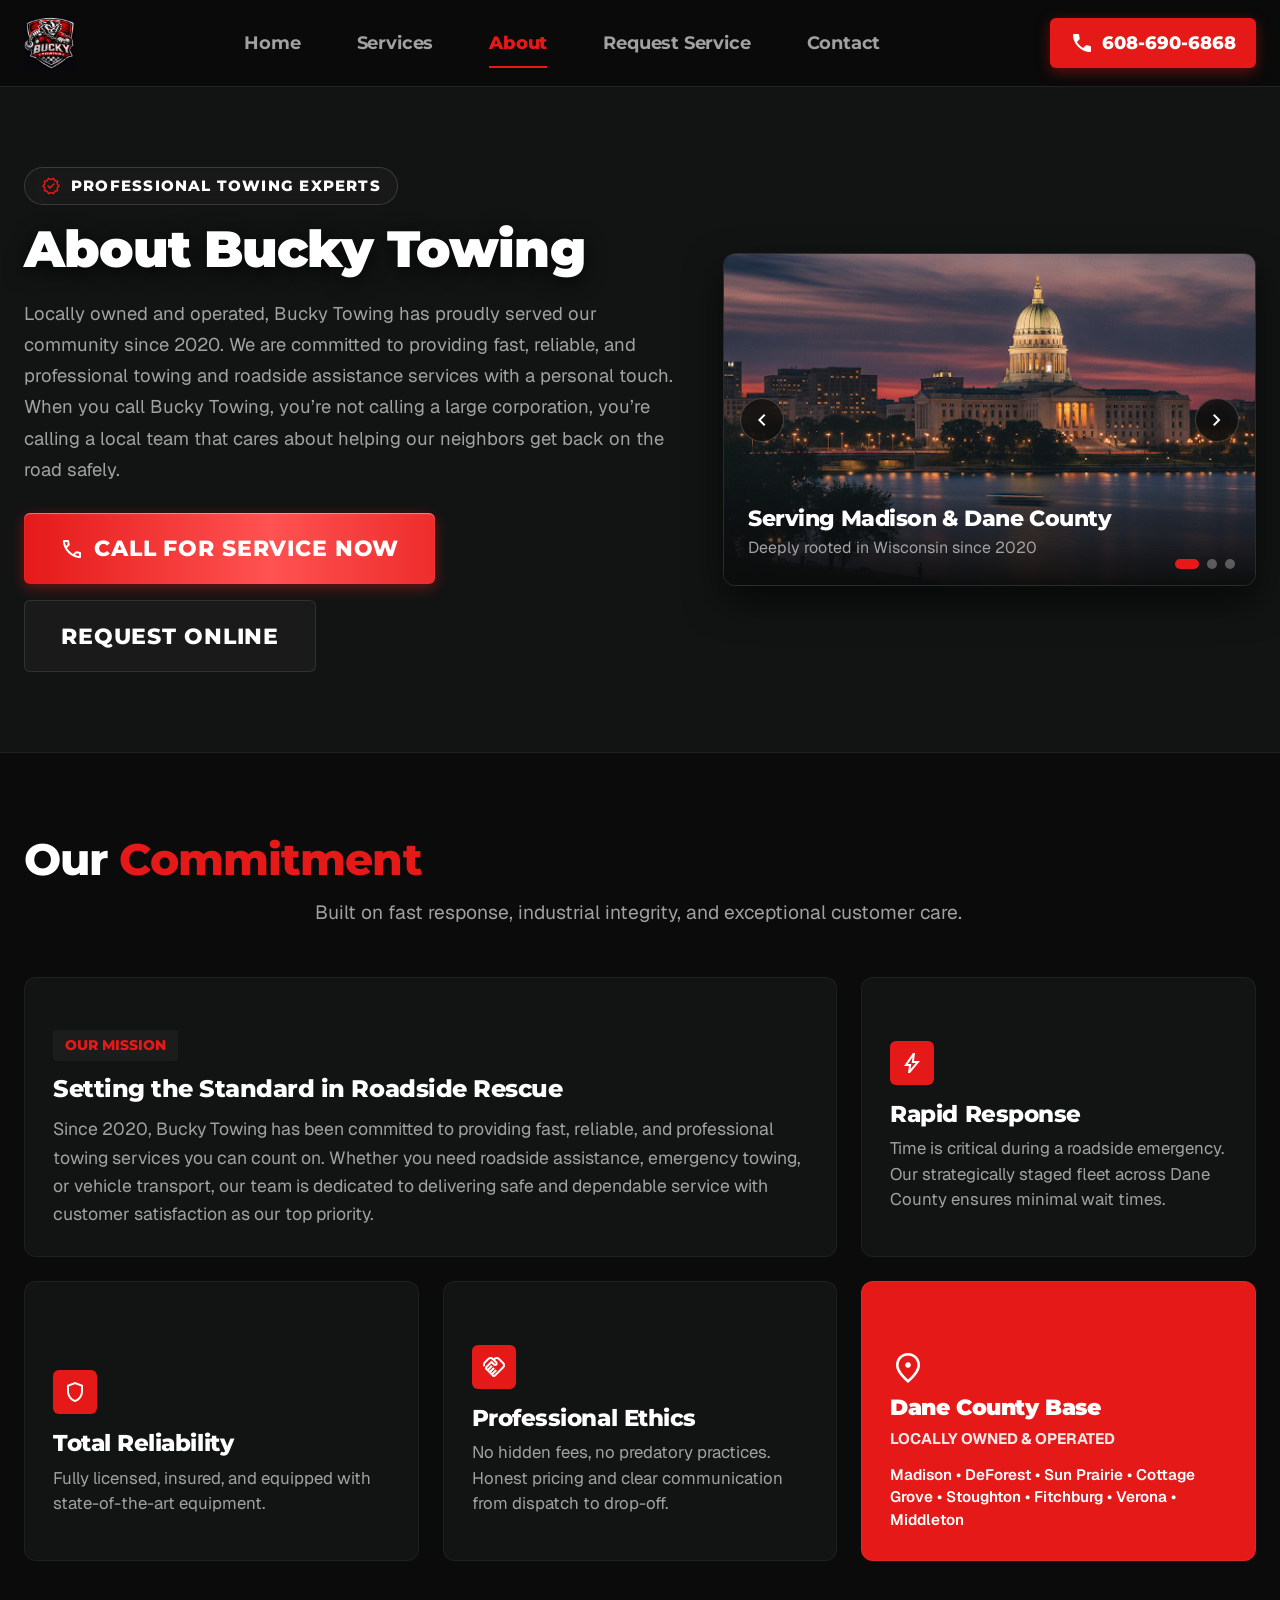
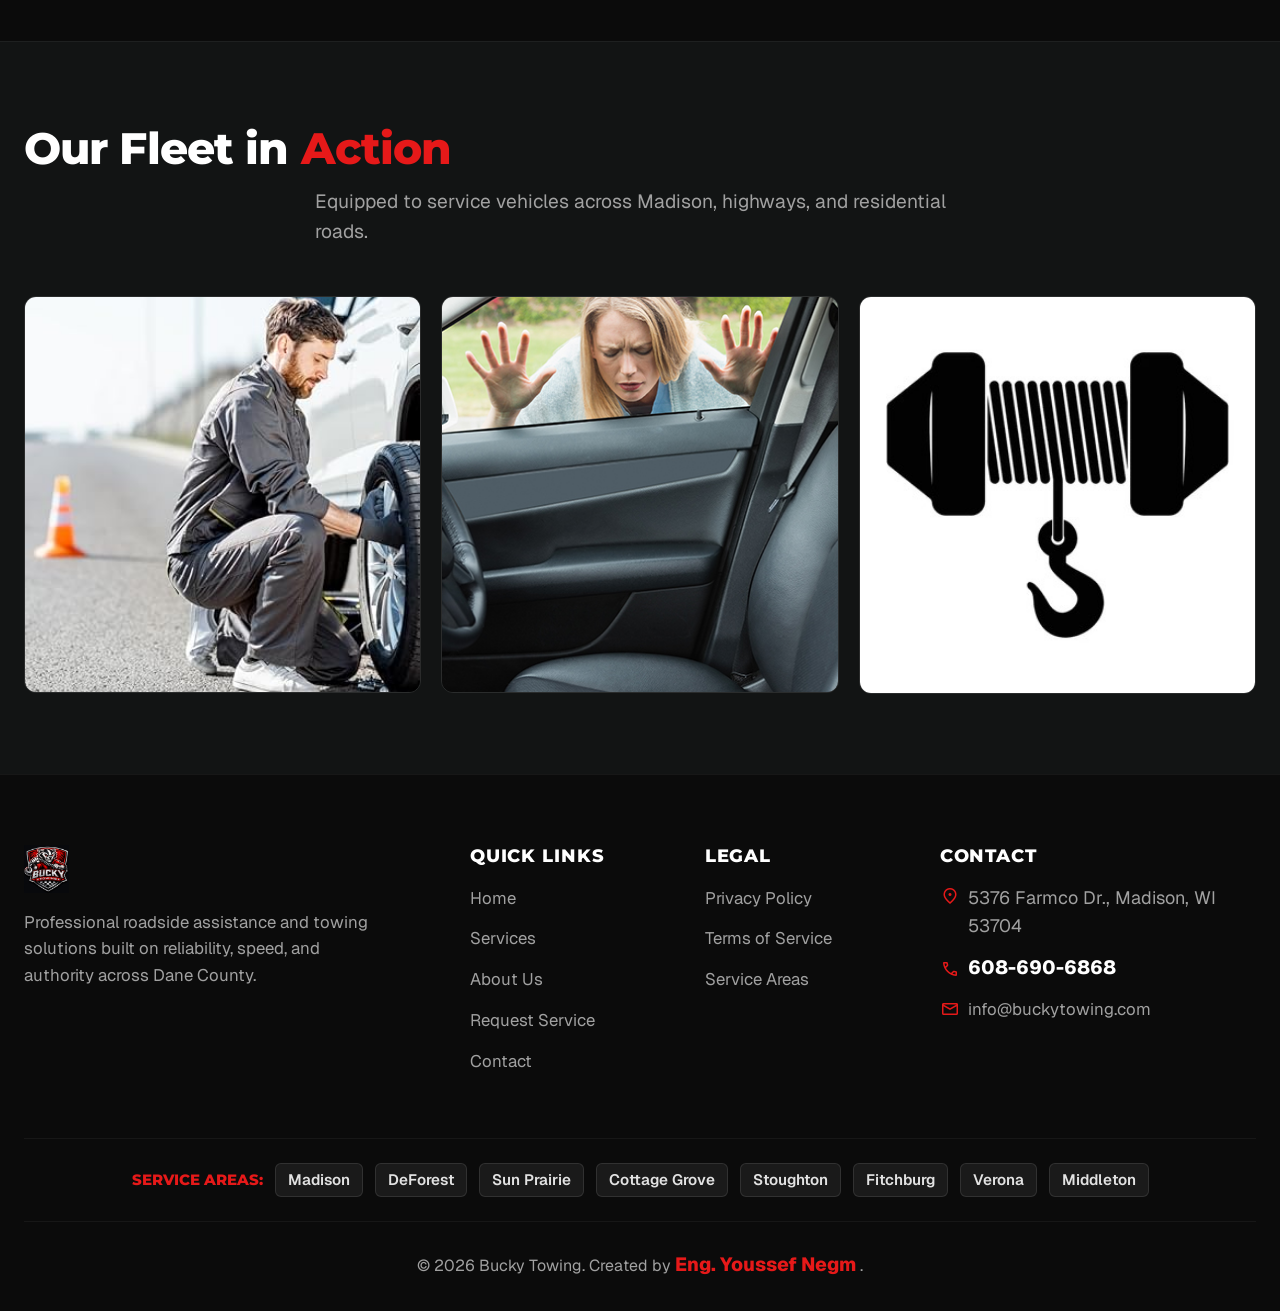
==== about.html @ 2b5b9dd6 "Add files via upload" ====
<!DOCTYPE html>
<html lang="en">

<head>
    <meta charset="UTF-8">
    <meta name="viewport" content="width=device-width, initial-scale=1.0">
    <title>About Us | Bucky Towing - Serving Dane County Since 2020</title>
    <meta name="description"
        content="Locally owned & operated since 2020, Bucky Towing delivers fast, reliable, professional towing and roadside assistance across Madison and Dane County, WI.">
    <link rel="canonical" href="https://buckytowing.com/about.html">

    <!-- Open Graph / Social Meta -->
    <meta property="og:type" content="website">
    <meta property="og:url" content="https://buckytowing.com/about.html">
    <meta property="og:title" content="About Bucky Towing - Locally Owned Since 2020">
    <meta property="og:description"
        content="Fast, reliable, professional towing with a personal touch across Dane County.">
    <meta property="og:image" content="assets/images/logo.png">

    <!-- Fonts & Icons -->
    <link rel="preconnect" href="https://fonts.googleapis.com">
    <link rel="preconnect" href="https://fonts.gstatic.com" crossorigin>
    <link
        href="https://fonts.googleapis.com/css2?family=Montserrat:wght@600;700;800;900&family=Geist:wght@400;500;600;700&family=Material+Symbols+Outlined:opsz,wght,FILL,GRAD@24,400,0..1,0&display=swap"
        rel="stylesheet">

    <!-- Core Stylesheet -->
    <link rel="stylesheet" href="css/style.css">
</head>

<body>

    <!-- Site Header -->
    <header class="site-header">
        <div class="container header-inner">
            <a href="index.html" class="brand-logo" aria-label="Bucky Towing Home">
                <img src="assets/images/logo.png" alt="Bucky Towing Logo" width="220" height="54">
            </a>

            <!-- Prominent Nav Tabs -->
            <nav class="main-nav" aria-label="Primary Navigation">
                <a href="index.html" class="nav-tab">Home</a>
                <a href="services.html" class="nav-tab">Services</a>
                <a href="about.html" class="nav-tab active">About</a>
                <a href="request-service.html" class="nav-tab">Request Service</a>
                <a href="contact.html" class="nav-tab">Contact</a>
            </nav>

            <div class="header-cta">
                <a href="tel:6086906868" class="header-phone-btn" title="Call Bucky Towing Dispatch">
                    <span class="material-symbols-outlined" style="font-variation-settings: 'FILL' 1;">call</span>
                    <span>608-690-6868</span>
                </a>
                <button class="mobile-menu-toggle" aria-label="Toggle mobile menu">
                    <span class="material-symbols-outlined">menu</span>
                </button>
            </div>
        </div>
    </header>

    <main class="main-content">
        <!-- Hero Section with Updated Summary & Slideshow -->
        <section class="section-padding"
            style="background-color: var(--color-surface-dim); border-bottom: 1px solid var(--color-surface-border-subtle);">
            <div class="container">
                <div style="display: grid; grid-template-columns: 1.1fr 0.9fr; gap: 48px; align-items: center;"
                    class="about-hero-grid">

                    <!-- Left: About Summary -->
                    <div class="reveal">
                        <div class="hero-badge" style="margin-bottom: 16px;">
                            <span class="material-symbols-outlined text-accent" style="font-size: 20px;">verified</span>
                            <span class="hero-badge-text">Professional Towing Experts</span>
                        </div>
                        <h1 class="hero-title" style="font-size: clamp(2.2rem, 4vw, 3.2rem); margin-bottom: 20px;">About
                            Bucky Towing</h1>
                        <p
                            style="font-size: 1.15rem; color: var(--color-text-muted); line-height: 1.7; margin-bottom: 28px;">
                            Locally owned and operated, Bucky Towing has proudly served our community since 2020. We are
                            committed to providing fast, reliable, and professional towing and roadside assistance
                            services with a personal touch. When you call Bucky Towing, you’re not calling a large
                            corporation, you’re calling a local team that cares about helping our neighbors get back on
                            the road safely.
                        </p>
                        <div style="display: flex; gap: 16px; flex-wrap: wrap;">
                            <a href="tel:6086906868" class="btn btn-primary btn-large btn-shimmer">
                                <span class="material-symbols-outlined">call</span>
                                Call For Service Now
                            </a>
                            <a href="request-service.html" class="btn btn-secondary btn-large">
                                Request Online
                            </a>
                        </div>
                    </div>

                    <!-- Right: Interactive Slideshow (Wisconsin Capitol & Light Duty Fleet) -->
                    <div class="reveal">
                        <div class="slideshow-container">

                            <!-- Slide 1: Wisconsin State Capitol -->
                            <div class="slide active">
                                <img src="assets/images/madison-capitol.jpg"
                                    alt="Wisconsin State Capitol building in Madison at twilight" width="800"
                                    height="500">
                                <div class="slide-caption">
                                    <h4>Serving Madison & Dane County</h4>
                                    <p>Deeply rooted in Wisconsin since 2020</p>
                                </div>
                            </div>

                            <!-- Slide 2: Light Duty Tow Truck -->
                            <div class="slide">
                                <img src="assets/images/hero-tow-truck.jpg" alt="Light Duty Modern Flatbed Tow Truck"
                                    width="800" height="500">
                                <div class="slide-caption">
                                    <h4>Modern Light & Medium Duty Fleet</h4>
                                    <p>Precision equipment ensuring zero vehicle damage</p>
                                </div>
                            </div>

                            <!-- Slide 3: Roadside Assistance Crew -->
                            <div class="slide">
                                <img src="assets/images/service-jump-start.jpg"
                                    alt="Bucky Towing Roadside Assistance Operator" width="800" height="500">
                                <div class="slide-caption">
                                    <h4>24/7 Dedicated Dispatch</h4>
                                    <p>Trained operators ready to assist anywhere in Dane County</p>
                                </div>
                            </div>

                            <!-- Controls -->
                            <div class="slideshow-controls">
                                <button class="slide-btn slide-prev" aria-label="Previous slide">
                                    <span class="material-symbols-outlined">chevron_left</span>
                                </button>
                                <button class="slide-btn slide-next" aria-label="Next slide">
                                    <span class="material-symbols-outlined">chevron_right</span>
                                </button>
                            </div>

                            <!-- Dots -->
                            <div class="slide-dots">
                                <span class="slide-dot active"></span>
                                <span class="slide-dot"></span>
                                <span class="slide-dot"></span>
                            </div>
                        </div>
                    </div>

                </div>
            </div>
        </section>

        <!-- Mission & Values Bento Grid -->
        <section class="section-padding">
            <div class="container">
                <div class="section-header text-center reveal">
                    <h2 class="section-title">Our <span class="text-accent">Commitment</span></h2>
                    <p class="section-subtitle" style="margin: 0 auto;">Built on fast response, industrial integrity,
                        and exceptional customer care.</p>
                </div>

                <div class="services-grid">

                    <!-- Mission Statement (Wide span) -->
                    <div class="service-card reveal"
                        style="grid-column: span 8; min-height: 260px; background-color: var(--color-surface-dim);">
                        <div class="service-card-content">
                            <span
                                style="display: inline-block; padding: 4px 12px; background: #1C1C1C; color: var(--color-accent-red); font-family: var(--font-heading); font-size: 0.9rem; font-weight: 800; text-transform: uppercase; border-radius: 4px; margin-bottom: 14px;">Our
                                Mission</span>
                            <h3 style="font-size: 1.5rem; font-weight: 800; margin-bottom: 12px;">Setting the Standard
                                in Roadside Rescue</h3>
                            <p style="color: var(--color-text-muted); font-size: 1.1rem; line-height: 1.6;">
                                Since 2020, Bucky Towing has been committed to providing fast, reliable, and
                                professional towing services you can count on. Whether you need roadside assistance,
                                emergency towing, or vehicle transport, our team is dedicated to delivering safe and
                                dependable service with customer satisfaction as our top priority.
                            </p>
                        </div>
                    </div>

                    <!-- Core Value 1: Rapid Response -->
                    <div class="service-card reveal"
                        style="grid-column: span 4; background-color: var(--color-surface-dim);">
                        <div class="service-card-content">
                            <div class="service-icon-badge">
                                <span class="material-symbols-outlined">bolt</span>
                            </div>
                            <h3 class="service-card-title">Rapid Response</h3>
                            <p class="service-card-desc">Time is critical during a roadside emergency. Our strategically
                                staged fleet across Dane County ensures minimal wait times.</p>
                        </div>
                    </div>

                    <!-- Core Value 2: Total Reliability (Updated copy: 'equipment') -->
                    <div class="service-card reveal"
                        style="grid-column: span 4; background-color: var(--color-surface-dim);">
                        <div class="service-card-content">
                            <div class="service-icon-badge">
                                <span class="material-symbols-outlined">shield</span>
                            </div>
                            <h3 class="service-card-title">Total Reliability</h3>
                            <p class="service-card-desc">Fully licensed, insured, and equipped with state-of-the-art
                                equipment.</p>
                        </div>
                    </div>

                    <!-- Core Value 3: Professional Ethics -->
                    <div class="service-card reveal"
                        style="grid-column: span 4; background-color: var(--color-surface-dim);">
                        <div class="service-card-content">
                            <div class="service-icon-badge">
                                <span class="material-symbols-outlined">handshake</span>
                            </div>
                            <h3 class="service-card-title">Professional Ethics</h3>
                            <p class="service-card-desc">No hidden fees, no predatory practices. Honest pricing and
                                clear communication from dispatch to drop-off.</p>
                        </div>
                    </div>

                    <!-- Service Area Highlight (Madison First) -->
                    <div class="service-card reveal"
                        style="grid-column: span 4; background-color: var(--color-accent-red); color: white;">
                        <div class="service-card-content">
                            <span class="material-symbols-outlined"
                                style="font-size: 36px; margin-bottom: 8px;">location_on</span>
                            <h3 style="font-size: 1.4rem; font-weight: 900; margin-bottom: 6px;">Dane County Base</h3>
                            <p
                                style="font-size: 0.95rem; font-weight: 700; text-transform: uppercase; margin-bottom: 12px; opacity: 0.9;">
                                Locally Owned & Operated</p>
                            <p style="font-size: 0.95rem; line-height: 1.5; font-weight: 600;">
                                Madison • DeForest • Sun Prairie • Cottage Grove • Stoughton • Fitchburg • Verona •
                                Middleton
                            </p>
                        </div>
                    </div>

                </div>
            </div>
        </section>

        <!-- Our Fleet in Action Gallery -->
        <section class="section-padding"
            style="background-color: var(--color-surface-dim); border-top: 1px solid var(--color-surface-border-subtle);">
            <div class="container">
                <div class="section-header text-center reveal">
                    <h2 class="section-title">Our Fleet in <span class="text-accent">Action</span></h2>
                    <p class="section-subtitle" style="margin: 0 auto;">Equipped to service vehicles across Madison,
                        highways, and residential roads.</p>
                </div>

                <div style="display: grid; grid-template-columns: repeat(3, 1fr); gap: 20px;"
                    class="fleet-gallery-grid">
                    <div class="reveal"
                        style="border-radius: var(--border-radius-md); overflow: hidden; border: 1px solid var(--color-surface-border); aspect-ratio: 1 / 1;">
                        <img src="assets/images/tire-change.jpeg" alt="Roadside Tire Change Assistance"
                            style="width: 100%; height: 100%; object-fit: cover;" loading="lazy">
                    </div>
                    <div class="reveal"
                        style="border-radius: var(--border-radius-md); overflow: hidden; border: 1px solid var(--color-surface-border); aspect-ratio: 1 / 1;">
                        <img src="assets/images/car-lockout.jpg" alt="Vehicle Lockout Entry Service"
                            style="width: 100%; height: 100%; object-fit: cover;" loading="lazy">
                    </div>
                    <div class="reveal"
                        style="border-radius: var(--border-radius-md); overflow: hidden; border: 1px solid var(--color-surface-border); aspect-ratio: 1 / 1;">
                        <img src="assets/images/fleet-3.jpeg" alt="Towing Fleet and Emergency Operations"
                            style="width: 100%; height: 100%; object-fit: cover;" loading="lazy">
                    </div>
                </div>
            </div>
        </section>
    </main>

    <!-- Standardized Footer -->
    <footer class="site-footer">
        <div class="container">
            <div class="footer-grid">
                <div class="footer-brand">
                    <img src="assets/images/logo.png" alt="Bucky Towing Logo"
                        style="height: 48px; width: auto; margin-bottom: 16px;">
                    <p>Professional roadside assistance and towing solutions built on reliability, speed, and authority
                        across Dane County.</p>
                </div>
                <div>
                    <h4 class="footer-col-title">Quick Links</h4>
                    <ul class="footer-links">
                        <li><a href="index.html">Home</a></li>
                        <li><a href="services.html">Services</a></li>
                        <li><a href="about.html">About Us</a></li>
                        <li><a href="request-service.html">Request Service</a></li>
                        <li><a href="contact.html">Contact</a></li>
                    </ul>
                </div>
                <div>
                    <h4 class="footer-col-title">Legal</h4>
                    <ul class="footer-links">
                        <li><a href="privacy-policy.html">Privacy Policy</a></li>
                        <li><a href="terms-of-service.html">Terms of Service</a></li>
                        <li><a href="services.html#areas">Service Areas</a></li>
                    </ul>
                </div>
                <div>
                    <h4 class="footer-col-title">Contact</h4>
                    <ul class="footer-links">
                        <li style="display: flex; align-items: flex-start; gap: 8px; color: var(--color-text-muted);">
                            <span class="material-symbols-outlined text-accent"
                                style="font-size: 20px; margin-top: 2px;">location_on</span>
                            <span>5376 Farmco Dr., Madison, WI 53704</span>
                        </li>
                        <li style="display: flex; align-items: center; gap: 8px; margin-top: 10px;">
                            <span class="material-symbols-outlined text-accent" style="font-size: 20px;">call</span>
                            <a href="tel:6086906868"
                                style="color: white; font-weight: 800; font-size: 1.2rem;">608-690-6868</a>
                        </li>
                        <li style="display: flex; align-items: center; gap: 8px; margin-top: 8px;">
                            <span class="material-symbols-outlined text-accent" style="font-size: 20px;">mail</span>
                            <a href="mailto:info@buckytowing.com">info@buckytowing.com</a>
                        </li>
                    </ul>
                </div>
            </div>

            <!-- Service Areas List (Madison First) -->
            <div
                style="border-top: 1px solid var(--color-surface-border-subtle); padding-top: 24px; margin-bottom: 24px;">
                <div style="display: flex; flex-wrap: wrap; align-items: center; justify-content: center; gap: 12px;">
                    <span
                        style="font-family: var(--font-heading); font-weight: 800; font-size: 0.95rem; text-transform: uppercase; color: var(--color-accent-red);">Service
                        Areas:</span>
                    <a href="services.html" class="service-area-pill">Madison</a>
                    <a href="services.html" class="service-area-pill">DeForest</a>
                    <a href="services.html" class="service-area-pill">Sun Prairie</a>
                    <a href="services.html" class="service-area-pill">Cottage Grove</a>
                    <a href="services.html" class="service-area-pill">Stoughton</a>
                    <a href="services.html" class="service-area-pill">Fitchburg</a>
                    <a href="services.html" class="service-area-pill">Verona</a>
                    <a href="services.html" class="service-area-pill">Middleton</a>
                </div>
            </div>

            <div class="footer-bottom">
                <p>© 2026 Bucky Towing. Created by <a href="https://wa.me/+201068012917"
                        style="color: var(--color-accent-red); font-weight: 800; font-size: 1.2rem;">
                        Eng. Youssef Negm
                    </a>.</p>
            </div>
        </div>
    </footer>

    <!-- Mobile Bottom Navigation -->
    <nav class="mobile-bottom-nav" aria-label="Mobile Bottom Navigation">
        <a href="index.html" class="mobile-nav-item">
            <span class="material-symbols-outlined">home</span>
            <span>Home</span>
        </a>
        <a href="services.html" class="mobile-nav-item">
            <span class="material-symbols-outlined">auto_towing</span>
            <span>Services</span>
        </a>
        <a href="tel:6086906868" class="mobile-nav-item mobile-nav-item-call">
            <span class="material-symbols-outlined" style="font-variation-settings: 'FILL' 1;">call</span>
            <span>Call 24/7</span>
        </a>
        <a href="request-service.html" class="mobile-nav-item">
            <span class="material-symbols-outlined">send</span>
            <span>Request</span>
        </a>
        <a href="contact.html" class="mobile-nav-item">
            <span class="material-symbols-outlined">location_on</span>
            <span>Contact</span>
        </a>
    </nav>

    <style>
        @media (max-width: 991px) {
            .about-hero-grid {
                grid-template-columns: 1fr !important;
            }

            .fleet-gallery-grid {
                grid-template-columns: 1fr !important;
            }
        }
    </style>

    <!-- Scripts -->
    <script src="js/main.js" defer></script>
    <script src="js/slideshow.js" defer></script>
</body>

</html>
---- css/style.css ----
/* ==========================================================================
   BUCKY TOWING - CORE PRODUCTION STYLESHEET
   High-performance, zero-layout-shift, modern dark theme design system
   ========================================================================== */

/* ---------------------------------------------------------
   1. CSS Custom Properties / Design Tokens
   --------------------------------------------------------- */
:root {
    --color-accent-red: #E61919;
    --color-accent-red-hover: #ff2a2a;
    --color-accent-red-dark: #b80d0d;
    --color-accent-red-glow: rgba(230, 25, 25, 0.4);
    --color-accent-red-subtle: rgba(230, 25, 25, 0.12);

    --color-bg-black: #0B0B0B;
    --color-surface-dim: #121414;
    --color-surface-charcoal: #1A1A1A;
    --color-surface-card: #1E2020;
    --color-surface-card-hover: #262929;
    --color-surface-border: rgba(255, 255, 255, 0.1);
    --color-surface-border-subtle: rgba(255, 255, 255, 0.05);

    --color-text-white: #FFFFFF;
    --color-text-body: #E2E2E2;
    --color-text-muted: #A1A1A1;
    --color-text-dark: #121414;

    --font-heading: 'Montserrat', -apple-system, BlinkMacSystemFont, "Segoe UI", Roboto, sans-serif;
    --font-body: 'Geist', -apple-system, BlinkMacSystemFont, "Segoe UI", Roboto, sans-serif;

    --container-max: 1280px;
    --gutter: 24px;
    --border-radius-sm: 6px;
    --border-radius-md: 12px;
    --border-radius-lg: 20px;
    --border-radius-full: 9999px;

    --transition-fast: 0.2s cubic-bezier(0.4, 0, 0.2, 1);
    --transition-base: 0.35s cubic-bezier(0.16, 1, 0.3, 1);
    --transition-slow: 0.6s cubic-bezier(0.16, 1, 0.3, 1);
}

/* ---------------------------------------------------------
   2. Reset & Global Base
   --------------------------------------------------------- */
*, *::before, *::after {
    box-sizing: border-box;
    margin: 0;
    padding: 0;
}

html {
    font-size: 16px;
    scroll-behavior: smooth;
    -webkit-text-size-adjust: 100%;
}

body {
    background-color: var(--color-bg-black);
    color: var(--color-text-body);
    font-family: var(--font-body);
    font-size: 1.125rem;
    line-height: 1.6;
    overflow-x: hidden;
    min-height: 100vh;
    display: flex;
    flex-direction: column;
    -webkit-font-smoothing: antialiased;
    -moz-osx-font-smoothing: grayscale;
}

::selection {
    background-color: var(--color-accent-red);
    color: var(--color-text-white);
}

img, picture, svg, video {
    display: block;
    max-width: 100%;
    height: auto;
}

a {
    color: inherit;
    text-decoration: none;
    transition: color var(--transition-fast);
}

button, input, select, textarea {
    font: inherit;
    color: inherit;
}

button {
    cursor: pointer;
    border: none;
    background: none;
}

h1, h2, h3, h4, h5, h6 {
    font-family: var(--font-heading);
    color: var(--color-text-white);
    line-height: 1.2;
    font-weight: 800;
    letter-spacing: -0.02em;
}

/* ---------------------------------------------------------
   3. Layout & Containers
   --------------------------------------------------------- */
.container {
    width: 100%;
    max-width: var(--container-max);
    margin-left: auto;
    margin-right: auto;
    padding-left: var(--gutter);
    padding-right: var(--gutter);
}

.main-content {
    flex-grow: 1;
}

.section-padding {
    padding-top: 80px;
    padding-bottom: 80px;
}

@media (max-width: 768px) {
    .section-padding {
        padding-top: 50px;
        padding-bottom: 50px;
    }
}

.text-accent {
    color: var(--color-accent-red) !important;
}

/* ---------------------------------------------------------
   4. Header & Navigation (Enlarged Tabs & Brand)
   --------------------------------------------------------- */
.site-header {
    position: sticky;
    top: 0;
    z-index: 100;
    background-color: rgba(11, 11, 11, 0.92);
    backdrop-filter: blur(16px);
    -webkit-backdrop-filter: blur(16px);
    border-bottom: 1px solid var(--color-surface-border);
    transition: transform var(--transition-fast), background-color var(--transition-fast);
}

.header-inner {
    display: flex;
    justify-content: space-between;
    align-items: center;
    height: 86px;
}

.brand-logo {
    display: flex;
    align-items: center;
    gap: 12px;
}

.brand-logo img {
    height: 54px;
    width: auto;
    object-fit: contain;
}

.main-nav {
    display: flex;
    align-items: center;
    gap: 28px;
}

/* Large, Prominent Nav Tabs as Requested */
.nav-tab {
    font-family: var(--font-heading);
    font-size: 1.15rem;
    font-weight: 700;
    color: var(--color-text-muted);
    padding: 8px 14px;
    border-radius: var(--border-radius-sm);
    position: relative;
    letter-spacing: -0.01em;
    transition: color var(--transition-fast), transform var(--transition-fast);
}

.nav-tab:hover {
    color: var(--color-text-white);
    transform: translateY(-1px);
}

.nav-tab::after {
    content: '';
    position: absolute;
    bottom: -2px;
    left: 14px;
    right: 14px;
    height: 2px;
    background-color: var(--color-accent-red);
    transform: scaleX(0);
    transform-origin: center;
    transition: transform var(--transition-fast);
}

.nav-tab:hover::after {
    transform: scaleX(1);
}

.nav-tab.active {
    color: var(--color-accent-red);
    font-weight: 800;
}

.nav-tab.active::after {
    transform: scaleX(1);
}

.header-cta {
    display: flex;
    align-items: center;
    gap: 16px;
}

.header-phone-btn {
    display: inline-flex;
    align-items: center;
    gap: 8px;
    background-color: var(--color-accent-red);
    color: var(--color-text-white);
    font-family: var(--font-heading);
    font-size: 1.15rem;
    font-weight: 800;
    padding: 10px 20px;
    border-radius: var(--border-radius-sm);
    box-shadow: 0 4px 14px var(--color-accent-red-glow);
    transition: transform var(--transition-fast), background-color var(--transition-fast), box-shadow var(--transition-fast);
}

.header-phone-btn:hover {
    background-color: var(--color-accent-red-hover);
    transform: translateY(-2px) scale(1.02);
    box-shadow: 0 6px 20px rgba(230, 25, 25, 0.6);
}

.header-phone-btn:active {
    transform: translateY(0) scale(0.98);
}

.mobile-menu-toggle {
    display: none;
    color: var(--color-text-white);
    font-size: 1.8rem;
    padding: 8px;
}

@media (max-width: 991px) {
    .main-nav {
        display: none;
    }
    .mobile-menu-toggle {
        display: block;
    }
}

/* ---------------------------------------------------------
   5. Buttons & Interactive Controls
   --------------------------------------------------------- */
.btn {
    display: inline-flex;
    align-items: center;
    justify-content: center;
    gap: 10px;
    font-family: var(--font-heading);
    font-weight: 800;
    font-size: 1.1rem;
    text-transform: uppercase;
    letter-spacing: 0.04em;
    padding: 16px 28px;
    border-radius: var(--border-radius-sm);
    transition: all var(--transition-base);
    text-align: center;
}

.btn-primary {
    background-color: var(--color-accent-red);
    color: var(--color-text-white);
    box-shadow: 0 4px 14px var(--color-accent-red-glow), inset 0 1px 1px rgba(255, 255, 255, 0.4);
}

.btn-primary:hover {
    background-color: var(--color-accent-red-hover);
    transform: translateY(-3px) scale(1.02);
    box-shadow: 0 8px 24px rgba(230, 25, 25, 0.6);
}

.btn-primary:active {
    transform: translateY(-1px) scale(0.98);
}

.btn-secondary {
    background-color: var(--color-surface-charcoal);
    color: var(--color-text-white);
    border: 1px solid var(--color-surface-border);
}

.btn-secondary:hover {
    background-color: var(--color-surface-card-hover);
    border-color: rgba(255, 255, 255, 0.3);
    transform: translateY(-3px);
}

.btn-large {
    font-size: 1.35rem;
    padding: 18px 36px;
}

.btn-shimmer {
    background: linear-gradient(90deg, #E61919 0%, #ff5252 30%, #E61919 60%, #ff5252 90%, #E61919 100%);
    background-size: 200% auto;
    animation: shimmer 5s linear infinite;
}

.btn-shimmer:hover {
    animation-duration: 1.5s;
}

@keyframes shimmer {
    0% { background-position: -200% center; }
    100% { background-position: 200% center; }
}

/* ---------------------------------------------------------
   6. Hero Section
   --------------------------------------------------------- */
.hero-section {
    position: relative;
    min-height: 82vh;
    display: flex;
    align-items: center;
    padding: 80px 0;
    overflow: hidden;
}

.hero-bg {
    position: absolute;
    inset: 0;
    z-index: 0;
}

.hero-bg img {
    width: 100%;
    height: 100%;
    object-fit: cover;
}

.hero-overlay {
    position: absolute;
    inset: 0;
    background: linear-gradient(90deg, #0B0B0B 0%, rgba(11, 11, 11, 0.88) 50%, rgba(11, 11, 11, 0.4) 100%);
}

.hero-overlay-bottom {
    position: absolute;
    inset: 0;
    background: linear-gradient(0deg, #0B0B0B 0%, transparent 60%);
}

#particles-canvas {
    position: absolute;
    inset: 0;
    pointer-events: none;
    z-index: 2;
}

.hero-content {
    position: relative;
    z-index: 10;
    max-width: 800px;
}

.hero-badge {
    display: inline-flex;
    align-items: center;
    gap: 10px;
    padding: 6px 16px;
    background: rgba(26, 26, 26, 0.85);
    border: 1px solid rgba(255, 255, 255, 0.15);
    border-radius: var(--border-radius-full);
    margin-bottom: 24px;
    backdrop-filter: blur(8px);
}

.hero-badge-pulse {
    width: 10px;
    height: 10px;
    border-radius: 50%;
    background-color: var(--color-accent-red);
    box-shadow: 0 0 10px var(--color-accent-red);
    animation: pulse 1.5s infinite;
}

@keyframes pulse {
    0%, 100% { opacity: 1; transform: scale(1); }
    50% { opacity: 0.4; transform: scale(1.3); }
}

.hero-badge-text {
    font-family: var(--font-heading);
    font-size: 0.95rem;
    font-weight: 800;
    text-transform: uppercase;
    letter-spacing: 0.08em;
    color: var(--color-text-white);
}

.hero-title {
    font-size: clamp(2.5rem, 5vw, 4rem);
    font-weight: 900;
    line-height: 1.1;
    margin-bottom: 20px;
    text-shadow: 0 4px 20px rgba(0, 0, 0, 0.8);
}

.hero-subtitle {
    font-size: clamp(1.1rem, 2vw, 1.35rem);
    color: rgba(255, 255, 255, 0.9);
    margin-bottom: 36px;
    max-width: 650px;
    line-height: 1.6;
}

.hero-actions {
    display: flex;
    flex-wrap: wrap;
    gap: 16px;
}

/* ---------------------------------------------------------
   7. Highlights & Trust Badges Strip
   --------------------------------------------------------- */
.trust-strip {
    background-color: var(--color-bg-black);
    border-top: 1px solid var(--color-surface-border-subtle);
    border-bottom: 1px solid var(--color-surface-border-subtle);
    padding: 30px 0;
    position: relative;
    z-index: 20;
}

.trust-grid {
    display: grid;
    grid-template-columns: repeat(3, 1fr);
    gap: 24px;
}

@media (max-width: 768px) {
    .trust-grid {
        grid-template-columns: 1fr;
        gap: 20px;
    }
}

.trust-item {
    display: flex;
    align-items: center;
    gap: 16px;
    padding: 8px 16px;
    transition: transform var(--transition-fast);
}

.trust-item:hover {
    transform: translateX(6px);
}

.trust-icon-box {
    width: 52px;
    height: 52px;
    border-radius: 50%;
    background-color: var(--color-surface-charcoal);
    border: 1px solid var(--color-surface-border);
    display: flex;
    align-items: center;
    justify-content: center;
    color: var(--color-accent-red);
    flex-shrink: 0;
}

.trust-text h3 {
    font-size: 1.15rem;
    font-weight: 700;
    margin-bottom: 2px;
}

.trust-text p {
    font-size: 0.95rem;
    color: var(--color-text-muted);
}

/* ---------------------------------------------------------
   8. Service Cards (Grid & Bento)
   --------------------------------------------------------- */
.section-header {
    margin-bottom: 48px;
}

.section-title {
    font-size: clamp(2rem, 3.5vw, 2.75rem);
    margin-bottom: 12px;
}

.section-subtitle {
    font-size: 1.2rem;
    color: var(--color-text-muted);
    max-width: 650px;
}

.services-grid {
    display: grid;
    grid-template-columns: repeat(12, 1fr);
    gap: var(--gutter);
}

.service-card {
    position: relative;
    background-color: var(--color-surface-charcoal);
    border: 1px solid var(--color-surface-border-subtle);
    border-radius: var(--border-radius-md);
    overflow: hidden;
    display: flex;
    flex-direction: column;
    justify-content: flex-end;
    padding: 28px;
    min-height: 280px;
    transition: all var(--transition-base);
}

.service-card:hover {
    border-color: rgba(230, 25, 25, 0.5);
    box-shadow: 0 12px 32px -8px rgba(230, 25, 25, 0.25);
    transform: translateY(-6px);
}

.service-card-featured {
    grid-column: span 8;
    grid-row: span 2;
    min-height: 480px;
}

.service-card-standard {
    grid-column: span 4;
}

@media (max-width: 991px) {
    .service-card-featured {
        grid-column: span 12;
        min-height: 380px;
    }
    .service-card-standard {
        grid-column: span 6;
    }
}

@media (max-width: 640px) {
    .service-card-standard {
        grid-column: span 12;
    }
}

.service-card-bg {
    position: absolute;
    inset: 0;
    z-index: 0;
}

.service-card-bg img {
    width: 100%;
    height: 100%;
    object-fit: cover;
    opacity: 0.55;
    transition: transform var(--transition-slow), opacity var(--transition-fast);
}

.service-card:hover .service-card-bg img {
    transform: scale(1.06);
    opacity: 0.7;
}

.service-card-overlay {
    position: absolute;
    inset: 0;
    background: linear-gradient(0deg, #0B0B0B 0%, rgba(11, 11, 11, 0.75) 50%, rgba(11, 11, 11, 0.2) 100%);
    z-index: 1;
}

.service-card-content {
    position: relative;
    z-index: 5;
}

.service-icon-badge {
    width: 44px;
    height: 44px;
    background-color: var(--color-accent-red);
    color: var(--color-text-white);
    border-radius: var(--border-radius-sm);
    display: inline-flex;
    align-items: center;
    justify-content: center;
    margin-bottom: 16px;
}

.service-card-title {
    font-size: 1.45rem;
    font-weight: 800;
    margin-bottom: 8px;
}

.service-card-desc {
    font-size: 1.05rem;
    color: var(--color-text-muted);
    margin-bottom: 16px;
    line-height: 1.5;
}

.service-card-link {
    display: inline-flex;
    align-items: center;
    gap: 6px;
    font-family: var(--font-heading);
    font-weight: 800;
    font-size: 1.05rem;
    color: var(--color-accent-red);
    transition: gap var(--transition-fast), color var(--transition-fast);
}

.service-card-link:hover {
    color: var(--color-text-white);
    gap: 10px;
}

/* 3-Column Services List (Services Page) */
.services-catalog-grid {
    display: grid;
    grid-template-columns: repeat(3, 1fr);
    gap: var(--gutter);
}

@media (max-width: 991px) {
    .services-catalog-grid {
        grid-template-columns: repeat(2, 1fr);
    }
}

@media (max-width: 640px) {
    .services-catalog-grid {
        grid-template-columns: 1fr;
    }
}

.catalog-card {
    background-color: var(--color-surface-charcoal);
    border: 1px solid var(--color-surface-border-subtle);
    border-radius: var(--border-radius-md);
    overflow: hidden;
    display: flex;
    flex-direction: column;
    transition: all var(--transition-base);
}

.catalog-card:hover {
    border-color: rgba(230, 25, 25, 0.6);
    transform: translateY(-8px);
    box-shadow: 0 16px 36px -10px rgba(230, 25, 25, 0.3);
}

.catalog-card-image {
    position: relative;
    height: 220px;
    overflow: hidden;
}

.catalog-card-image img {
    width: 100%;
    height: 100%;
    object-fit: cover;
    transition: transform var(--transition-slow);
}

.catalog-card:hover .catalog-card-image img {
    transform: scale(1.08);
}

.catalog-card-image-overlay {
    position: absolute;
    inset: 0;
    background: linear-gradient(0deg, var(--color-surface-charcoal) 0%, transparent 60%);
}

.catalog-card-body {
    padding: 24px;
    flex-grow: 1;
    display: flex;
    flex-direction: column;
    position: relative;
    margin-top: -20px;
    z-index: 2;
}

.catalog-card-title {
    font-size: 1.45rem;
    font-weight: 800;
    margin-bottom: 10px;
}

.catalog-card-desc {
    color: var(--color-text-muted);
    font-size: 1.05rem;
    line-height: 1.55;
    margin-bottom: 24px;
    flex-grow: 1;
}

/* ---------------------------------------------------------
   9. Service Request Form
   --------------------------------------------------------- */
.form-card {
    background-color: var(--color-surface-dim);
    border: 1px solid var(--color-surface-border);
    border-radius: var(--border-radius-md);
    padding: 36px;
    position: relative;
    overflow: hidden;
    box-shadow: 0 20px 40px rgba(0, 0, 0, 0.6);
}

.form-card-accent-bar {
    position: absolute;
    top: 0;
    left: 0;
    width: 100%;
    height: 4px;
    background: linear-gradient(90deg, var(--color-accent-red), transparent);
}

.form-group {
    margin-bottom: 24px;
}

.form-label {
    display: block;
    font-family: var(--font-heading);
    font-weight: 700;
    font-size: 1rem;
    text-transform: uppercase;
    letter-spacing: 0.04em;
    color: var(--color-text-muted);
    margin-bottom: 8px;
}

.form-input, .form-select, .form-textarea {
    width: 100%;
    background-color: var(--color-surface-charcoal);
    border: 1px solid var(--color-surface-border);
    border-radius: var(--border-radius-sm);
    color: var(--color-text-white);
    padding: 14px 18px;
    font-size: 1.1rem;
    transition: all var(--transition-fast);
}

.form-input:focus, .form-select:focus, .form-textarea:focus {
    outline: none;
    border-color: var(--color-accent-red);
    box-shadow: 0 0 0 3px rgba(230, 25, 25, 0.25);
    background-color: #202020;
}

.form-row {
    display: grid;
    grid-template-columns: repeat(2, 1fr);
    gap: 16px;
}

@media (max-width: 640px) {
    .form-row {
        grid-template-columns: 1fr;
    }
}

/* Service Reason Radios Grid */
.service-reason-grid {
    display: grid;
    grid-template-columns: repeat(4, 1fr);
    gap: 12px;
}

@media (max-width: 991px) {
    .service-reason-grid {
        grid-template-columns: repeat(2, 1fr);
    }
}

.service-reason-option {
    cursor: pointer;
    position: relative;
}

.service-reason-option input {
    position: absolute;
    opacity: 0;
    pointer-events: none;
}

.reason-card {
    background-color: var(--color-surface-charcoal);
    border: 1px solid var(--color-surface-border);
    border-radius: var(--border-radius-sm);
    padding: 16px 12px;
    display: flex;
    flex-direction: column;
    align-items: center;
    justify-content: center;
    text-align: center;
    gap: 8px;
    min-height: 96px;
    transition: all var(--transition-fast);
    color: var(--color-text-muted);
}

.reason-card .material-symbols-outlined {
    font-size: 28px;
    transition: transform var(--transition-fast);
}

.reason-card-label {
    font-family: var(--font-heading);
    font-size: 1rem;
    font-weight: 700;
}

.service-reason-option:hover .reason-card {
    border-color: rgba(255, 255, 255, 0.3);
    color: var(--color-text-white);
    transform: translateY(-2px);
}

.service-reason-option input:checked + .reason-card {
    background-color: var(--color-surface-dim);
    border-color: var(--color-accent-red);
    color: var(--color-text-white);
    box-shadow: 0 0 16px rgba(230, 25, 25, 0.35);
    transform: scale(1.03);
}

.service-reason-option input:checked + .reason-card .material-symbols-outlined {
    color: var(--color-accent-red);
}

/* ---------------------------------------------------------
   10. Slideshow & Carousel Component
   --------------------------------------------------------- */
.slideshow-container {
    position: relative;
    border-radius: var(--border-radius-md);
    overflow: hidden;
    border: 1px solid var(--color-surface-border);
    aspect-ratio: 16 / 10;
    box-shadow: 0 16px 36px rgba(0, 0, 0, 0.6);
}

.slide {
    display: none;
    position: absolute;
    inset: 0;
    width: 100%;
    height: 100%;
}

.slide.active {
    display: block;
    animation: fadeIn 0.8s ease-in-out forwards;
}

@keyframes fadeIn {
    from { opacity: 0; transform: scale(1.02); }
    to { opacity: 1; transform: scale(1); }
}

.slide img {
    width: 100%;
    height: 100%;
    object-fit: cover;
}

.slide-caption {
    position: absolute;
    bottom: 0;
    left: 0;
    right: 0;
    background: linear-gradient(0deg, rgba(11, 11, 11, 0.95) 0%, rgba(11, 11, 11, 0.4) 70%, transparent 100%);
    padding: 24px;
    color: var(--color-text-white);
    z-index: 10;
}

.slide-caption h4 {
    font-size: 1.35rem;
    font-weight: 800;
    margin-bottom: 4px;
}

.slide-caption p {
    font-size: 1rem;
    color: var(--color-text-muted);
}

.slideshow-controls {
    position: absolute;
    inset: 0;
    display: flex;
    justify-content: space-between;
    align-items: center;
    padding: 0 16px;
    z-index: 20;
    pointer-events: none;
}

.slide-btn {
    pointer-events: auto;
    width: 44px;
    height: 44px;
    border-radius: 50%;
    background-color: rgba(11, 11, 11, 0.7);
    color: var(--color-text-white);
    border: 1px solid rgba(255, 255, 255, 0.2);
    display: flex;
    align-items: center;
    justify-content: center;
    transition: all var(--transition-fast);
    backdrop-filter: blur(8px);
}

.slide-btn:hover {
    background-color: var(--color-accent-red);
    border-color: var(--color-accent-red);
    transform: scale(1.1);
}

.slide-dots {
    position: absolute;
    bottom: 16px;
    right: 20px;
    display: flex;
    gap: 8px;
    z-index: 20;
}

.slide-dot {
    width: 10px;
    height: 10px;
    border-radius: 50%;
    background-color: rgba(255, 255, 255, 0.3);
    cursor: pointer;
    transition: all var(--transition-fast);
}

.slide-dot.active {
    background-color: var(--color-accent-red);
    width: 24px;
    border-radius: var(--border-radius-full);
}

/* ---------------------------------------------------------
   11. Interactive Map & Pinpoints
   --------------------------------------------------------- */
.map-container {
    position: relative;
    width: 100%;
    height: 420px;
    background-color: var(--color-surface-charcoal);
    border-radius: var(--border-radius-md);
    overflow: hidden;
    border: 1px solid var(--color-surface-border);
}

.map-svg-bg {
    width: 100%;
    height: 100%;
    object-fit: cover;
    opacity: 0.85;
}

.map-pin {
    position: absolute;
    transform: translate(-50%, -100%);
    cursor: pointer;
    transition: transform var(--transition-fast);
    z-index: 10;
}

.map-pin:hover {
    transform: translate(-50%, -110%) scale(1.15);
    z-index: 20;
}

.pin-icon {
    width: 36px;
    height: 36px;
    border-radius: 50%;
    background-color: var(--color-accent-red);
    color: var(--color-text-white);
    display: flex;
    align-items: center;
    justify-content: center;
    box-shadow: 0 4px 12px rgba(230, 25, 25, 0.6);
    border: 2px solid #FFFFFF;
}

.pin-label {
    position: absolute;
    top: 100%;
    left: 50%;
    transform: translateX(-50%);
    background-color: rgba(11, 11, 11, 0.9);
    border: 1px solid var(--color-surface-border);
    color: var(--color-text-white);
    font-family: var(--font-heading);
    font-size: 0.85rem;
    font-weight: 700;
    padding: 3px 8px;
    border-radius: var(--border-radius-sm);
    white-space: nowrap;
    margin-top: 4px;
    box-shadow: 0 4px 10px rgba(0, 0, 0, 0.5);
}

/* ---------------------------------------------------------
   12. Emergency CTA Banner
   --------------------------------------------------------- */
.emergency-cta-section {
    background-color: var(--color-surface-dim);
    border-top: 1px solid var(--color-surface-border-subtle);
    border-bottom: 1px solid var(--color-surface-border-subtle);
    padding: 80px 0;
    text-align: center;
    position: relative;
    overflow: hidden;
}

.emergency-cta-icon {
    font-size: 4rem;
    color: var(--color-accent-red);
    margin-bottom: 20px;
    display: inline-block;
    filter: drop-shadow(0 0 20px rgba(230, 25, 25, 0.6));
    animation: bounce 2s infinite ease-in-out;
}

@keyframes bounce {
    0%, 100% { transform: translateY(0); }
    50% { transform: translateY(-10px); }
}

/* ---------------------------------------------------------
   13. Footer
   --------------------------------------------------------- */
.site-footer {
    background-color: var(--color-bg-black);
    border-top: 1px solid var(--color-surface-border-subtle);
    padding: 70px 0 30px;
    margin-top: auto;
}

.footer-grid {
    display: grid;
    grid-template-columns: 2fr 1fr 1fr 1.5fr;
    gap: var(--gutter);
    margin-bottom: 50px;
}

@media (max-width: 991px) {
    .footer-grid {
        grid-template-columns: 1fr 1fr;
    }
}

@media (max-width: 640px) {
    .footer-grid {
        grid-template-columns: 1fr;
    }
}

.footer-brand h3 {
    font-size: 1.8rem;
    font-weight: 900;
    color: var(--color-accent-red);
    text-transform: uppercase;
    letter-spacing: -0.02em;
    margin-bottom: 14px;
}

.footer-brand p {
    color: var(--color-text-muted);
    font-size: 1.05rem;
    max-width: 360px;
    line-height: 1.6;
}

.footer-col-title {
    font-family: var(--font-heading);
    font-size: 1.1rem;
    font-weight: 800;
    text-transform: uppercase;
    letter-spacing: 0.05em;
    color: var(--color-text-white);
    margin-bottom: 18px;
}

.footer-links {
    list-style: none;
}

.footer-links li {
    margin-bottom: 12px;
}

.footer-links a {
    color: var(--color-text-muted);
    font-size: 1.05rem;
    transition: color var(--transition-fast), transform var(--transition-fast);
    display: inline-block;
}

.footer-links a:hover {
    color: var(--color-accent-red);
    transform: translateX(4px);
}

.service-areas-pills {
    display: flex;
    flex-wrap: wrap;
    gap: 8px;
}

.service-area-pill {
    background-color: var(--color-surface-charcoal);
    border: 1px solid var(--color-surface-border);
    color: var(--color-text-body);
    font-size: 0.95rem;
    font-weight: 600;
    padding: 4px 12px;
    border-radius: var(--border-radius-sm);
    transition: all var(--transition-fast);
}

.service-area-pill:hover {
    border-color: var(--color-accent-red);
    color: var(--color-accent-red);
}

.footer-bottom {
    border-top: 1px solid var(--color-surface-border-subtle);
    padding-top: 28px;
    text-align: center;
    color: var(--color-text-muted);
    font-size: 1rem;
}

/* ---------------------------------------------------------
   14. Mobile Bottom Navigation Bar (App Experience)
   --------------------------------------------------------- */
.mobile-bottom-nav {
    display: none;
    position: fixed;
    bottom: 0;
    left: 0;
    right: 0;
    z-index: 100;
    background-color: rgba(26, 26, 26, 0.95);
    backdrop-filter: blur(16px);
    -webkit-backdrop-filter: blur(16px);
    border-top: 1px solid var(--color-surface-border);
    box-shadow: 0 -4px 20px rgba(0, 0, 0, 0.5);
    padding: 8px 12px calc(8px + env(safe-area-inset-bottom));
}

@media (max-width: 991px) {
    .mobile-bottom-nav {
        display: flex;
        justify-content: space-around;
        align-items: center;
    }
    body {
        padding-bottom: 74px;
    }
}

.mobile-nav-item {
    display: flex;
    flex-direction: column;
    align-items: center;
    justify-content: center;
    color: var(--color-text-muted);
    font-family: var(--font-heading);
    font-size: 0.8rem;
    font-weight: 700;
    gap: 2px;
    transition: color var(--transition-fast), transform var(--transition-fast);
}

.mobile-nav-item:active {
    transform: scale(0.92);
}

.mobile-nav-item.active {
    color: var(--color-accent-red);
}

.mobile-nav-item-call {
    color: var(--color-accent-red);
    font-weight: 800;
}

.mobile-nav-item-call .material-symbols-outlined {
    background-color: var(--color-accent-red);
    color: #FFFFFF;
    border-radius: 50%;
    padding: 6px;
    box-shadow: 0 2px 10px rgba(230, 25, 25, 0.6);
    margin-top: -16px;
}

/* ---------------------------------------------------------
   15. Scroll Reveal Animations
   --------------------------------------------------------- */
.reveal {
    opacity: 0;
    transform: translateY(30px);
    transition: opacity 0.7s cubic-bezier(0.16, 1, 0.3, 1), transform 0.7s cubic-bezier(0.16, 1, 0.3, 1);
}

.reveal.active {
    opacity: 1;
    transform: translateY(0);
}

@media (prefers-reduced-motion: reduce) {
    .reveal {
        opacity: 1;
        transform: none;
        transition: none;
    }
    .service-card:hover, .btn-primary:hover {
        transform: none;
    }
}
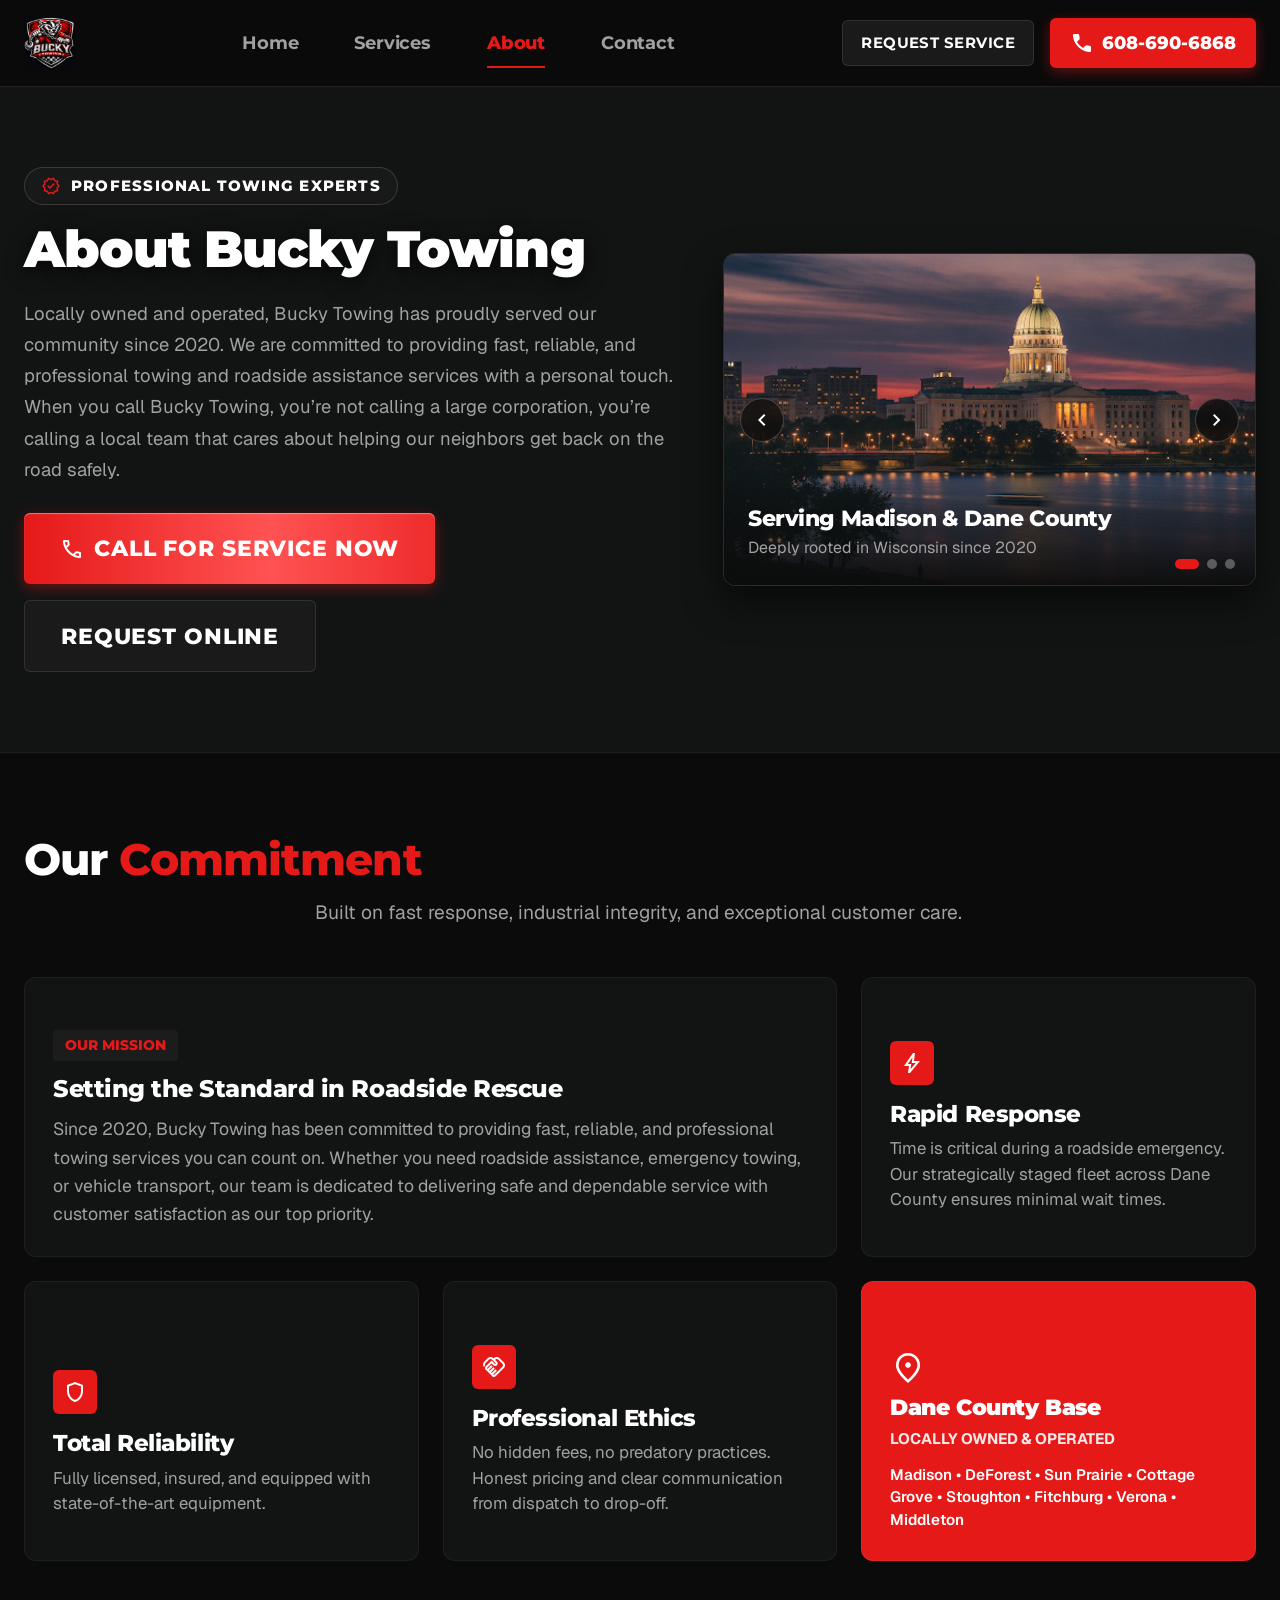
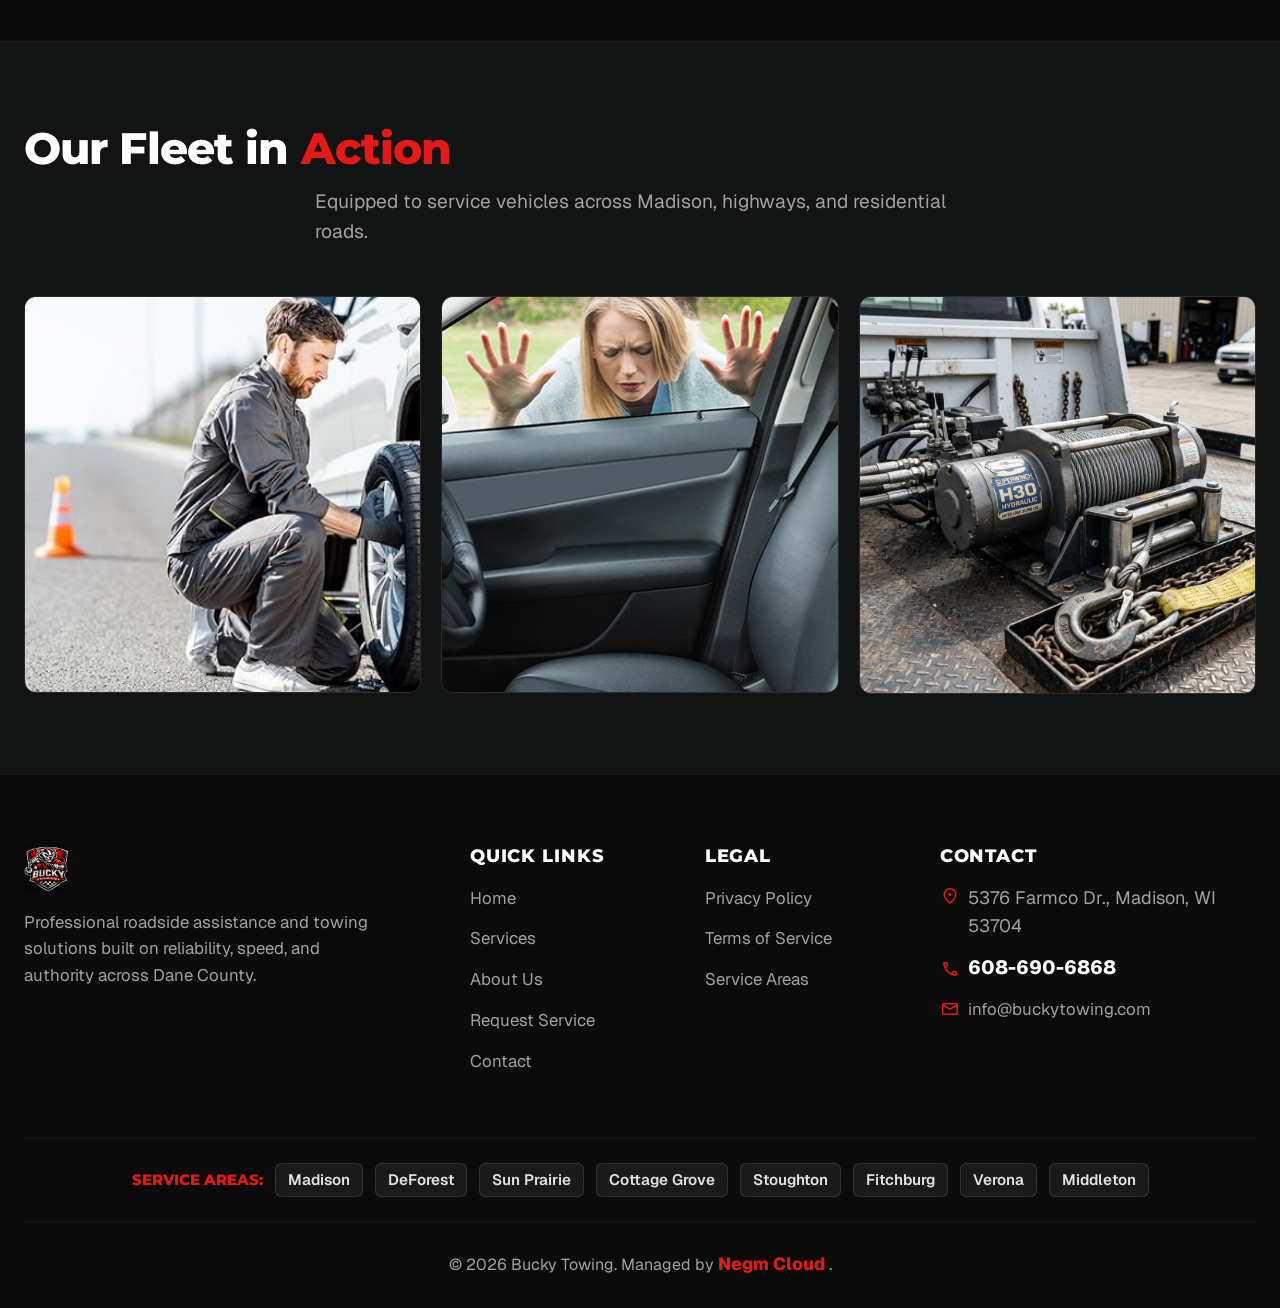
==== commit 96095c59: "septemper updates" ====
--- a/about.html
+++ b/about.html
@@ -42,11 +42,11 @@
                 <a href="index.html" class="nav-tab">Home</a>
                 <a href="services.html" class="nav-tab">Services</a>
                 <a href="about.html" class="nav-tab active">About</a>
-                <a href="request-service.html" class="nav-tab">Request Service</a>
                 <a href="contact.html" class="nav-tab">Contact</a>
             </nav>
 
             <div class="header-cta">
+                <a href="https://public.towbook.com/k7KV" target="_blank" rel="noopener noreferrer" class="header-request-btn">Request Service</a>
                 <a href="tel:6086906868" class="header-phone-btn" title="Call Bucky Towing Dispatch">
                     <span class="material-symbols-outlined" style="font-variation-settings: 'FILL' 1;">call</span>
                     <span>608-690-6868</span>
@@ -87,7 +87,7 @@
                                 <span class="material-symbols-outlined">call</span>
                                 Call For Service Now
                             </a>
-                            <a href="request-service.html" class="btn btn-secondary btn-large">
+                            <a href="https://public.towbook.com/k7KV" target="_blank" rel="noopener noreferrer" class="btn btn-secondary btn-large">
                                 Request Online
                             </a>
                         </div>
@@ -264,7 +264,7 @@
                     </div>
                     <div class="reveal"
                         style="border-radius: var(--border-radius-md); overflow: hidden; border: 1px solid var(--color-surface-border); aspect-ratio: 1 / 1;">
-                        <img src="assets/images/fleet-3.jpeg" alt="Towing Fleet and Emergency Operations"
+                        <img src="assets/images/winch-equipment-real.jpg" alt="Heavy Duty Hydraulic Towing Winch Equipment"
                             style="width: 100%; height: 100%; object-fit: cover;" loading="lazy">
                     </div>
                 </div>
@@ -288,7 +288,7 @@
                         <li><a href="index.html">Home</a></li>
                         <li><a href="services.html">Services</a></li>
                         <li><a href="about.html">About Us</a></li>
-                        <li><a href="request-service.html">Request Service</a></li>
+                        <li><a href="https://public.towbook.com/k7KV" target="_blank" rel="noopener noreferrer">Request Service</a></li>
                         <li><a href="contact.html">Contact</a></li>
                     </ul>
                 </div>
@@ -340,9 +340,9 @@
             </div>
 
             <div class="footer-bottom">
-                <p>© 2026 Bucky Towing. Created by <a href="https://wa.me/+201068012917"
-                        style="color: var(--color-accent-red); font-weight: 800; font-size: 1.2rem;">
-                        Eng. Youssef Negm
+                <p>© 2026 Bucky Towing. Managed by <a href="mailto:info@negmcloud.com"
+                        style="color: var(--color-accent-red); font-weight: 800; font-size: 1.1rem;">
+                        Negm Cloud
                     </a>.</p>
             </div>
         </div>
@@ -362,7 +362,7 @@
             <span class="material-symbols-outlined" style="font-variation-settings: 'FILL' 1;">call</span>
             <span>Call 24/7</span>
         </a>
-        <a href="request-service.html" class="mobile-nav-item">
+        <a href="https://public.towbook.com/k7KV" target="_blank" rel="noopener noreferrer" class="mobile-nav-item">
             <span class="material-symbols-outlined">send</span>
             <span>Request</span>
         </a>
--- a/css/style.css
+++ b/css/style.css
@@ -252,6 +252,30 @@
     transform: translateY(0) scale(0.98);
 }
 
+.header-request-btn {
+    display: inline-flex;
+    align-items: center;
+    gap: 8px;
+    background-color: var(--color-surface-charcoal);
+    color: var(--color-text-white);
+    border: 1px solid var(--color-surface-border);
+    font-family: var(--font-heading);
+    font-size: 0.95rem;
+    font-weight: 700;
+    padding: 10px 18px;
+    border-radius: var(--border-radius-sm);
+    transition: all var(--transition-fast);
+    text-transform: uppercase;
+    letter-spacing: 0.03em;
+}
+
+.header-request-btn:hover {
+    border-color: var(--color-accent-red);
+    color: var(--color-accent-red);
+    background-color: rgba(211, 47, 47, 0.08);
+    transform: translateY(-2px);
+}
+
 .mobile-menu-toggle {
     display: none;
     color: var(--color-text-white);
@@ -261,6 +285,9 @@
 
 @media (max-width: 991px) {
     .main-nav {
+        display: none;
+    }
+    .header-request-btn {
         display: none;
     }
     .mobile-menu-toggle {
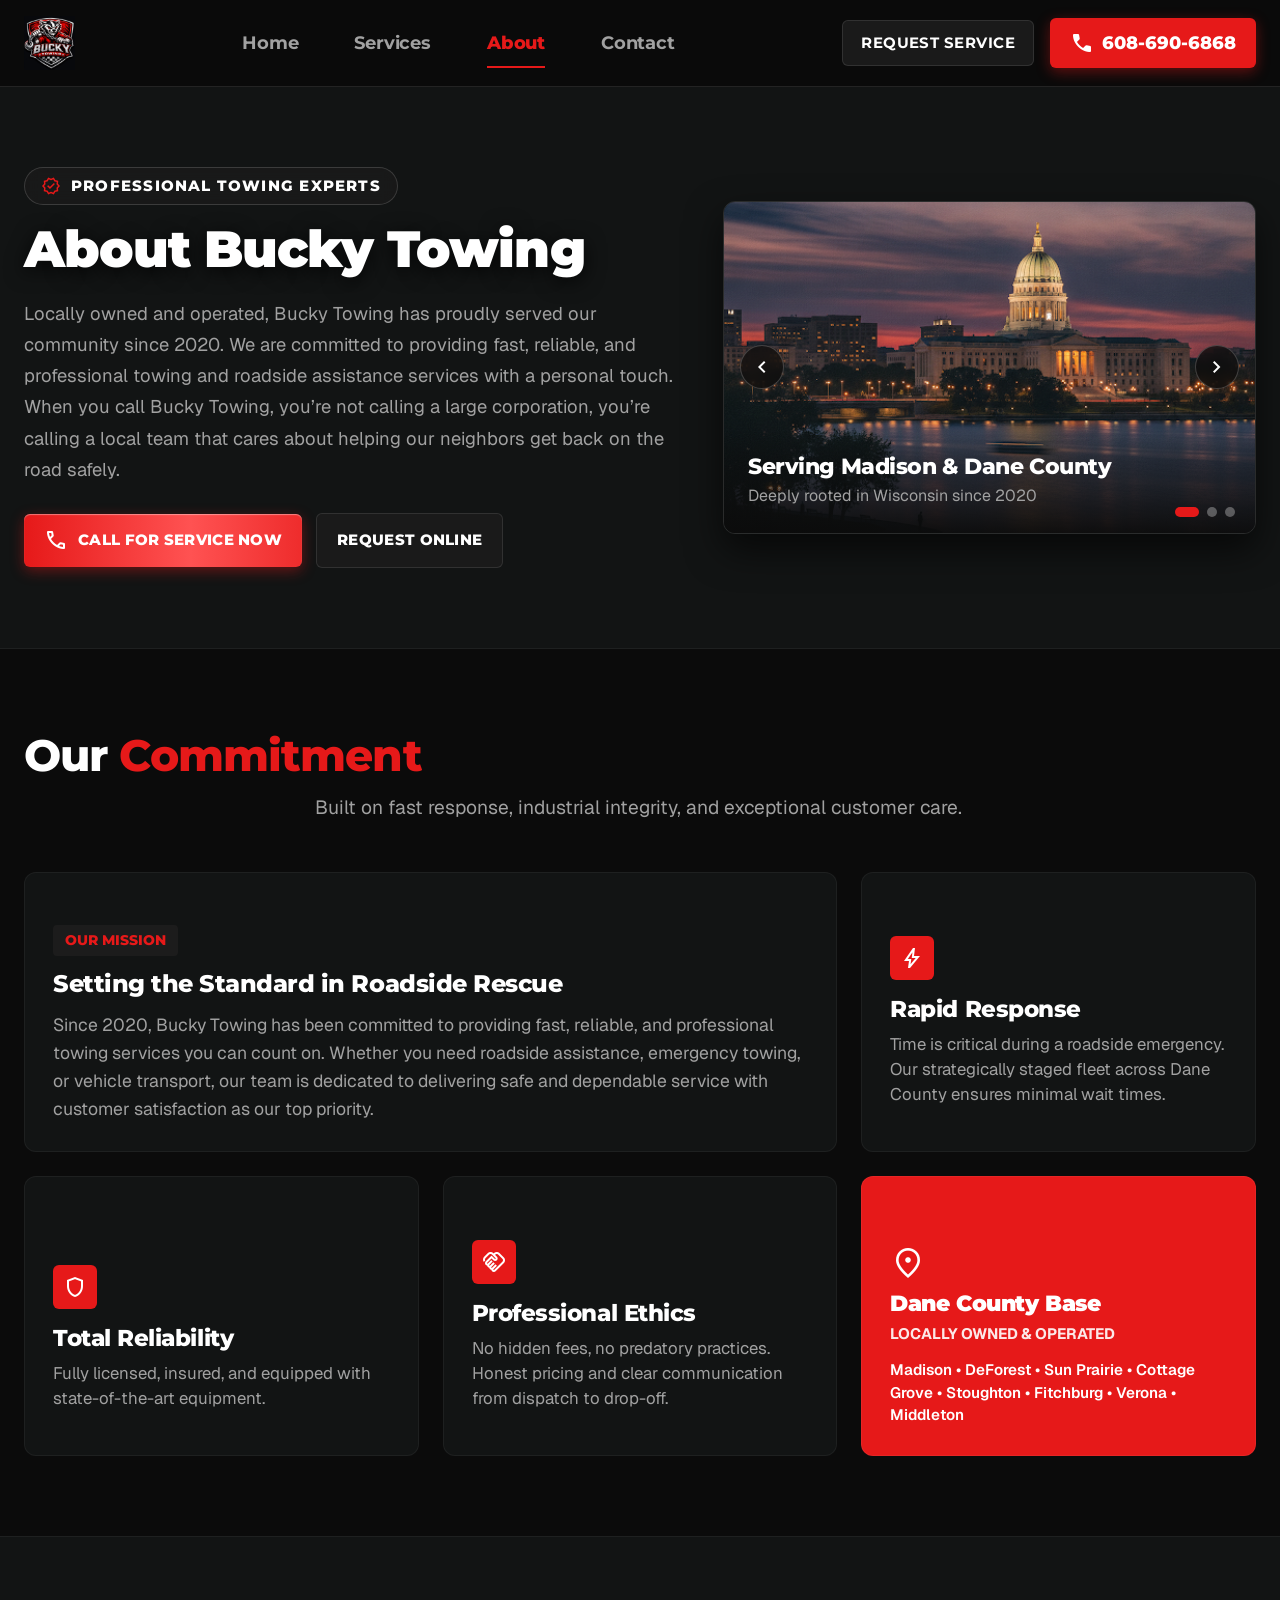
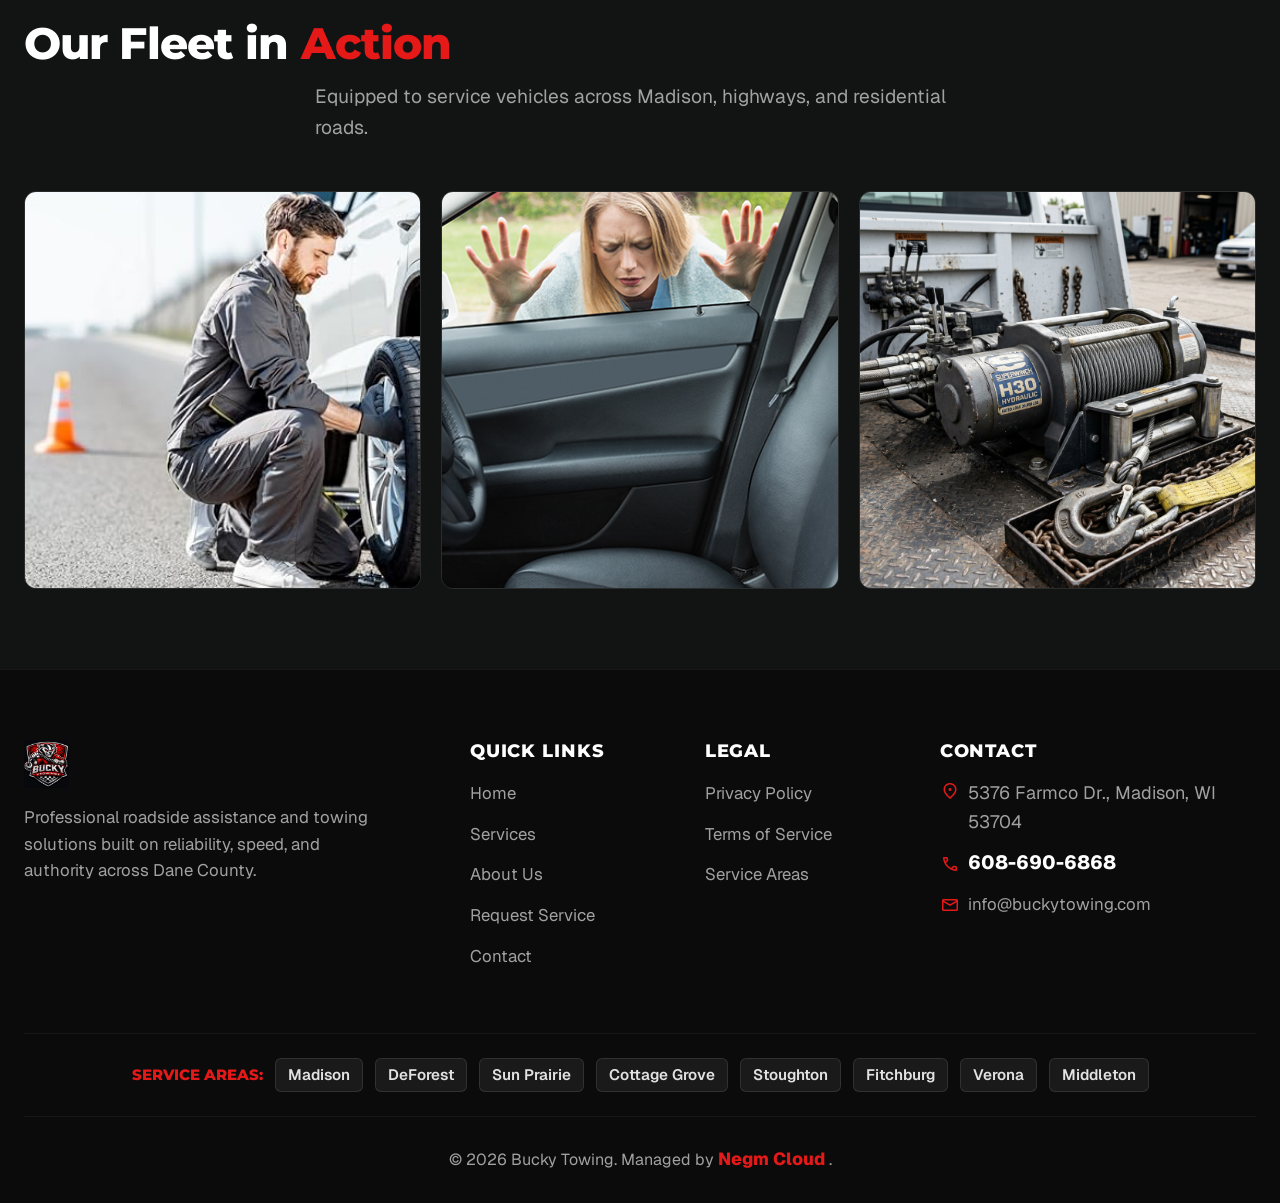
==== commit fb293c1d: "Add files via upload" ====
--- a/about.html
+++ b/about.html
@@ -1,392 +1,396 @@
-<!DOCTYPE html>
-<html lang="en">
-
-<head>
-    <meta charset="UTF-8">
-    <meta name="viewport" content="width=device-width, initial-scale=1.0">
-    <title>About Us | Bucky Towing - Serving Dane County Since 2020</title>
-    <meta name="description"
-        content="Locally owned & operated since 2020, Bucky Towing delivers fast, reliable, professional towing and roadside assistance across Madison and Dane County, WI.">
-    <link rel="canonical" href="https://buckytowing.com/about.html">
-
-    <!-- Open Graph / Social Meta -->
-    <meta property="og:type" content="website">
-    <meta property="og:url" content="https://buckytowing.com/about.html">
-    <meta property="og:title" content="About Bucky Towing - Locally Owned Since 2020">
-    <meta property="og:description"
-        content="Fast, reliable, professional towing with a personal touch across Dane County.">
-    <meta property="og:image" content="assets/images/logo.png">
-
-    <!-- Fonts & Icons -->
-    <link rel="preconnect" href="https://fonts.googleapis.com">
-    <link rel="preconnect" href="https://fonts.gstatic.com" crossorigin>
-    <link
-        href="https://fonts.googleapis.com/css2?family=Montserrat:wght@600;700;800;900&family=Geist:wght@400;500;600;700&family=Material+Symbols+Outlined:opsz,wght,FILL,GRAD@24,400,0..1,0&display=swap"
-        rel="stylesheet">
-
-    <!-- Core Stylesheet -->
-    <link rel="stylesheet" href="css/style.css">
-</head>
-
-<body>
-
-    <!-- Site Header -->
-    <header class="site-header">
-        <div class="container header-inner">
-            <a href="index.html" class="brand-logo" aria-label="Bucky Towing Home">
-                <img src="assets/images/logo.png" alt="Bucky Towing Logo" width="220" height="54">
-            </a>
-
-            <!-- Prominent Nav Tabs -->
-            <nav class="main-nav" aria-label="Primary Navigation">
-                <a href="index.html" class="nav-tab">Home</a>
-                <a href="services.html" class="nav-tab">Services</a>
-                <a href="about.html" class="nav-tab active">About</a>
-                <a href="contact.html" class="nav-tab">Contact</a>
-            </nav>
-
-            <div class="header-cta">
-                <a href="https://public.towbook.com/k7KV" target="_blank" rel="noopener noreferrer" class="header-request-btn">Request Service</a>
-                <a href="tel:6086906868" class="header-phone-btn" title="Call Bucky Towing Dispatch">
-                    <span class="material-symbols-outlined" style="font-variation-settings: 'FILL' 1;">call</span>
-                    <span>608-690-6868</span>
-                </a>
-                <button class="mobile-menu-toggle" aria-label="Toggle mobile menu">
-                    <span class="material-symbols-outlined">menu</span>
-                </button>
-            </div>
-        </div>
-    </header>
-
-    <main class="main-content">
-        <!-- Hero Section with Updated Summary & Slideshow -->
-        <section class="section-padding"
-            style="background-color: var(--color-surface-dim); border-bottom: 1px solid var(--color-surface-border-subtle);">
-            <div class="container">
-                <div style="display: grid; grid-template-columns: 1.1fr 0.9fr; gap: 48px; align-items: center;"
-                    class="about-hero-grid">
-
-                    <!-- Left: About Summary -->
-                    <div class="reveal">
-                        <div class="hero-badge" style="margin-bottom: 16px;">
-                            <span class="material-symbols-outlined text-accent" style="font-size: 20px;">verified</span>
-                            <span class="hero-badge-text">Professional Towing Experts</span>
-                        </div>
-                        <h1 class="hero-title" style="font-size: clamp(2.2rem, 4vw, 3.2rem); margin-bottom: 20px;">About
-                            Bucky Towing</h1>
-                        <p
-                            style="font-size: 1.15rem; color: var(--color-text-muted); line-height: 1.7; margin-bottom: 28px;">
-                            Locally owned and operated, Bucky Towing has proudly served our community since 2020. We are
-                            committed to providing fast, reliable, and professional towing and roadside assistance
-                            services with a personal touch. When you call Bucky Towing, you’re not calling a large
-                            corporation, you’re calling a local team that cares about helping our neighbors get back on
-                            the road safely.
-                        </p>
-                        <div style="display: flex; gap: 16px; flex-wrap: wrap;">
-                            <a href="tel:6086906868" class="btn btn-primary btn-large btn-shimmer">
-                                <span class="material-symbols-outlined">call</span>
-                                Call For Service Now
-                            </a>
-                            <a href="https://public.towbook.com/k7KV" target="_blank" rel="noopener noreferrer" class="btn btn-secondary btn-large">
-                                Request Online
-                            </a>
-                        </div>
-                    </div>
-
-                    <!-- Right: Interactive Slideshow (Wisconsin Capitol & Light Duty Fleet) -->
-                    <div class="reveal">
-                        <div class="slideshow-container">
-
-                            <!-- Slide 1: Wisconsin State Capitol -->
-                            <div class="slide active">
-                                <img src="assets/images/madison-capitol.jpg"
-                                    alt="Wisconsin State Capitol building in Madison at twilight" width="800"
-                                    height="500">
-                                <div class="slide-caption">
-                                    <h4>Serving Madison & Dane County</h4>
-                                    <p>Deeply rooted in Wisconsin since 2020</p>
-                                </div>
-                            </div>
-
-                            <!-- Slide 2: Light Duty Tow Truck -->
-                            <div class="slide">
-                                <img src="assets/images/hero-tow-truck.jpg" alt="Light Duty Modern Flatbed Tow Truck"
-                                    width="800" height="500">
-                                <div class="slide-caption">
-                                    <h4>Modern Light & Medium Duty Fleet</h4>
-                                    <p>Precision equipment ensuring zero vehicle damage</p>
-                                </div>
-                            </div>
-
-                            <!-- Slide 3: Roadside Assistance Crew -->
-                            <div class="slide">
-                                <img src="assets/images/service-jump-start.jpg"
-                                    alt="Bucky Towing Roadside Assistance Operator" width="800" height="500">
-                                <div class="slide-caption">
-                                    <h4>24/7 Dedicated Dispatch</h4>
-                                    <p>Trained operators ready to assist anywhere in Dane County</p>
-                                </div>
-                            </div>
-
-                            <!-- Controls -->
-                            <div class="slideshow-controls">
-                                <button class="slide-btn slide-prev" aria-label="Previous slide">
-                                    <span class="material-symbols-outlined">chevron_left</span>
-                                </button>
-                                <button class="slide-btn slide-next" aria-label="Next slide">
-                                    <span class="material-symbols-outlined">chevron_right</span>
-                                </button>
-                            </div>
-
-                            <!-- Dots -->
-                            <div class="slide-dots">
-                                <span class="slide-dot active"></span>
-                                <span class="slide-dot"></span>
-                                <span class="slide-dot"></span>
-                            </div>
-                        </div>
-                    </div>
-
-                </div>
-            </div>
-        </section>
-
-        <!-- Mission & Values Bento Grid -->
-        <section class="section-padding">
-            <div class="container">
-                <div class="section-header text-center reveal">
-                    <h2 class="section-title">Our <span class="text-accent">Commitment</span></h2>
-                    <p class="section-subtitle" style="margin: 0 auto;">Built on fast response, industrial integrity,
-                        and exceptional customer care.</p>
-                </div>
-
-                <div class="services-grid">
-
-                    <!-- Mission Statement (Wide span) -->
-                    <div class="service-card reveal"
-                        style="grid-column: span 8; min-height: 260px; background-color: var(--color-surface-dim);">
-                        <div class="service-card-content">
-                            <span
-                                style="display: inline-block; padding: 4px 12px; background: #1C1C1C; color: var(--color-accent-red); font-family: var(--font-heading); font-size: 0.9rem; font-weight: 800; text-transform: uppercase; border-radius: 4px; margin-bottom: 14px;">Our
-                                Mission</span>
-                            <h3 style="font-size: 1.5rem; font-weight: 800; margin-bottom: 12px;">Setting the Standard
-                                in Roadside Rescue</h3>
-                            <p style="color: var(--color-text-muted); font-size: 1.1rem; line-height: 1.6;">
-                                Since 2020, Bucky Towing has been committed to providing fast, reliable, and
-                                professional towing services you can count on. Whether you need roadside assistance,
-                                emergency towing, or vehicle transport, our team is dedicated to delivering safe and
-                                dependable service with customer satisfaction as our top priority.
-                            </p>
-                        </div>
-                    </div>
-
-                    <!-- Core Value 1: Rapid Response -->
-                    <div class="service-card reveal"
-                        style="grid-column: span 4; background-color: var(--color-surface-dim);">
-                        <div class="service-card-content">
-                            <div class="service-icon-badge">
-                                <span class="material-symbols-outlined">bolt</span>
-                            </div>
-                            <h3 class="service-card-title">Rapid Response</h3>
-                            <p class="service-card-desc">Time is critical during a roadside emergency. Our strategically
-                                staged fleet across Dane County ensures minimal wait times.</p>
-                        </div>
-                    </div>
-
-                    <!-- Core Value 2: Total Reliability (Updated copy: 'equipment') -->
-                    <div class="service-card reveal"
-                        style="grid-column: span 4; background-color: var(--color-surface-dim);">
-                        <div class="service-card-content">
-                            <div class="service-icon-badge">
-                                <span class="material-symbols-outlined">shield</span>
-                            </div>
-                            <h3 class="service-card-title">Total Reliability</h3>
-                            <p class="service-card-desc">Fully licensed, insured, and equipped with state-of-the-art
-                                equipment.</p>
-                        </div>
-                    </div>
-
-                    <!-- Core Value 3: Professional Ethics -->
-                    <div class="service-card reveal"
-                        style="grid-column: span 4; background-color: var(--color-surface-dim);">
-                        <div class="service-card-content">
-                            <div class="service-icon-badge">
-                                <span class="material-symbols-outlined">handshake</span>
-                            </div>
-                            <h3 class="service-card-title">Professional Ethics</h3>
-                            <p class="service-card-desc">No hidden fees, no predatory practices. Honest pricing and
-                                clear communication from dispatch to drop-off.</p>
-                        </div>
-                    </div>
-
-                    <!-- Service Area Highlight (Madison First) -->
-                    <div class="service-card reveal"
-                        style="grid-column: span 4; background-color: var(--color-accent-red); color: white;">
-                        <div class="service-card-content">
-                            <span class="material-symbols-outlined"
-                                style="font-size: 36px; margin-bottom: 8px;">location_on</span>
-                            <h3 style="font-size: 1.4rem; font-weight: 900; margin-bottom: 6px;">Dane County Base</h3>
-                            <p
-                                style="font-size: 0.95rem; font-weight: 700; text-transform: uppercase; margin-bottom: 12px; opacity: 0.9;">
-                                Locally Owned & Operated</p>
-                            <p style="font-size: 0.95rem; line-height: 1.5; font-weight: 600;">
-                                Madison • DeForest • Sun Prairie • Cottage Grove • Stoughton • Fitchburg • Verona •
-                                Middleton
-                            </p>
-                        </div>
-                    </div>
-
-                </div>
-            </div>
-        </section>
-
-        <!-- Our Fleet in Action Gallery -->
-        <section class="section-padding"
-            style="background-color: var(--color-surface-dim); border-top: 1px solid var(--color-surface-border-subtle);">
-            <div class="container">
-                <div class="section-header text-center reveal">
-                    <h2 class="section-title">Our Fleet in <span class="text-accent">Action</span></h2>
-                    <p class="section-subtitle" style="margin: 0 auto;">Equipped to service vehicles across Madison,
-                        highways, and residential roads.</p>
-                </div>
-
-                <div style="display: grid; grid-template-columns: repeat(3, 1fr); gap: 20px;"
-                    class="fleet-gallery-grid">
-                    <div class="reveal"
-                        style="border-radius: var(--border-radius-md); overflow: hidden; border: 1px solid var(--color-surface-border); aspect-ratio: 1 / 1;">
-                        <img src="assets/images/tire-change.jpeg" alt="Roadside Tire Change Assistance"
-                            style="width: 100%; height: 100%; object-fit: cover;" loading="lazy">
-                    </div>
-                    <div class="reveal"
-                        style="border-radius: var(--border-radius-md); overflow: hidden; border: 1px solid var(--color-surface-border); aspect-ratio: 1 / 1;">
-                        <img src="assets/images/car-lockout.jpg" alt="Vehicle Lockout Entry Service"
-                            style="width: 100%; height: 100%; object-fit: cover;" loading="lazy">
-                    </div>
-                    <div class="reveal"
-                        style="border-radius: var(--border-radius-md); overflow: hidden; border: 1px solid var(--color-surface-border); aspect-ratio: 1 / 1;">
-                        <img src="assets/images/winch-equipment-real.jpg" alt="Heavy Duty Hydraulic Towing Winch Equipment"
-                            style="width: 100%; height: 100%; object-fit: cover;" loading="lazy">
-                    </div>
-                </div>
-            </div>
-        </section>
-    </main>
-
-    <!-- Standardized Footer -->
-    <footer class="site-footer">
-        <div class="container">
-            <div class="footer-grid">
-                <div class="footer-brand">
-                    <img src="assets/images/logo.png" alt="Bucky Towing Logo"
-                        style="height: 48px; width: auto; margin-bottom: 16px;">
-                    <p>Professional roadside assistance and towing solutions built on reliability, speed, and authority
-                        across Dane County.</p>
-                </div>
-                <div>
-                    <h4 class="footer-col-title">Quick Links</h4>
-                    <ul class="footer-links">
-                        <li><a href="index.html">Home</a></li>
-                        <li><a href="services.html">Services</a></li>
-                        <li><a href="about.html">About Us</a></li>
-                        <li><a href="https://public.towbook.com/k7KV" target="_blank" rel="noopener noreferrer">Request Service</a></li>
-                        <li><a href="contact.html">Contact</a></li>
-                    </ul>
-                </div>
-                <div>
-                    <h4 class="footer-col-title">Legal</h4>
-                    <ul class="footer-links">
-                        <li><a href="privacy-policy.html">Privacy Policy</a></li>
-                        <li><a href="terms-of-service.html">Terms of Service</a></li>
-                        <li><a href="services.html#areas">Service Areas</a></li>
-                    </ul>
-                </div>
-                <div>
-                    <h4 class="footer-col-title">Contact</h4>
-                    <ul class="footer-links">
-                        <li style="display: flex; align-items: flex-start; gap: 8px; color: var(--color-text-muted);">
-                            <span class="material-symbols-outlined text-accent"
-                                style="font-size: 20px; margin-top: 2px;">location_on</span>
-                            <span>5376 Farmco Dr., Madison, WI 53704</span>
-                        </li>
-                        <li style="display: flex; align-items: center; gap: 8px; margin-top: 10px;">
-                            <span class="material-symbols-outlined text-accent" style="font-size: 20px;">call</span>
-                            <a href="tel:6086906868"
-                                style="color: white; font-weight: 800; font-size: 1.2rem;">608-690-6868</a>
-                        </li>
-                        <li style="display: flex; align-items: center; gap: 8px; margin-top: 8px;">
-                            <span class="material-symbols-outlined text-accent" style="font-size: 20px;">mail</span>
-                            <a href="mailto:info@buckytowing.com">info@buckytowing.com</a>
-                        </li>
-                    </ul>
-                </div>
-            </div>
-
-            <!-- Service Areas List (Madison First) -->
-            <div
-                style="border-top: 1px solid var(--color-surface-border-subtle); padding-top: 24px; margin-bottom: 24px;">
-                <div style="display: flex; flex-wrap: wrap; align-items: center; justify-content: center; gap: 12px;">
-                    <span
-                        style="font-family: var(--font-heading); font-weight: 800; font-size: 0.95rem; text-transform: uppercase; color: var(--color-accent-red);">Service
-                        Areas:</span>
-                    <a href="services.html" class="service-area-pill">Madison</a>
-                    <a href="services.html" class="service-area-pill">DeForest</a>
-                    <a href="services.html" class="service-area-pill">Sun Prairie</a>
-                    <a href="services.html" class="service-area-pill">Cottage Grove</a>
-                    <a href="services.html" class="service-area-pill">Stoughton</a>
-                    <a href="services.html" class="service-area-pill">Fitchburg</a>
-                    <a href="services.html" class="service-area-pill">Verona</a>
-                    <a href="services.html" class="service-area-pill">Middleton</a>
-                </div>
-            </div>
-
-            <div class="footer-bottom">
-                <p>© 2026 Bucky Towing. Managed by <a href="mailto:info@negmcloud.com"
-                        style="color: var(--color-accent-red); font-weight: 800; font-size: 1.1rem;">
-                        Negm Cloud
-                    </a>.</p>
-            </div>
-        </div>
-    </footer>
-
-    <!-- Mobile Bottom Navigation -->
-    <nav class="mobile-bottom-nav" aria-label="Mobile Bottom Navigation">
-        <a href="index.html" class="mobile-nav-item">
-            <span class="material-symbols-outlined">home</span>
-            <span>Home</span>
-        </a>
-        <a href="services.html" class="mobile-nav-item">
-            <span class="material-symbols-outlined">auto_towing</span>
-            <span>Services</span>
-        </a>
-        <a href="tel:6086906868" class="mobile-nav-item mobile-nav-item-call">
-            <span class="material-symbols-outlined" style="font-variation-settings: 'FILL' 1;">call</span>
-            <span>Call 24/7</span>
-        </a>
-        <a href="https://public.towbook.com/k7KV" target="_blank" rel="noopener noreferrer" class="mobile-nav-item">
-            <span class="material-symbols-outlined">send</span>
-            <span>Request</span>
-        </a>
-        <a href="contact.html" class="mobile-nav-item">
-            <span class="material-symbols-outlined">location_on</span>
-            <span>Contact</span>
-        </a>
-    </nav>
-
-    <style>
-        @media (max-width: 991px) {
-            .about-hero-grid {
-                grid-template-columns: 1fr !important;
-            }
-
-            .fleet-gallery-grid {
-                grid-template-columns: 1fr !important;
-            }
-        }
-    </style>
-
-    <!-- Scripts -->
-    <script src="js/main.js" defer></script>
-    <script src="js/slideshow.js" defer></script>
-</body>
-
+<!DOCTYPE html>
+<html lang="en">
+
+<head>
+    <meta charset="UTF-8">
+    <meta name="viewport" content="width=device-width, initial-scale=1.0">
+    <title>About Us | Bucky Towing - Serving Dane County Since 2020</title>
+    <meta name="description"
+        content="Locally owned & operated since 2020, Bucky Towing delivers fast, reliable, professional towing and roadside assistance across Madison and Dane County, WI.">
+    <link rel="canonical" href="https://buckytowing.com/about.html">
+
+    <!-- Open Graph / Social Meta -->
+    <meta property="og:type" content="website">
+    <meta property="og:url" content="https://buckytowing.com/about.html">
+    <meta property="og:title" content="About Bucky Towing - Locally Owned Since 2020">
+    <meta property="og:description"
+        content="Fast, reliable, professional towing with a personal touch across Dane County.">
+    <meta property="og:image" content="assets/images/logo.png">
+
+    <!-- Favicon / Browser Bar Icon -->
+    <link rel="icon" type="image/png" href="assets/images/logo.png">
+    <link rel="apple-touch-icon" href="assets/images/logo.png">
+
+    <!-- Fonts & Icons -->
+    <link rel="preconnect" href="https://fonts.googleapis.com">
+    <link rel="preconnect" href="https://fonts.gstatic.com" crossorigin>
+    <link
+        href="https://fonts.googleapis.com/css2?family=Montserrat:wght@600;700;800;900&family=Geist:wght@400;500;600;700&family=Material+Symbols+Outlined:opsz,wght,FILL,GRAD@24,400,0..1,0&display=swap"
+        rel="stylesheet">
+
+    <!-- Core Stylesheet -->
+    <link rel="stylesheet" href="css/style.css">
+</head>
+
+<body>
+
+    <!-- Site Header -->
+    <header class="site-header">
+        <div class="container header-inner">
+            <a href="index.html" class="brand-logo" aria-label="Bucky Towing Home">
+                <img src="assets/images/logo.png" alt="Bucky Towing Logo" width="220" height="54">
+            </a>
+
+            <!-- Prominent Nav Tabs -->
+            <nav class="main-nav" aria-label="Primary Navigation">
+                <a href="index.html" class="nav-tab">Home</a>
+                <a href="services.html" class="nav-tab">Services</a>
+                <a href="about.html" class="nav-tab active">About</a>
+                <a href="contact.html" class="nav-tab">Contact</a>
+            </nav>
+
+            <div class="header-cta">
+                <a href="https://public.towbook.com/k7KV" target="_blank" rel="noopener noreferrer" class="header-request-btn">Request Service</a>
+                <a href="tel:6086906868" class="header-phone-btn" title="Call Bucky Towing Dispatch">
+                    <span class="material-symbols-outlined" style="font-variation-settings: 'FILL' 1;">call</span>
+                    <span>608-690-6868</span>
+                </a>
+                <button class="mobile-menu-toggle" aria-label="Toggle mobile menu">
+                    <span class="material-symbols-outlined">menu</span>
+                </button>
+            </div>
+        </div>
+    </header>
+
+    <main class="main-content">
+        <!-- Hero Section with Updated Summary & Slideshow -->
+        <section class="section-padding"
+            style="background-color: var(--color-surface-dim); border-bottom: 1px solid var(--color-surface-border-subtle);">
+            <div class="container">
+                <div style="display: grid; grid-template-columns: 1.1fr 0.9fr; gap: 48px; align-items: center;"
+                    class="about-hero-grid">
+
+                    <!-- Left: About Summary -->
+                    <div class="reveal">
+                        <div class="hero-badge" style="margin-bottom: 16px;">
+                            <span class="material-symbols-outlined text-accent" style="font-size: 20px;">verified</span>
+                            <span class="hero-badge-text">Professional Towing Experts</span>
+                        </div>
+                        <h1 class="hero-title" style="font-size: clamp(2.2rem, 4vw, 3.2rem); margin-bottom: 20px;">About
+                            Bucky Towing</h1>
+                        <p
+                            style="font-size: 1.15rem; color: var(--color-text-muted); line-height: 1.7; margin-bottom: 28px;">
+                            Locally owned and operated, Bucky Towing has proudly served our community since 2020. We are
+                            committed to providing fast, reliable, and professional towing and roadside assistance
+                            services with a personal touch. When you call Bucky Towing, you’re not calling a large
+                            corporation, you’re calling a local team that cares about helping our neighbors get back on
+                            the road safely.
+                        </p>
+                        <div class="about-hero-actions">
+                            <a href="tel:6086906868" class="btn btn-primary btn-shimmer">
+                                <span class="material-symbols-outlined">call</span>
+                                Call For Service Now
+                            </a>
+                            <a href="https://public.towbook.com/k7KV" target="_blank" rel="noopener noreferrer" class="btn btn-secondary">
+                                Request Online
+                            </a>
+                        </div>
+                    </div>
+
+                    <!-- Right: Interactive Slideshow (Wisconsin Capitol & Light Duty Fleet) -->
+                    <div class="reveal">
+                        <div class="slideshow-container">
+
+                            <!-- Slide 1: Wisconsin State Capitol -->
+                            <div class="slide active">
+                                <img src="assets/images/madison-capitol.jpg"
+                                    alt="Wisconsin State Capitol building in Madison at twilight" width="800"
+                                    height="500">
+                                <div class="slide-caption">
+                                    <h4>Serving Madison & Dane County</h4>
+                                    <p>Deeply rooted in Wisconsin since 2020</p>
+                                </div>
+                            </div>
+
+                            <!-- Slide 2: Light Duty Tow Truck -->
+                            <div class="slide">
+                                <img src="assets/images/hero-tow-truck.jpg" alt="Light Duty Modern Flatbed Tow Truck"
+                                    width="800" height="500">
+                                <div class="slide-caption">
+                                    <h4>Modern Light & Medium Duty Fleet</h4>
+                                    <p>Precision equipment ensuring zero vehicle damage</p>
+                                </div>
+                            </div>
+
+                            <!-- Slide 3: Roadside Assistance Crew -->
+                            <div class="slide">
+                                <img src="assets/images/service-jump-start.jpg"
+                                    alt="Bucky Towing Roadside Assistance Operator" width="800" height="500">
+                                <div class="slide-caption">
+                                    <h4>24/7 Dedicated Dispatch</h4>
+                                    <p>Trained operators ready to assist anywhere in Dane County</p>
+                                </div>
+                            </div>
+
+                            <!-- Controls -->
+                            <div class="slideshow-controls">
+                                <button class="slide-btn slide-prev" aria-label="Previous slide">
+                                    <span class="material-symbols-outlined">chevron_left</span>
+                                </button>
+                                <button class="slide-btn slide-next" aria-label="Next slide">
+                                    <span class="material-symbols-outlined">chevron_right</span>
+                                </button>
+                            </div>
+
+                            <!-- Dots -->
+                            <div class="slide-dots">
+                                <span class="slide-dot active"></span>
+                                <span class="slide-dot"></span>
+                                <span class="slide-dot"></span>
+                            </div>
+                        </div>
+                    </div>
+
+                </div>
+            </div>
+        </section>
+
+        <!-- Mission & Values Bento Grid -->
+        <section class="section-padding">
+            <div class="container">
+                <div class="section-header text-center reveal">
+                    <h2 class="section-title">Our <span class="text-accent">Commitment</span></h2>
+                    <p class="section-subtitle" style="margin: 0 auto;">Built on fast response, industrial integrity,
+                        and exceptional customer care.</p>
+                </div>
+
+                <div class="services-grid">
+
+                    <!-- Mission Statement (Wide span) -->
+                    <div class="service-card reveal"
+                        style="grid-column: span 8; min-height: 260px; background-color: var(--color-surface-dim);">
+                        <div class="service-card-content">
+                            <span
+                                style="display: inline-block; padding: 4px 12px; background: #1C1C1C; color: var(--color-accent-red); font-family: var(--font-heading); font-size: 0.9rem; font-weight: 800; text-transform: uppercase; border-radius: 4px; margin-bottom: 14px;">Our
+                                Mission</span>
+                            <h3 style="font-size: 1.5rem; font-weight: 800; margin-bottom: 12px;">Setting the Standard
+                                in Roadside Rescue</h3>
+                            <p style="color: var(--color-text-muted); font-size: 1.1rem; line-height: 1.6;">
+                                Since 2020, Bucky Towing has been committed to providing fast, reliable, and
+                                professional towing services you can count on. Whether you need roadside assistance,
+                                emergency towing, or vehicle transport, our team is dedicated to delivering safe and
+                                dependable service with customer satisfaction as our top priority.
+                            </p>
+                        </div>
+                    </div>
+
+                    <!-- Core Value 1: Rapid Response -->
+                    <div class="service-card reveal"
+                        style="grid-column: span 4; background-color: var(--color-surface-dim);">
+                        <div class="service-card-content">
+                            <div class="service-icon-badge">
+                                <span class="material-symbols-outlined">bolt</span>
+                            </div>
+                            <h3 class="service-card-title">Rapid Response</h3>
+                            <p class="service-card-desc">Time is critical during a roadside emergency. Our strategically
+                                staged fleet across Dane County ensures minimal wait times.</p>
+                        </div>
+                    </div>
+
+                    <!-- Core Value 2: Total Reliability (Updated copy: 'equipment') -->
+                    <div class="service-card reveal"
+                        style="grid-column: span 4; background-color: var(--color-surface-dim);">
+                        <div class="service-card-content">
+                            <div class="service-icon-badge">
+                                <span class="material-symbols-outlined">shield</span>
+                            </div>
+                            <h3 class="service-card-title">Total Reliability</h3>
+                            <p class="service-card-desc">Fully licensed, insured, and equipped with state-of-the-art
+                                equipment.</p>
+                        </div>
+                    </div>
+
+                    <!-- Core Value 3: Professional Ethics -->
+                    <div class="service-card reveal"
+                        style="grid-column: span 4; background-color: var(--color-surface-dim);">
+                        <div class="service-card-content">
+                            <div class="service-icon-badge">
+                                <span class="material-symbols-outlined">handshake</span>
+                            </div>
+                            <h3 class="service-card-title">Professional Ethics</h3>
+                            <p class="service-card-desc">No hidden fees, no predatory practices. Honest pricing and
+                                clear communication from dispatch to drop-off.</p>
+                        </div>
+                    </div>
+
+                    <!-- Service Area Highlight (Madison First) -->
+                    <div class="service-card reveal"
+                        style="grid-column: span 4; background-color: var(--color-accent-red); color: white;">
+                        <div class="service-card-content">
+                            <span class="material-symbols-outlined"
+                                style="font-size: 36px; margin-bottom: 8px;">location_on</span>
+                            <h3 style="font-size: 1.4rem; font-weight: 900; margin-bottom: 6px;">Dane County Base</h3>
+                            <p
+                                style="font-size: 0.95rem; font-weight: 700; text-transform: uppercase; margin-bottom: 12px; opacity: 0.9;">
+                                Locally Owned & Operated</p>
+                            <p style="font-size: 0.95rem; line-height: 1.5; font-weight: 600;">
+                                Madison • DeForest • Sun Prairie • Cottage Grove • Stoughton • Fitchburg • Verona •
+                                Middleton
+                            </p>
+                        </div>
+                    </div>
+
+                </div>
+            </div>
+        </section>
+
+        <!-- Our Fleet in Action Gallery -->
+        <section class="section-padding"
+            style="background-color: var(--color-surface-dim); border-top: 1px solid var(--color-surface-border-subtle);">
+            <div class="container">
+                <div class="section-header text-center reveal">
+                    <h2 class="section-title">Our Fleet in <span class="text-accent">Action</span></h2>
+                    <p class="section-subtitle" style="margin: 0 auto;">Equipped to service vehicles across Madison,
+                        highways, and residential roads.</p>
+                </div>
+
+                <div style="display: grid; grid-template-columns: repeat(3, 1fr); gap: 20px;"
+                    class="fleet-gallery-grid">
+                    <div class="reveal"
+                        style="border-radius: var(--border-radius-md); overflow: hidden; border: 1px solid var(--color-surface-border); aspect-ratio: 1 / 1;">
+                        <img src="assets/images/tire-change.jpeg" alt="Roadside Tire Change Assistance"
+                            style="width: 100%; height: 100%; object-fit: cover;" loading="lazy">
+                    </div>
+                    <div class="reveal"
+                        style="border-radius: var(--border-radius-md); overflow: hidden; border: 1px solid var(--color-surface-border); aspect-ratio: 1 / 1;">
+                        <img src="assets/images/car-lockout.jpg" alt="Vehicle Lockout Entry Service"
+                            style="width: 100%; height: 100%; object-fit: cover;" loading="lazy">
+                    </div>
+                    <div class="reveal"
+                        style="border-radius: var(--border-radius-md); overflow: hidden; border: 1px solid var(--color-surface-border); aspect-ratio: 1 / 1;">
+                        <img src="assets/images/winch-equipment-real.jpg" alt="Heavy Duty Hydraulic Towing Winch Equipment"
+                            style="width: 100%; height: 100%; object-fit: cover;" loading="lazy">
+                    </div>
+                </div>
+            </div>
+        </section>
+    </main>
+
+    <!-- Standardized Footer -->
+    <footer class="site-footer">
+        <div class="container">
+            <div class="footer-grid">
+                <div class="footer-brand">
+                    <img src="assets/images/logo.png" alt="Bucky Towing Logo"
+                        style="height: 48px; width: auto; margin-bottom: 16px;">
+                    <p>Professional roadside assistance and towing solutions built on reliability, speed, and authority
+                        across Dane County.</p>
+                </div>
+                <div>
+                    <h4 class="footer-col-title">Quick Links</h4>
+                    <ul class="footer-links">
+                        <li><a href="index.html">Home</a></li>
+                        <li><a href="services.html">Services</a></li>
+                        <li><a href="about.html">About Us</a></li>
+                        <li><a href="https://public.towbook.com/k7KV" target="_blank" rel="noopener noreferrer">Request Service</a></li>
+                        <li><a href="contact.html">Contact</a></li>
+                    </ul>
+                </div>
+                <div>
+                    <h4 class="footer-col-title">Legal</h4>
+                    <ul class="footer-links">
+                        <li><a href="privacy-policy.html">Privacy Policy</a></li>
+                        <li><a href="terms-of-service.html">Terms of Service</a></li>
+                        <li><a href="services.html#areas">Service Areas</a></li>
+                    </ul>
+                </div>
+                <div>
+                    <h4 class="footer-col-title">Contact</h4>
+                    <ul class="footer-links">
+                        <li style="display: flex; align-items: flex-start; gap: 8px; color: var(--color-text-muted);">
+                            <span class="material-symbols-outlined text-accent"
+                                style="font-size: 20px; margin-top: 2px;">location_on</span>
+                            <span>5376 Farmco Dr., Madison, WI 53704</span>
+                        </li>
+                        <li style="display: flex; align-items: center; gap: 8px; margin-top: 10px;">
+                            <span class="material-symbols-outlined text-accent" style="font-size: 20px;">call</span>
+                            <a href="tel:6086906868"
+                                style="color: white; font-weight: 800; font-size: 1.2rem;">608-690-6868</a>
+                        </li>
+                        <li style="display: flex; align-items: center; gap: 8px; margin-top: 8px;">
+                            <span class="material-symbols-outlined text-accent" style="font-size: 20px;">mail</span>
+                            <a href="mailto:info@buckytowing.com">info@buckytowing.com</a>
+                        </li>
+                    </ul>
+                </div>
+            </div>
+
+            <!-- Service Areas List (Madison First) -->
+            <div
+                style="border-top: 1px solid var(--color-surface-border-subtle); padding-top: 24px; margin-bottom: 24px;">
+                <div style="display: flex; flex-wrap: wrap; align-items: center; justify-content: center; gap: 12px;">
+                    <span
+                        style="font-family: var(--font-heading); font-weight: 800; font-size: 0.95rem; text-transform: uppercase; color: var(--color-accent-red);">Service
+                        Areas:</span>
+                    <a href="services.html" class="service-area-pill">Madison</a>
+                    <a href="services.html" class="service-area-pill">DeForest</a>
+                    <a href="services.html" class="service-area-pill">Sun Prairie</a>
+                    <a href="services.html" class="service-area-pill">Cottage Grove</a>
+                    <a href="services.html" class="service-area-pill">Stoughton</a>
+                    <a href="services.html" class="service-area-pill">Fitchburg</a>
+                    <a href="services.html" class="service-area-pill">Verona</a>
+                    <a href="services.html" class="service-area-pill">Middleton</a>
+                </div>
+            </div>
+
+            <div class="footer-bottom">
+                <p>© 2026 Bucky Towing. Managed by <a href="mailto:info@negmcloud.com"
+                        style="color: var(--color-accent-red); font-weight: 800; font-size: 1.1rem;">
+                        Negm Cloud
+                    </a>.</p>
+            </div>
+        </div>
+    </footer>
+
+    <!-- Mobile Bottom Navigation -->
+    <nav class="mobile-bottom-nav" aria-label="Mobile Bottom Navigation">
+        <a href="index.html" class="mobile-nav-item">
+            <span class="material-symbols-outlined">home</span>
+            <span>Home</span>
+        </a>
+        <a href="services.html" class="mobile-nav-item">
+            <span class="material-symbols-outlined">auto_towing</span>
+            <span>Services</span>
+        </a>
+        <a href="tel:6086906868" class="mobile-nav-item mobile-nav-item-call">
+            <span class="material-symbols-outlined" style="font-variation-settings: 'FILL' 1;">call</span>
+            <span>Call 24/7</span>
+        </a>
+        <a href="https://public.towbook.com/k7KV" target="_blank" rel="noopener noreferrer" class="mobile-nav-item">
+            <span class="material-symbols-outlined">send</span>
+            <span>Request</span>
+        </a>
+        <a href="contact.html" class="mobile-nav-item">
+            <span class="material-symbols-outlined">location_on</span>
+            <span>Contact</span>
+        </a>
+    </nav>
+
+    <style>
+        @media (max-width: 991px) {
+            .about-hero-grid {
+                grid-template-columns: 1fr !important;
+            }
+
+            .fleet-gallery-grid {
+                grid-template-columns: 1fr !important;
+            }
+        }
+    </style>
+
+    <!-- Scripts -->
+    <script src="js/main.js" defer></script>
+    <script src="js/slideshow.js" defer></script>
+</body>
+
 </html>
--- a/css/style.css
+++ b/css/style.css
@@ -1,1289 +1,1315 @@
-/* ==========================================================================
-   BUCKY TOWING - CORE PRODUCTION STYLESHEET
-   High-performance, zero-layout-shift, modern dark theme design system
-   ========================================================================== */
-
-/* ---------------------------------------------------------
-   1. CSS Custom Properties / Design Tokens
-   --------------------------------------------------------- */
-:root {
-    --color-accent-red: #E61919;
-    --color-accent-red-hover: #ff2a2a;
-    --color-accent-red-dark: #b80d0d;
-    --color-accent-red-glow: rgba(230, 25, 25, 0.4);
-    --color-accent-red-subtle: rgba(230, 25, 25, 0.12);
-
-    --color-bg-black: #0B0B0B;
-    --color-surface-dim: #121414;
-    --color-surface-charcoal: #1A1A1A;
-    --color-surface-card: #1E2020;
-    --color-surface-card-hover: #262929;
-    --color-surface-border: rgba(255, 255, 255, 0.1);
-    --color-surface-border-subtle: rgba(255, 255, 255, 0.05);
-
-    --color-text-white: #FFFFFF;
-    --color-text-body: #E2E2E2;
-    --color-text-muted: #A1A1A1;
-    --color-text-dark: #121414;
-
-    --font-heading: 'Montserrat', -apple-system, BlinkMacSystemFont, "Segoe UI", Roboto, sans-serif;
-    --font-body: 'Geist', -apple-system, BlinkMacSystemFont, "Segoe UI", Roboto, sans-serif;
-
-    --container-max: 1280px;
-    --gutter: 24px;
-    --border-radius-sm: 6px;
-    --border-radius-md: 12px;
-    --border-radius-lg: 20px;
-    --border-radius-full: 9999px;
-
-    --transition-fast: 0.2s cubic-bezier(0.4, 0, 0.2, 1);
-    --transition-base: 0.35s cubic-bezier(0.16, 1, 0.3, 1);
-    --transition-slow: 0.6s cubic-bezier(0.16, 1, 0.3, 1);
-}
-
-/* ---------------------------------------------------------
-   2. Reset & Global Base
-   --------------------------------------------------------- */
-*, *::before, *::after {
-    box-sizing: border-box;
-    margin: 0;
-    padding: 0;
-}
-
-html {
-    font-size: 16px;
-    scroll-behavior: smooth;
-    -webkit-text-size-adjust: 100%;
-}
-
-body {
-    background-color: var(--color-bg-black);
-    color: var(--color-text-body);
-    font-family: var(--font-body);
-    font-size: 1.125rem;
-    line-height: 1.6;
-    overflow-x: hidden;
-    min-height: 100vh;
-    display: flex;
-    flex-direction: column;
-    -webkit-font-smoothing: antialiased;
-    -moz-osx-font-smoothing: grayscale;
-}
-
-::selection {
-    background-color: var(--color-accent-red);
-    color: var(--color-text-white);
-}
-
-img, picture, svg, video {
-    display: block;
-    max-width: 100%;
-    height: auto;
-}
-
-a {
-    color: inherit;
-    text-decoration: none;
-    transition: color var(--transition-fast);
-}
-
-button, input, select, textarea {
-    font: inherit;
-    color: inherit;
-}
-
-button {
-    cursor: pointer;
-    border: none;
-    background: none;
-}
-
-h1, h2, h3, h4, h5, h6 {
-    font-family: var(--font-heading);
-    color: var(--color-text-white);
-    line-height: 1.2;
-    font-weight: 800;
-    letter-spacing: -0.02em;
-}
-
-/* ---------------------------------------------------------
-   3. Layout & Containers
-   --------------------------------------------------------- */
-.container {
-    width: 100%;
-    max-width: var(--container-max);
-    margin-left: auto;
-    margin-right: auto;
-    padding-left: var(--gutter);
-    padding-right: var(--gutter);
-}
-
-.main-content {
-    flex-grow: 1;
-}
-
-.section-padding {
-    padding-top: 80px;
-    padding-bottom: 80px;
-}
-
-@media (max-width: 768px) {
-    .section-padding {
-        padding-top: 50px;
-        padding-bottom: 50px;
-    }
-}
-
-.text-accent {
-    color: var(--color-accent-red) !important;
-}
-
-/* ---------------------------------------------------------
-   4. Header & Navigation (Enlarged Tabs & Brand)
-   --------------------------------------------------------- */
-.site-header {
-    position: sticky;
-    top: 0;
-    z-index: 100;
-    background-color: rgba(11, 11, 11, 0.92);
-    backdrop-filter: blur(16px);
-    -webkit-backdrop-filter: blur(16px);
-    border-bottom: 1px solid var(--color-surface-border);
-    transition: transform var(--transition-fast), background-color var(--transition-fast);
-}
-
-.header-inner {
-    display: flex;
-    justify-content: space-between;
-    align-items: center;
-    height: 86px;
-}
-
-.brand-logo {
-    display: flex;
-    align-items: center;
-    gap: 12px;
-}
-
-.brand-logo img {
-    height: 54px;
-    width: auto;
-    object-fit: contain;
-}
-
-.main-nav {
-    display: flex;
-    align-items: center;
-    gap: 28px;
-}
-
-/* Large, Prominent Nav Tabs as Requested */
-.nav-tab {
-    font-family: var(--font-heading);
-    font-size: 1.15rem;
-    font-weight: 700;
-    color: var(--color-text-muted);
-    padding: 8px 14px;
-    border-radius: var(--border-radius-sm);
-    position: relative;
-    letter-spacing: -0.01em;
-    transition: color var(--transition-fast), transform var(--transition-fast);
-}
-
-.nav-tab:hover {
-    color: var(--color-text-white);
-    transform: translateY(-1px);
-}
-
-.nav-tab::after {
-    content: '';
-    position: absolute;
-    bottom: -2px;
-    left: 14px;
-    right: 14px;
-    height: 2px;
-    background-color: var(--color-accent-red);
-    transform: scaleX(0);
-    transform-origin: center;
-    transition: transform var(--transition-fast);
-}
-
-.nav-tab:hover::after {
-    transform: scaleX(1);
-}
-
-.nav-tab.active {
-    color: var(--color-accent-red);
-    font-weight: 800;
-}
-
-.nav-tab.active::after {
-    transform: scaleX(1);
-}
-
-.header-cta {
-    display: flex;
-    align-items: center;
-    gap: 16px;
-}
-
-.header-phone-btn {
-    display: inline-flex;
-    align-items: center;
-    gap: 8px;
-    background-color: var(--color-accent-red);
-    color: var(--color-text-white);
-    font-family: var(--font-heading);
-    font-size: 1.15rem;
-    font-weight: 800;
-    padding: 10px 20px;
-    border-radius: var(--border-radius-sm);
-    box-shadow: 0 4px 14px var(--color-accent-red-glow);
-    transition: transform var(--transition-fast), background-color var(--transition-fast), box-shadow var(--transition-fast);
-}
-
-.header-phone-btn:hover {
-    background-color: var(--color-accent-red-hover);
-    transform: translateY(-2px) scale(1.02);
-    box-shadow: 0 6px 20px rgba(230, 25, 25, 0.6);
-}
-
-.header-phone-btn:active {
-    transform: translateY(0) scale(0.98);
-}
-
-.header-request-btn {
-    display: inline-flex;
-    align-items: center;
-    gap: 8px;
-    background-color: var(--color-surface-charcoal);
-    color: var(--color-text-white);
-    border: 1px solid var(--color-surface-border);
-    font-family: var(--font-heading);
-    font-size: 0.95rem;
-    font-weight: 700;
-    padding: 10px 18px;
-    border-radius: var(--border-radius-sm);
-    transition: all var(--transition-fast);
-    text-transform: uppercase;
-    letter-spacing: 0.03em;
-}
-
-.header-request-btn:hover {
-    border-color: var(--color-accent-red);
-    color: var(--color-accent-red);
-    background-color: rgba(211, 47, 47, 0.08);
-    transform: translateY(-2px);
-}
-
-.mobile-menu-toggle {
-    display: none;
-    color: var(--color-text-white);
-    font-size: 1.8rem;
-    padding: 8px;
-}
-
-@media (max-width: 991px) {
-    .main-nav {
-        display: none;
-    }
-    .header-request-btn {
-        display: none;
-    }
-    .mobile-menu-toggle {
-        display: block;
-    }
-}
-
-/* ---------------------------------------------------------
-   5. Buttons & Interactive Controls
-   --------------------------------------------------------- */
-.btn {
-    display: inline-flex;
-    align-items: center;
-    justify-content: center;
-    gap: 10px;
-    font-family: var(--font-heading);
-    font-weight: 800;
-    font-size: 1.1rem;
-    text-transform: uppercase;
-    letter-spacing: 0.04em;
-    padding: 16px 28px;
-    border-radius: var(--border-radius-sm);
-    transition: all var(--transition-base);
-    text-align: center;
-}
-
-.btn-primary {
-    background-color: var(--color-accent-red);
-    color: var(--color-text-white);
-    box-shadow: 0 4px 14px var(--color-accent-red-glow), inset 0 1px 1px rgba(255, 255, 255, 0.4);
-}
-
-.btn-primary:hover {
-    background-color: var(--color-accent-red-hover);
-    transform: translateY(-3px) scale(1.02);
-    box-shadow: 0 8px 24px rgba(230, 25, 25, 0.6);
-}
-
-.btn-primary:active {
-    transform: translateY(-1px) scale(0.98);
-}
-
-.btn-secondary {
-    background-color: var(--color-surface-charcoal);
-    color: var(--color-text-white);
-    border: 1px solid var(--color-surface-border);
-}
-
-.btn-secondary:hover {
-    background-color: var(--color-surface-card-hover);
-    border-color: rgba(255, 255, 255, 0.3);
-    transform: translateY(-3px);
-}
-
-.btn-large {
-    font-size: 1.35rem;
-    padding: 18px 36px;
-}
-
-.btn-shimmer {
-    background: linear-gradient(90deg, #E61919 0%, #ff5252 30%, #E61919 60%, #ff5252 90%, #E61919 100%);
-    background-size: 200% auto;
-    animation: shimmer 5s linear infinite;
-}
-
-.btn-shimmer:hover {
-    animation-duration: 1.5s;
-}
-
-@keyframes shimmer {
-    0% { background-position: -200% center; }
-    100% { background-position: 200% center; }
-}
-
-/* ---------------------------------------------------------
-   6. Hero Section
-   --------------------------------------------------------- */
-.hero-section {
-    position: relative;
-    min-height: 82vh;
-    display: flex;
-    align-items: center;
-    padding: 80px 0;
-    overflow: hidden;
-}
-
-.hero-bg {
-    position: absolute;
-    inset: 0;
-    z-index: 0;
-}
-
-.hero-bg img {
-    width: 100%;
-    height: 100%;
-    object-fit: cover;
-}
-
-.hero-overlay {
-    position: absolute;
-    inset: 0;
-    background: linear-gradient(90deg, #0B0B0B 0%, rgba(11, 11, 11, 0.88) 50%, rgba(11, 11, 11, 0.4) 100%);
-}
-
-.hero-overlay-bottom {
-    position: absolute;
-    inset: 0;
-    background: linear-gradient(0deg, #0B0B0B 0%, transparent 60%);
-}
-
-#particles-canvas {
-    position: absolute;
-    inset: 0;
-    pointer-events: none;
-    z-index: 2;
-}
-
-.hero-content {
-    position: relative;
-    z-index: 10;
-    max-width: 800px;
-}
-
-.hero-badge {
-    display: inline-flex;
-    align-items: center;
-    gap: 10px;
-    padding: 6px 16px;
-    background: rgba(26, 26, 26, 0.85);
-    border: 1px solid rgba(255, 255, 255, 0.15);
-    border-radius: var(--border-radius-full);
-    margin-bottom: 24px;
-    backdrop-filter: blur(8px);
-}
-
-.hero-badge-pulse {
-    width: 10px;
-    height: 10px;
-    border-radius: 50%;
-    background-color: var(--color-accent-red);
-    box-shadow: 0 0 10px var(--color-accent-red);
-    animation: pulse 1.5s infinite;
-}
-
-@keyframes pulse {
-    0%, 100% { opacity: 1; transform: scale(1); }
-    50% { opacity: 0.4; transform: scale(1.3); }
-}
-
-.hero-badge-text {
-    font-family: var(--font-heading);
-    font-size: 0.95rem;
-    font-weight: 800;
-    text-transform: uppercase;
-    letter-spacing: 0.08em;
-    color: var(--color-text-white);
-}
-
-.hero-title {
-    font-size: clamp(2.5rem, 5vw, 4rem);
-    font-weight: 900;
-    line-height: 1.1;
-    margin-bottom: 20px;
-    text-shadow: 0 4px 20px rgba(0, 0, 0, 0.8);
-}
-
-.hero-subtitle {
-    font-size: clamp(1.1rem, 2vw, 1.35rem);
-    color: rgba(255, 255, 255, 0.9);
-    margin-bottom: 36px;
-    max-width: 650px;
-    line-height: 1.6;
-}
-
-.hero-actions {
-    display: flex;
-    flex-wrap: wrap;
-    gap: 16px;
-}
-
-/* ---------------------------------------------------------
-   7. Highlights & Trust Badges Strip
-   --------------------------------------------------------- */
-.trust-strip {
-    background-color: var(--color-bg-black);
-    border-top: 1px solid var(--color-surface-border-subtle);
-    border-bottom: 1px solid var(--color-surface-border-subtle);
-    padding: 30px 0;
-    position: relative;
-    z-index: 20;
-}
-
-.trust-grid {
-    display: grid;
-    grid-template-columns: repeat(3, 1fr);
-    gap: 24px;
-}
-
-@media (max-width: 768px) {
-    .trust-grid {
-        grid-template-columns: 1fr;
-        gap: 20px;
-    }
-}
-
-.trust-item {
-    display: flex;
-    align-items: center;
-    gap: 16px;
-    padding: 8px 16px;
-    transition: transform var(--transition-fast);
-}
-
-.trust-item:hover {
-    transform: translateX(6px);
-}
-
-.trust-icon-box {
-    width: 52px;
-    height: 52px;
-    border-radius: 50%;
-    background-color: var(--color-surface-charcoal);
-    border: 1px solid var(--color-surface-border);
-    display: flex;
-    align-items: center;
-    justify-content: center;
-    color: var(--color-accent-red);
-    flex-shrink: 0;
-}
-
-.trust-text h3 {
-    font-size: 1.15rem;
-    font-weight: 700;
-    margin-bottom: 2px;
-}
-
-.trust-text p {
-    font-size: 0.95rem;
-    color: var(--color-text-muted);
-}
-
-/* ---------------------------------------------------------
-   8. Service Cards (Grid & Bento)
-   --------------------------------------------------------- */
-.section-header {
-    margin-bottom: 48px;
-}
-
-.section-title {
-    font-size: clamp(2rem, 3.5vw, 2.75rem);
-    margin-bottom: 12px;
-}
-
-.section-subtitle {
-    font-size: 1.2rem;
-    color: var(--color-text-muted);
-    max-width: 650px;
-}
-
-.services-grid {
-    display: grid;
-    grid-template-columns: repeat(12, 1fr);
-    gap: var(--gutter);
-}
-
-.service-card {
-    position: relative;
-    background-color: var(--color-surface-charcoal);
-    border: 1px solid var(--color-surface-border-subtle);
-    border-radius: var(--border-radius-md);
-    overflow: hidden;
-    display: flex;
-    flex-direction: column;
-    justify-content: flex-end;
-    padding: 28px;
-    min-height: 280px;
-    transition: all var(--transition-base);
-}
-
-.service-card:hover {
-    border-color: rgba(230, 25, 25, 0.5);
-    box-shadow: 0 12px 32px -8px rgba(230, 25, 25, 0.25);
-    transform: translateY(-6px);
-}
-
-.service-card-featured {
-    grid-column: span 8;
-    grid-row: span 2;
-    min-height: 480px;
-}
-
-.service-card-standard {
-    grid-column: span 4;
-}
-
-@media (max-width: 991px) {
-    .service-card-featured {
-        grid-column: span 12;
-        min-height: 380px;
-    }
-    .service-card-standard {
-        grid-column: span 6;
-    }
-}
-
-@media (max-width: 640px) {
-    .service-card-standard {
-        grid-column: span 12;
-    }
-}
-
-.service-card-bg {
-    position: absolute;
-    inset: 0;
-    z-index: 0;
-}
-
-.service-card-bg img {
-    width: 100%;
-    height: 100%;
-    object-fit: cover;
-    opacity: 0.55;
-    transition: transform var(--transition-slow), opacity var(--transition-fast);
-}
-
-.service-card:hover .service-card-bg img {
-    transform: scale(1.06);
-    opacity: 0.7;
-}
-
-.service-card-overlay {
-    position: absolute;
-    inset: 0;
-    background: linear-gradient(0deg, #0B0B0B 0%, rgba(11, 11, 11, 0.75) 50%, rgba(11, 11, 11, 0.2) 100%);
-    z-index: 1;
-}
-
-.service-card-content {
-    position: relative;
-    z-index: 5;
-}
-
-.service-icon-badge {
-    width: 44px;
-    height: 44px;
-    background-color: var(--color-accent-red);
-    color: var(--color-text-white);
-    border-radius: var(--border-radius-sm);
-    display: inline-flex;
-    align-items: center;
-    justify-content: center;
-    margin-bottom: 16px;
-}
-
-.service-card-title {
-    font-size: 1.45rem;
-    font-weight: 800;
-    margin-bottom: 8px;
-}
-
-.service-card-desc {
-    font-size: 1.05rem;
-    color: var(--color-text-muted);
-    margin-bottom: 16px;
-    line-height: 1.5;
-}
-
-.service-card-link {
-    display: inline-flex;
-    align-items: center;
-    gap: 6px;
-    font-family: var(--font-heading);
-    font-weight: 800;
-    font-size: 1.05rem;
-    color: var(--color-accent-red);
-    transition: gap var(--transition-fast), color var(--transition-fast);
-}
-
-.service-card-link:hover {
-    color: var(--color-text-white);
-    gap: 10px;
-}
-
-/* 3-Column Services List (Services Page) */
-.services-catalog-grid {
-    display: grid;
-    grid-template-columns: repeat(3, 1fr);
-    gap: var(--gutter);
-}
-
-@media (max-width: 991px) {
-    .services-catalog-grid {
-        grid-template-columns: repeat(2, 1fr);
-    }
-}
-
-@media (max-width: 640px) {
-    .services-catalog-grid {
-        grid-template-columns: 1fr;
-    }
-}
-
-.catalog-card {
-    background-color: var(--color-surface-charcoal);
-    border: 1px solid var(--color-surface-border-subtle);
-    border-radius: var(--border-radius-md);
-    overflow: hidden;
-    display: flex;
-    flex-direction: column;
-    transition: all var(--transition-base);
-}
-
-.catalog-card:hover {
-    border-color: rgba(230, 25, 25, 0.6);
-    transform: translateY(-8px);
-    box-shadow: 0 16px 36px -10px rgba(230, 25, 25, 0.3);
-}
-
-.catalog-card-image {
-    position: relative;
-    height: 220px;
-    overflow: hidden;
-}
-
-.catalog-card-image img {
-    width: 100%;
-    height: 100%;
-    object-fit: cover;
-    transition: transform var(--transition-slow);
-}
-
-.catalog-card:hover .catalog-card-image img {
-    transform: scale(1.08);
-}
-
-.catalog-card-image-overlay {
-    position: absolute;
-    inset: 0;
-    background: linear-gradient(0deg, var(--color-surface-charcoal) 0%, transparent 60%);
-}
-
-.catalog-card-body {
-    padding: 24px;
-    flex-grow: 1;
-    display: flex;
-    flex-direction: column;
-    position: relative;
-    margin-top: -20px;
-    z-index: 2;
-}
-
-.catalog-card-title {
-    font-size: 1.45rem;
-    font-weight: 800;
-    margin-bottom: 10px;
-}
-
-.catalog-card-desc {
-    color: var(--color-text-muted);
-    font-size: 1.05rem;
-    line-height: 1.55;
-    margin-bottom: 24px;
-    flex-grow: 1;
-}
-
-/* ---------------------------------------------------------
-   9. Service Request Form
-   --------------------------------------------------------- */
-.form-card {
-    background-color: var(--color-surface-dim);
-    border: 1px solid var(--color-surface-border);
-    border-radius: var(--border-radius-md);
-    padding: 36px;
-    position: relative;
-    overflow: hidden;
-    box-shadow: 0 20px 40px rgba(0, 0, 0, 0.6);
-}
-
-.form-card-accent-bar {
-    position: absolute;
-    top: 0;
-    left: 0;
-    width: 100%;
-    height: 4px;
-    background: linear-gradient(90deg, var(--color-accent-red), transparent);
-}
-
-.form-group {
-    margin-bottom: 24px;
-}
-
-.form-label {
-    display: block;
-    font-family: var(--font-heading);
-    font-weight: 700;
-    font-size: 1rem;
-    text-transform: uppercase;
-    letter-spacing: 0.04em;
-    color: var(--color-text-muted);
-    margin-bottom: 8px;
-}
-
-.form-input, .form-select, .form-textarea {
-    width: 100%;
-    background-color: var(--color-surface-charcoal);
-    border: 1px solid var(--color-surface-border);
-    border-radius: var(--border-radius-sm);
-    color: var(--color-text-white);
-    padding: 14px 18px;
-    font-size: 1.1rem;
-    transition: all var(--transition-fast);
-}
-
-.form-input:focus, .form-select:focus, .form-textarea:focus {
-    outline: none;
-    border-color: var(--color-accent-red);
-    box-shadow: 0 0 0 3px rgba(230, 25, 25, 0.25);
-    background-color: #202020;
-}
-
-.form-row {
-    display: grid;
-    grid-template-columns: repeat(2, 1fr);
-    gap: 16px;
-}
-
-@media (max-width: 640px) {
-    .form-row {
-        grid-template-columns: 1fr;
-    }
-}
-
-/* Service Reason Radios Grid */
-.service-reason-grid {
-    display: grid;
-    grid-template-columns: repeat(4, 1fr);
-    gap: 12px;
-}
-
-@media (max-width: 991px) {
-    .service-reason-grid {
-        grid-template-columns: repeat(2, 1fr);
-    }
-}
-
-.service-reason-option {
-    cursor: pointer;
-    position: relative;
-}
-
-.service-reason-option input {
-    position: absolute;
-    opacity: 0;
-    pointer-events: none;
-}
-
-.reason-card {
-    background-color: var(--color-surface-charcoal);
-    border: 1px solid var(--color-surface-border);
-    border-radius: var(--border-radius-sm);
-    padding: 16px 12px;
-    display: flex;
-    flex-direction: column;
-    align-items: center;
-    justify-content: center;
-    text-align: center;
-    gap: 8px;
-    min-height: 96px;
-    transition: all var(--transition-fast);
-    color: var(--color-text-muted);
-}
-
-.reason-card .material-symbols-outlined {
-    font-size: 28px;
-    transition: transform var(--transition-fast);
-}
-
-.reason-card-label {
-    font-family: var(--font-heading);
-    font-size: 1rem;
-    font-weight: 700;
-}
-
-.service-reason-option:hover .reason-card {
-    border-color: rgba(255, 255, 255, 0.3);
-    color: var(--color-text-white);
-    transform: translateY(-2px);
-}
-
-.service-reason-option input:checked + .reason-card {
-    background-color: var(--color-surface-dim);
-    border-color: var(--color-accent-red);
-    color: var(--color-text-white);
-    box-shadow: 0 0 16px rgba(230, 25, 25, 0.35);
-    transform: scale(1.03);
-}
-
-.service-reason-option input:checked + .reason-card .material-symbols-outlined {
-    color: var(--color-accent-red);
-}
-
-/* ---------------------------------------------------------
-   10. Slideshow & Carousel Component
-   --------------------------------------------------------- */
-.slideshow-container {
-    position: relative;
-    border-radius: var(--border-radius-md);
-    overflow: hidden;
-    border: 1px solid var(--color-surface-border);
-    aspect-ratio: 16 / 10;
-    box-shadow: 0 16px 36px rgba(0, 0, 0, 0.6);
-}
-
-.slide {
-    display: none;
-    position: absolute;
-    inset: 0;
-    width: 100%;
-    height: 100%;
-}
-
-.slide.active {
-    display: block;
-    animation: fadeIn 0.8s ease-in-out forwards;
-}
-
-@keyframes fadeIn {
-    from { opacity: 0; transform: scale(1.02); }
-    to { opacity: 1; transform: scale(1); }
-}
-
-.slide img {
-    width: 100%;
-    height: 100%;
-    object-fit: cover;
-}
-
-.slide-caption {
-    position: absolute;
-    bottom: 0;
-    left: 0;
-    right: 0;
-    background: linear-gradient(0deg, rgba(11, 11, 11, 0.95) 0%, rgba(11, 11, 11, 0.4) 70%, transparent 100%);
-    padding: 24px;
-    color: var(--color-text-white);
-    z-index: 10;
-}
-
-.slide-caption h4 {
-    font-size: 1.35rem;
-    font-weight: 800;
-    margin-bottom: 4px;
-}
-
-.slide-caption p {
-    font-size: 1rem;
-    color: var(--color-text-muted);
-}
-
-.slideshow-controls {
-    position: absolute;
-    inset: 0;
-    display: flex;
-    justify-content: space-between;
-    align-items: center;
-    padding: 0 16px;
-    z-index: 20;
-    pointer-events: none;
-}
-
-.slide-btn {
-    pointer-events: auto;
-    width: 44px;
-    height: 44px;
-    border-radius: 50%;
-    background-color: rgba(11, 11, 11, 0.7);
-    color: var(--color-text-white);
-    border: 1px solid rgba(255, 255, 255, 0.2);
-    display: flex;
-    align-items: center;
-    justify-content: center;
-    transition: all var(--transition-fast);
-    backdrop-filter: blur(8px);
-}
-
-.slide-btn:hover {
-    background-color: var(--color-accent-red);
-    border-color: var(--color-accent-red);
-    transform: scale(1.1);
-}
-
-.slide-dots {
-    position: absolute;
-    bottom: 16px;
-    right: 20px;
-    display: flex;
-    gap: 8px;
-    z-index: 20;
-}
-
-.slide-dot {
-    width: 10px;
-    height: 10px;
-    border-radius: 50%;
-    background-color: rgba(255, 255, 255, 0.3);
-    cursor: pointer;
-    transition: all var(--transition-fast);
-}
-
-.slide-dot.active {
-    background-color: var(--color-accent-red);
-    width: 24px;
-    border-radius: var(--border-radius-full);
-}
-
-/* ---------------------------------------------------------
-   11. Interactive Map & Pinpoints
-   --------------------------------------------------------- */
-.map-container {
-    position: relative;
-    width: 100%;
-    height: 420px;
-    background-color: var(--color-surface-charcoal);
-    border-radius: var(--border-radius-md);
-    overflow: hidden;
-    border: 1px solid var(--color-surface-border);
-}
-
-.map-svg-bg {
-    width: 100%;
-    height: 100%;
-    object-fit: cover;
-    opacity: 0.85;
-}
-
-.map-pin {
-    position: absolute;
-    transform: translate(-50%, -100%);
-    cursor: pointer;
-    transition: transform var(--transition-fast);
-    z-index: 10;
-}
-
-.map-pin:hover {
-    transform: translate(-50%, -110%) scale(1.15);
-    z-index: 20;
-}
-
-.pin-icon {
-    width: 36px;
-    height: 36px;
-    border-radius: 50%;
-    background-color: var(--color-accent-red);
-    color: var(--color-text-white);
-    display: flex;
-    align-items: center;
-    justify-content: center;
-    box-shadow: 0 4px 12px rgba(230, 25, 25, 0.6);
-    border: 2px solid #FFFFFF;
-}
-
-.pin-label {
-    position: absolute;
-    top: 100%;
-    left: 50%;
-    transform: translateX(-50%);
-    background-color: rgba(11, 11, 11, 0.9);
-    border: 1px solid var(--color-surface-border);
-    color: var(--color-text-white);
-    font-family: var(--font-heading);
-    font-size: 0.85rem;
-    font-weight: 700;
-    padding: 3px 8px;
-    border-radius: var(--border-radius-sm);
-    white-space: nowrap;
-    margin-top: 4px;
-    box-shadow: 0 4px 10px rgba(0, 0, 0, 0.5);
-}
-
-/* ---------------------------------------------------------
-   12. Emergency CTA Banner
-   --------------------------------------------------------- */
-.emergency-cta-section {
-    background-color: var(--color-surface-dim);
-    border-top: 1px solid var(--color-surface-border-subtle);
-    border-bottom: 1px solid var(--color-surface-border-subtle);
-    padding: 80px 0;
-    text-align: center;
-    position: relative;
-    overflow: hidden;
-}
-
-.emergency-cta-icon {
-    font-size: 4rem;
-    color: var(--color-accent-red);
-    margin-bottom: 20px;
-    display: inline-block;
-    filter: drop-shadow(0 0 20px rgba(230, 25, 25, 0.6));
-    animation: bounce 2s infinite ease-in-out;
-}
-
-@keyframes bounce {
-    0%, 100% { transform: translateY(0); }
-    50% { transform: translateY(-10px); }
-}
-
-/* ---------------------------------------------------------
-   13. Footer
-   --------------------------------------------------------- */
-.site-footer {
-    background-color: var(--color-bg-black);
-    border-top: 1px solid var(--color-surface-border-subtle);
-    padding: 70px 0 30px;
-    margin-top: auto;
-}
-
-.footer-grid {
-    display: grid;
-    grid-template-columns: 2fr 1fr 1fr 1.5fr;
-    gap: var(--gutter);
-    margin-bottom: 50px;
-}
-
-@media (max-width: 991px) {
-    .footer-grid {
-        grid-template-columns: 1fr 1fr;
-    }
-}
-
-@media (max-width: 640px) {
-    .footer-grid {
-        grid-template-columns: 1fr;
-    }
-}
-
-.footer-brand h3 {
-    font-size: 1.8rem;
-    font-weight: 900;
-    color: var(--color-accent-red);
-    text-transform: uppercase;
-    letter-spacing: -0.02em;
-    margin-bottom: 14px;
-}
-
-.footer-brand p {
-    color: var(--color-text-muted);
-    font-size: 1.05rem;
-    max-width: 360px;
-    line-height: 1.6;
-}
-
-.footer-col-title {
-    font-family: var(--font-heading);
-    font-size: 1.1rem;
-    font-weight: 800;
-    text-transform: uppercase;
-    letter-spacing: 0.05em;
-    color: var(--color-text-white);
-    margin-bottom: 18px;
-}
-
-.footer-links {
-    list-style: none;
-}
-
-.footer-links li {
-    margin-bottom: 12px;
-}
-
-.footer-links a {
-    color: var(--color-text-muted);
-    font-size: 1.05rem;
-    transition: color var(--transition-fast), transform var(--transition-fast);
-    display: inline-block;
-}
-
-.footer-links a:hover {
-    color: var(--color-accent-red);
-    transform: translateX(4px);
-}
-
-.service-areas-pills {
-    display: flex;
-    flex-wrap: wrap;
-    gap: 8px;
-}
-
-.service-area-pill {
-    background-color: var(--color-surface-charcoal);
-    border: 1px solid var(--color-surface-border);
-    color: var(--color-text-body);
-    font-size: 0.95rem;
-    font-weight: 600;
-    padding: 4px 12px;
-    border-radius: var(--border-radius-sm);
-    transition: all var(--transition-fast);
-}
-
-.service-area-pill:hover {
-    border-color: var(--color-accent-red);
-    color: var(--color-accent-red);
-}
-
-.footer-bottom {
-    border-top: 1px solid var(--color-surface-border-subtle);
-    padding-top: 28px;
-    text-align: center;
-    color: var(--color-text-muted);
-    font-size: 1rem;
-}
-
-/* ---------------------------------------------------------
-   14. Mobile Bottom Navigation Bar (App Experience)
-   --------------------------------------------------------- */
-.mobile-bottom-nav {
-    display: none;
-    position: fixed;
-    bottom: 0;
-    left: 0;
-    right: 0;
-    z-index: 100;
-    background-color: rgba(26, 26, 26, 0.95);
-    backdrop-filter: blur(16px);
-    -webkit-backdrop-filter: blur(16px);
-    border-top: 1px solid var(--color-surface-border);
-    box-shadow: 0 -4px 20px rgba(0, 0, 0, 0.5);
-    padding: 8px 12px calc(8px + env(safe-area-inset-bottom));
-}
-
-@media (max-width: 991px) {
-    .mobile-bottom-nav {
-        display: flex;
-        justify-content: space-around;
-        align-items: center;
-    }
-    body {
-        padding-bottom: 74px;
-    }
-}
-
-.mobile-nav-item {
-    display: flex;
-    flex-direction: column;
-    align-items: center;
-    justify-content: center;
-    color: var(--color-text-muted);
-    font-family: var(--font-heading);
-    font-size: 0.8rem;
-    font-weight: 700;
-    gap: 2px;
-    transition: color var(--transition-fast), transform var(--transition-fast);
-}
-
-.mobile-nav-item:active {
-    transform: scale(0.92);
-}
-
-.mobile-nav-item.active {
-    color: var(--color-accent-red);
-}
-
-.mobile-nav-item-call {
-    color: var(--color-accent-red);
-    font-weight: 800;
-}
-
-.mobile-nav-item-call .material-symbols-outlined {
-    background-color: var(--color-accent-red);
-    color: #FFFFFF;
-    border-radius: 50%;
-    padding: 6px;
-    box-shadow: 0 2px 10px rgba(230, 25, 25, 0.6);
-    margin-top: -16px;
-}
-
-/* ---------------------------------------------------------
-   15. Scroll Reveal Animations
-   --------------------------------------------------------- */
-.reveal {
-    opacity: 0;
-    transform: translateY(30px);
-    transition: opacity 0.7s cubic-bezier(0.16, 1, 0.3, 1), transform 0.7s cubic-bezier(0.16, 1, 0.3, 1);
-}
-
-.reveal.active {
-    opacity: 1;
-    transform: translateY(0);
-}
-
-@media (prefers-reduced-motion: reduce) {
-    .reveal {
-        opacity: 1;
-        transform: none;
-        transition: none;
-    }
-    .service-card:hover, .btn-primary:hover {
-        transform: none;
-    }
-}
+/* ==========================================================================
+   BUCKY TOWING - CORE PRODUCTION STYLESHEET
+   High-performance, zero-layout-shift, modern dark theme design system
+   ========================================================================== */
+
+/* ---------------------------------------------------------
+   1. CSS Custom Properties / Design Tokens
+   --------------------------------------------------------- */
+:root {
+    --color-accent-red: #E61919;
+    --color-accent-red-hover: #ff2a2a;
+    --color-accent-red-dark: #b80d0d;
+    --color-accent-red-glow: rgba(230, 25, 25, 0.4);
+    --color-accent-red-subtle: rgba(230, 25, 25, 0.12);
+
+    --color-bg-black: #0B0B0B;
+    --color-surface-dim: #121414;
+    --color-surface-charcoal: #1A1A1A;
+    --color-surface-card: #1E2020;
+    --color-surface-card-hover: #262929;
+    --color-surface-border: rgba(255, 255, 255, 0.1);
+    --color-surface-border-subtle: rgba(255, 255, 255, 0.05);
+
+    --color-text-white: #FFFFFF;
+    --color-text-body: #E2E2E2;
+    --color-text-muted: #A1A1A1;
+    --color-text-dark: #121414;
+
+    --font-heading: 'Montserrat', -apple-system, BlinkMacSystemFont, "Segoe UI", Roboto, sans-serif;
+    --font-body: 'Geist', -apple-system, BlinkMacSystemFont, "Segoe UI", Roboto, sans-serif;
+
+    --container-max: 1280px;
+    --gutter: 24px;
+    --border-radius-sm: 6px;
+    --border-radius-md: 12px;
+    --border-radius-lg: 20px;
+    --border-radius-full: 9999px;
+
+    --transition-fast: 0.2s cubic-bezier(0.4, 0, 0.2, 1);
+    --transition-base: 0.35s cubic-bezier(0.16, 1, 0.3, 1);
+    --transition-slow: 0.6s cubic-bezier(0.16, 1, 0.3, 1);
+}
+
+/* ---------------------------------------------------------
+   2. Reset & Global Base
+   --------------------------------------------------------- */
+*, *::before, *::after {
+    box-sizing: border-box;
+    margin: 0;
+    padding: 0;
+}
+
+html {
+    font-size: 16px;
+    scroll-behavior: smooth;
+    -webkit-text-size-adjust: 100%;
+}
+
+body {
+    background-color: var(--color-bg-black);
+    color: var(--color-text-body);
+    font-family: var(--font-body);
+    font-size: 1.125rem;
+    line-height: 1.6;
+    overflow-x: hidden;
+    min-height: 100vh;
+    display: flex;
+    flex-direction: column;
+    -webkit-font-smoothing: antialiased;
+    -moz-osx-font-smoothing: grayscale;
+}
+
+::selection {
+    background-color: var(--color-accent-red);
+    color: var(--color-text-white);
+}
+
+img, picture, svg, video {
+    display: block;
+    max-width: 100%;
+    height: auto;
+}
+
+a {
+    color: inherit;
+    text-decoration: none;
+    transition: color var(--transition-fast);
+}
+
+button, input, select, textarea {
+    font: inherit;
+    color: inherit;
+}
+
+button {
+    cursor: pointer;
+    border: none;
+    background: none;
+}
+
+h1, h2, h3, h4, h5, h6 {
+    font-family: var(--font-heading);
+    color: var(--color-text-white);
+    line-height: 1.2;
+    font-weight: 800;
+    letter-spacing: -0.02em;
+}
+
+/* ---------------------------------------------------------
+   3. Layout & Containers
+   --------------------------------------------------------- */
+.container {
+    width: 100%;
+    max-width: var(--container-max);
+    margin-left: auto;
+    margin-right: auto;
+    padding-left: var(--gutter);
+    padding-right: var(--gutter);
+}
+
+.main-content {
+    flex-grow: 1;
+}
+
+.section-padding {
+    padding-top: 80px;
+    padding-bottom: 80px;
+}
+
+@media (max-width: 768px) {
+    .section-padding {
+        padding-top: 50px;
+        padding-bottom: 50px;
+    }
+}
+
+.text-accent {
+    color: var(--color-accent-red) !important;
+}
+
+/* ---------------------------------------------------------
+   4. Header & Navigation (Enlarged Tabs & Brand)
+   --------------------------------------------------------- */
+.site-header {
+    position: sticky;
+    top: 0;
+    z-index: 100;
+    background-color: rgba(11, 11, 11, 0.92);
+    backdrop-filter: blur(16px);
+    -webkit-backdrop-filter: blur(16px);
+    border-bottom: 1px solid var(--color-surface-border);
+    transition: transform var(--transition-fast), background-color var(--transition-fast);
+}
+
+.header-inner {
+    display: flex;
+    justify-content: space-between;
+    align-items: center;
+    height: 86px;
+}
+
+.brand-logo {
+    display: flex;
+    align-items: center;
+    gap: 12px;
+}
+
+.brand-logo img {
+    height: 54px;
+    width: auto;
+    object-fit: contain;
+}
+
+.main-nav {
+    display: flex;
+    align-items: center;
+    gap: 28px;
+}
+
+/* Large, Prominent Nav Tabs as Requested */
+.nav-tab {
+    font-family: var(--font-heading);
+    font-size: 1.15rem;
+    font-weight: 700;
+    color: var(--color-text-muted);
+    padding: 8px 14px;
+    border-radius: var(--border-radius-sm);
+    position: relative;
+    letter-spacing: -0.01em;
+    transition: color var(--transition-fast), transform var(--transition-fast);
+}
+
+.nav-tab:hover {
+    color: var(--color-text-white);
+    transform: translateY(-1px);
+}
+
+.nav-tab::after {
+    content: '';
+    position: absolute;
+    bottom: -2px;
+    left: 14px;
+    right: 14px;
+    height: 2px;
+    background-color: var(--color-accent-red);
+    transform: scaleX(0);
+    transform-origin: center;
+    transition: transform var(--transition-fast);
+}
+
+.nav-tab:hover::after {
+    transform: scaleX(1);
+}
+
+.nav-tab.active {
+    color: var(--color-accent-red);
+    font-weight: 800;
+}
+
+.nav-tab.active::after {
+    transform: scaleX(1);
+}
+
+.header-cta {
+    display: flex;
+    align-items: center;
+    gap: 16px;
+}
+
+.header-phone-btn {
+    display: inline-flex;
+    align-items: center;
+    gap: 8px;
+    background-color: var(--color-accent-red);
+    color: var(--color-text-white);
+    font-family: var(--font-heading);
+    font-size: 1.15rem;
+    font-weight: 800;
+    padding: 10px 20px;
+    border-radius: var(--border-radius-sm);
+    box-shadow: 0 4px 14px var(--color-accent-red-glow);
+    transition: transform var(--transition-fast), background-color var(--transition-fast), box-shadow var(--transition-fast);
+}
+
+.header-phone-btn:hover {
+    background-color: var(--color-accent-red-hover);
+    transform: translateY(-2px) scale(1.02);
+    box-shadow: 0 6px 20px rgba(230, 25, 25, 0.6);
+}
+
+.header-phone-btn:active {
+    transform: translateY(0) scale(0.98);
+}
+
+.header-request-btn {
+    display: inline-flex;
+    align-items: center;
+    gap: 8px;
+    background-color: var(--color-surface-charcoal);
+    color: var(--color-text-white);
+    border: 1px solid var(--color-surface-border);
+    font-family: var(--font-heading);
+    font-size: 0.95rem;
+    font-weight: 700;
+    padding: 10px 18px;
+    border-radius: var(--border-radius-sm);
+    transition: all var(--transition-fast);
+    text-transform: uppercase;
+    letter-spacing: 0.03em;
+}
+
+.header-request-btn:hover {
+    border-color: var(--color-accent-red);
+    color: var(--color-accent-red);
+    background-color: rgba(211, 47, 47, 0.08);
+    transform: translateY(-2px);
+}
+
+.mobile-menu-toggle {
+    display: none;
+    color: var(--color-text-white);
+    font-size: 1.8rem;
+    padding: 8px;
+}
+
+@media (max-width: 991px) {
+    .main-nav {
+        display: none;
+    }
+    .header-request-btn {
+        display: none;
+    }
+    .mobile-menu-toggle {
+        display: block;
+    }
+}
+
+/* ---------------------------------------------------------
+   5. Buttons & Interactive Controls
+   --------------------------------------------------------- */
+.btn {
+    display: inline-flex;
+    align-items: center;
+    justify-content: center;
+    gap: 10px;
+    font-family: var(--font-heading);
+    font-weight: 800;
+    font-size: 1.1rem;
+    text-transform: uppercase;
+    letter-spacing: 0.04em;
+    padding: 16px 28px;
+    border-radius: var(--border-radius-sm);
+    transition: all var(--transition-base);
+    text-align: center;
+}
+
+.btn-primary {
+    background-color: var(--color-accent-red);
+    color: var(--color-text-white);
+    box-shadow: 0 4px 14px var(--color-accent-red-glow), inset 0 1px 1px rgba(255, 255, 255, 0.4);
+}
+
+.btn-primary:hover {
+    background-color: var(--color-accent-red-hover);
+    transform: translateY(-3px) scale(1.02);
+    box-shadow: 0 8px 24px rgba(230, 25, 25, 0.6);
+}
+
+.btn-primary:active {
+    transform: translateY(-1px) scale(0.98);
+}
+
+.btn-secondary {
+    background-color: var(--color-surface-charcoal);
+    color: var(--color-text-white);
+    border: 1px solid var(--color-surface-border);
+}
+
+.btn-secondary:hover {
+    background-color: var(--color-surface-card-hover);
+    border-color: rgba(255, 255, 255, 0.3);
+    transform: translateY(-3px);
+}
+
+.btn-large {
+    font-size: 1.35rem;
+    padding: 18px 36px;
+}
+
+.btn-shimmer {
+    background: linear-gradient(90deg, #E61919 0%, #ff5252 30%, #E61919 60%, #ff5252 90%, #E61919 100%);
+    background-size: 200% auto;
+    animation: shimmer 5s linear infinite;
+}
+
+.btn-shimmer:hover {
+    animation-duration: 1.5s;
+}
+
+.about-hero-actions {
+    display: flex;
+    align-items: center;
+    gap: 14px;
+    flex-wrap: wrap;
+}
+
+.about-hero-actions .btn {
+    padding: 14px 20px;
+    font-size: 0.95rem;
+    white-space: nowrap;
+    letter-spacing: 0.02em;
+}
+
+@media (max-width: 576px) {
+    .about-hero-actions {
+        flex-direction: column;
+        width: 100%;
+        gap: 12px;
+    }
+    .about-hero-actions .btn {
+        width: 100%;
+        justify-content: center;
+    }
+}
+
+@keyframes shimmer {
+    0% { background-position: -200% center; }
+    100% { background-position: 200% center; }
+}
+
+/* ---------------------------------------------------------
+   6. Hero Section
+   --------------------------------------------------------- */
+.hero-section {
+    position: relative;
+    min-height: 82vh;
+    display: flex;
+    align-items: center;
+    padding: 80px 0;
+    overflow: hidden;
+}
+
+.hero-bg {
+    position: absolute;
+    inset: 0;
+    z-index: 0;
+}
+
+.hero-bg img {
+    width: 100%;
+    height: 100%;
+    object-fit: cover;
+}
+
+.hero-overlay {
+    position: absolute;
+    inset: 0;
+    background: linear-gradient(90deg, #0B0B0B 0%, rgba(11, 11, 11, 0.88) 50%, rgba(11, 11, 11, 0.4) 100%);
+}
+
+.hero-overlay-bottom {
+    position: absolute;
+    inset: 0;
+    background: linear-gradient(0deg, #0B0B0B 0%, transparent 60%);
+}
+
+#particles-canvas {
+    position: absolute;
+    inset: 0;
+    pointer-events: none;
+    z-index: 2;
+}
+
+.hero-content {
+    position: relative;
+    z-index: 10;
+    max-width: 800px;
+}
+
+.hero-badge {
+    display: inline-flex;
+    align-items: center;
+    gap: 10px;
+    padding: 6px 16px;
+    background: rgba(26, 26, 26, 0.85);
+    border: 1px solid rgba(255, 255, 255, 0.15);
+    border-radius: var(--border-radius-full);
+    margin-bottom: 24px;
+    backdrop-filter: blur(8px);
+}
+
+.hero-badge-pulse {
+    width: 10px;
+    height: 10px;
+    border-radius: 50%;
+    background-color: var(--color-accent-red);
+    box-shadow: 0 0 10px var(--color-accent-red);
+    animation: pulse 1.5s infinite;
+}
+
+@keyframes pulse {
+    0%, 100% { opacity: 1; transform: scale(1); }
+    50% { opacity: 0.4; transform: scale(1.3); }
+}
+
+.hero-badge-text {
+    font-family: var(--font-heading);
+    font-size: 0.95rem;
+    font-weight: 800;
+    text-transform: uppercase;
+    letter-spacing: 0.08em;
+    color: var(--color-text-white);
+}
+
+.hero-title {
+    font-size: clamp(2.5rem, 5vw, 4rem);
+    font-weight: 900;
+    line-height: 1.1;
+    margin-bottom: 20px;
+    text-shadow: 0 4px 20px rgba(0, 0, 0, 0.8);
+}
+
+.hero-subtitle {
+    font-size: clamp(1.1rem, 2vw, 1.35rem);
+    color: rgba(255, 255, 255, 0.9);
+    margin-bottom: 36px;
+    max-width: 650px;
+    line-height: 1.6;
+}
+
+.hero-actions {
+    display: flex;
+    flex-wrap: wrap;
+    gap: 16px;
+}
+
+/* ---------------------------------------------------------
+   7. Highlights & Trust Badges Strip
+   --------------------------------------------------------- */
+.trust-strip {
+    background-color: var(--color-bg-black);
+    border-top: 1px solid var(--color-surface-border-subtle);
+    border-bottom: 1px solid var(--color-surface-border-subtle);
+    padding: 30px 0;
+    position: relative;
+    z-index: 20;
+}
+
+.trust-grid {
+    display: grid;
+    grid-template-columns: repeat(3, 1fr);
+    gap: 24px;
+}
+
+@media (max-width: 768px) {
+    .trust-grid {
+        grid-template-columns: 1fr;
+        gap: 20px;
+    }
+}
+
+.trust-item {
+    display: flex;
+    align-items: center;
+    gap: 16px;
+    padding: 8px 16px;
+    transition: transform var(--transition-fast);
+}
+
+.trust-item:hover {
+    transform: translateX(6px);
+}
+
+.trust-icon-box {
+    width: 52px;
+    height: 52px;
+    border-radius: 50%;
+    background-color: var(--color-surface-charcoal);
+    border: 1px solid var(--color-surface-border);
+    display: flex;
+    align-items: center;
+    justify-content: center;
+    color: var(--color-accent-red);
+    flex-shrink: 0;
+}
+
+.trust-text h3 {
+    font-size: 1.15rem;
+    font-weight: 700;
+    margin-bottom: 2px;
+}
+
+.trust-text p {
+    font-size: 0.95rem;
+    color: var(--color-text-muted);
+}
+
+/* ---------------------------------------------------------
+   8. Service Cards (Grid & Bento)
+   --------------------------------------------------------- */
+.section-header {
+    margin-bottom: 48px;
+}
+
+.section-title {
+    font-size: clamp(2rem, 3.5vw, 2.75rem);
+    margin-bottom: 12px;
+}
+
+.section-subtitle {
+    font-size: 1.2rem;
+    color: var(--color-text-muted);
+    max-width: 650px;
+}
+
+.services-grid {
+    display: grid;
+    grid-template-columns: repeat(12, 1fr);
+    gap: var(--gutter);
+}
+
+.service-card {
+    position: relative;
+    background-color: var(--color-surface-charcoal);
+    border: 1px solid var(--color-surface-border-subtle);
+    border-radius: var(--border-radius-md);
+    overflow: hidden;
+    display: flex;
+    flex-direction: column;
+    justify-content: flex-end;
+    padding: 28px;
+    min-height: 280px;
+    transition: all var(--transition-base);
+}
+
+.service-card:hover {
+    border-color: rgba(230, 25, 25, 0.5);
+    box-shadow: 0 12px 32px -8px rgba(230, 25, 25, 0.25);
+    transform: translateY(-6px);
+}
+
+.service-card-featured {
+    grid-column: span 8;
+    grid-row: span 2;
+    min-height: 480px;
+}
+
+.service-card-standard {
+    grid-column: span 4;
+}
+
+@media (max-width: 991px) {
+    .service-card-featured {
+        grid-column: span 12;
+        min-height: 380px;
+    }
+    .service-card-standard {
+        grid-column: span 6;
+    }
+}
+
+@media (max-width: 640px) {
+    .service-card-standard {
+        grid-column: span 12;
+    }
+}
+
+.service-card-bg {
+    position: absolute;
+    inset: 0;
+    z-index: 0;
+}
+
+.service-card-bg img {
+    width: 100%;
+    height: 100%;
+    object-fit: cover;
+    opacity: 0.55;
+    transition: transform var(--transition-slow), opacity var(--transition-fast);
+}
+
+.service-card:hover .service-card-bg img {
+    transform: scale(1.06);
+    opacity: 0.7;
+}
+
+.service-card-overlay {
+    position: absolute;
+    inset: 0;
+    background: linear-gradient(0deg, #0B0B0B 0%, rgba(11, 11, 11, 0.75) 50%, rgba(11, 11, 11, 0.2) 100%);
+    z-index: 1;
+}
+
+.service-card-content {
+    position: relative;
+    z-index: 5;
+}
+
+.service-icon-badge {
+    width: 44px;
+    height: 44px;
+    background-color: var(--color-accent-red);
+    color: var(--color-text-white);
+    border-radius: var(--border-radius-sm);
+    display: inline-flex;
+    align-items: center;
+    justify-content: center;
+    margin-bottom: 16px;
+}
+
+.service-card-title {
+    font-size: 1.45rem;
+    font-weight: 800;
+    margin-bottom: 8px;
+}
+
+.service-card-desc {
+    font-size: 1.05rem;
+    color: var(--color-text-muted);
+    margin-bottom: 16px;
+    line-height: 1.5;
+}
+
+.service-card-link {
+    display: inline-flex;
+    align-items: center;
+    gap: 6px;
+    font-family: var(--font-heading);
+    font-weight: 800;
+    font-size: 1.05rem;
+    color: var(--color-accent-red);
+    transition: gap var(--transition-fast), color var(--transition-fast);
+}
+
+.service-card-link:hover {
+    color: var(--color-text-white);
+    gap: 10px;
+}
+
+/* 3-Column Services List (Services Page) */
+.services-catalog-grid {
+    display: grid;
+    grid-template-columns: repeat(3, 1fr);
+    gap: var(--gutter);
+}
+
+@media (max-width: 991px) {
+    .services-catalog-grid {
+        grid-template-columns: repeat(2, 1fr);
+    }
+}
+
+@media (max-width: 640px) {
+    .services-catalog-grid {
+        grid-template-columns: 1fr;
+    }
+}
+
+.catalog-card {
+    background-color: var(--color-surface-charcoal);
+    border: 1px solid var(--color-surface-border-subtle);
+    border-radius: var(--border-radius-md);
+    overflow: hidden;
+    display: flex;
+    flex-direction: column;
+    transition: all var(--transition-base);
+}
+
+.catalog-card:hover {
+    border-color: rgba(230, 25, 25, 0.6);
+    transform: translateY(-8px);
+    box-shadow: 0 16px 36px -10px rgba(230, 25, 25, 0.3);
+}
+
+.catalog-card-image {
+    position: relative;
+    height: 220px;
+    overflow: hidden;
+}
+
+.catalog-card-image img {
+    width: 100%;
+    height: 100%;
+    object-fit: cover;
+    transition: transform var(--transition-slow);
+}
+
+.catalog-card:hover .catalog-card-image img {
+    transform: scale(1.08);
+}
+
+.catalog-card-image-overlay {
+    position: absolute;
+    inset: 0;
+    background: linear-gradient(0deg, var(--color-surface-charcoal) 0%, transparent 60%);
+}
+
+.catalog-card-body {
+    padding: 24px;
+    flex-grow: 1;
+    display: flex;
+    flex-direction: column;
+    position: relative;
+    margin-top: -20px;
+    z-index: 2;
+}
+
+.catalog-card-title {
+    font-size: 1.45rem;
+    font-weight: 800;
+    margin-bottom: 10px;
+}
+
+.catalog-card-desc {
+    color: var(--color-text-muted);
+    font-size: 1.05rem;
+    line-height: 1.55;
+    margin-bottom: 24px;
+    flex-grow: 1;
+}
+
+/* ---------------------------------------------------------
+   9. Service Request Form
+   --------------------------------------------------------- */
+.form-card {
+    background-color: var(--color-surface-dim);
+    border: 1px solid var(--color-surface-border);
+    border-radius: var(--border-radius-md);
+    padding: 36px;
+    position: relative;
+    overflow: hidden;
+    box-shadow: 0 20px 40px rgba(0, 0, 0, 0.6);
+}
+
+.form-card-accent-bar {
+    position: absolute;
+    top: 0;
+    left: 0;
+    width: 100%;
+    height: 4px;
+    background: linear-gradient(90deg, var(--color-accent-red), transparent);
+}
+
+.form-group {
+    margin-bottom: 24px;
+}
+
+.form-label {
+    display: block;
+    font-family: var(--font-heading);
+    font-weight: 700;
+    font-size: 1rem;
+    text-transform: uppercase;
+    letter-spacing: 0.04em;
+    color: var(--color-text-muted);
+    margin-bottom: 8px;
+}
+
+.form-input, .form-select, .form-textarea {
+    width: 100%;
+    background-color: var(--color-surface-charcoal);
+    border: 1px solid var(--color-surface-border);
+    border-radius: var(--border-radius-sm);
+    color: var(--color-text-white);
+    padding: 14px 18px;
+    font-size: 1.1rem;
+    transition: all var(--transition-fast);
+}
+
+.form-input:focus, .form-select:focus, .form-textarea:focus {
+    outline: none;
+    border-color: var(--color-accent-red);
+    box-shadow: 0 0 0 3px rgba(230, 25, 25, 0.25);
+    background-color: #202020;
+}
+
+.form-row {
+    display: grid;
+    grid-template-columns: repeat(2, 1fr);
+    gap: 16px;
+}
+
+@media (max-width: 640px) {
+    .form-row {
+        grid-template-columns: 1fr;
+    }
+}
+
+/* Service Reason Radios Grid */
+.service-reason-grid {
+    display: grid;
+    grid-template-columns: repeat(4, 1fr);
+    gap: 12px;
+}
+
+@media (max-width: 991px) {
+    .service-reason-grid {
+        grid-template-columns: repeat(2, 1fr);
+    }
+}
+
+.service-reason-option {
+    cursor: pointer;
+    position: relative;
+}
+
+.service-reason-option input {
+    position: absolute;
+    opacity: 0;
+    pointer-events: none;
+}
+
+.reason-card {
+    background-color: var(--color-surface-charcoal);
+    border: 1px solid var(--color-surface-border);
+    border-radius: var(--border-radius-sm);
+    padding: 16px 12px;
+    display: flex;
+    flex-direction: column;
+    align-items: center;
+    justify-content: center;
+    text-align: center;
+    gap: 8px;
+    min-height: 96px;
+    transition: all var(--transition-fast);
+    color: var(--color-text-muted);
+}
+
+.reason-card .material-symbols-outlined {
+    font-size: 28px;
+    transition: transform var(--transition-fast);
+}
+
+.reason-card-label {
+    font-family: var(--font-heading);
+    font-size: 1rem;
+    font-weight: 700;
+}
+
+.service-reason-option:hover .reason-card {
+    border-color: rgba(255, 255, 255, 0.3);
+    color: var(--color-text-white);
+    transform: translateY(-2px);
+}
+
+.service-reason-option input:checked + .reason-card {
+    background-color: var(--color-surface-dim);
+    border-color: var(--color-accent-red);
+    color: var(--color-text-white);
+    box-shadow: 0 0 16px rgba(230, 25, 25, 0.35);
+    transform: scale(1.03);
+}
+
+.service-reason-option input:checked + .reason-card .material-symbols-outlined {
+    color: var(--color-accent-red);
+}
+
+/* ---------------------------------------------------------
+   10. Slideshow & Carousel Component
+   --------------------------------------------------------- */
+.slideshow-container {
+    position: relative;
+    border-radius: var(--border-radius-md);
+    overflow: hidden;
+    border: 1px solid var(--color-surface-border);
+    aspect-ratio: 16 / 10;
+    box-shadow: 0 16px 36px rgba(0, 0, 0, 0.6);
+}
+
+.slide {
+    display: none;
+    position: absolute;
+    inset: 0;
+    width: 100%;
+    height: 100%;
+}
+
+.slide.active {
+    display: block;
+    animation: fadeIn 0.8s ease-in-out forwards;
+}
+
+@keyframes fadeIn {
+    from { opacity: 0; transform: scale(1.02); }
+    to { opacity: 1; transform: scale(1); }
+}
+
+.slide img {
+    width: 100%;
+    height: 100%;
+    object-fit: cover;
+}
+
+.slide-caption {
+    position: absolute;
+    bottom: 0;
+    left: 0;
+    right: 0;
+    background: linear-gradient(0deg, rgba(11, 11, 11, 0.95) 0%, rgba(11, 11, 11, 0.4) 70%, transparent 100%);
+    padding: 24px;
+    color: var(--color-text-white);
+    z-index: 10;
+}
+
+.slide-caption h4 {
+    font-size: 1.35rem;
+    font-weight: 800;
+    margin-bottom: 4px;
+}
+
+.slide-caption p {
+    font-size: 1rem;
+    color: var(--color-text-muted);
+}
+
+.slideshow-controls {
+    position: absolute;
+    inset: 0;
+    display: flex;
+    justify-content: space-between;
+    align-items: center;
+    padding: 0 16px;
+    z-index: 20;
+    pointer-events: none;
+}
+
+.slide-btn {
+    pointer-events: auto;
+    width: 44px;
+    height: 44px;
+    border-radius: 50%;
+    background-color: rgba(11, 11, 11, 0.7);
+    color: var(--color-text-white);
+    border: 1px solid rgba(255, 255, 255, 0.2);
+    display: flex;
+    align-items: center;
+    justify-content: center;
+    transition: all var(--transition-fast);
+    backdrop-filter: blur(8px);
+}
+
+.slide-btn:hover {
+    background-color: var(--color-accent-red);
+    border-color: var(--color-accent-red);
+    transform: scale(1.1);
+}
+
+.slide-dots {
+    position: absolute;
+    bottom: 16px;
+    right: 20px;
+    display: flex;
+    gap: 8px;
+    z-index: 20;
+}
+
+.slide-dot {
+    width: 10px;
+    height: 10px;
+    border-radius: 50%;
+    background-color: rgba(255, 255, 255, 0.3);
+    cursor: pointer;
+    transition: all var(--transition-fast);
+}
+
+.slide-dot.active {
+    background-color: var(--color-accent-red);
+    width: 24px;
+    border-radius: var(--border-radius-full);
+}
+
+/* ---------------------------------------------------------
+   11. Interactive Map & Pinpoints
+   --------------------------------------------------------- */
+.map-container {
+    position: relative;
+    width: 100%;
+    height: 420px;
+    background-color: var(--color-surface-charcoal);
+    border-radius: var(--border-radius-md);
+    overflow: hidden;
+    border: 1px solid var(--color-surface-border);
+}
+
+.map-svg-bg {
+    width: 100%;
+    height: 100%;
+    object-fit: cover;
+    opacity: 0.85;
+}
+
+.map-pin {
+    position: absolute;
+    transform: translate(-50%, -100%);
+    cursor: pointer;
+    transition: transform var(--transition-fast);
+    z-index: 10;
+}
+
+.map-pin:hover {
+    transform: translate(-50%, -110%) scale(1.15);
+    z-index: 20;
+}
+
+.pin-icon {
+    width: 36px;
+    height: 36px;
+    border-radius: 50%;
+    background-color: var(--color-accent-red);
+    color: var(--color-text-white);
+    display: flex;
+    align-items: center;
+    justify-content: center;
+    box-shadow: 0 4px 12px rgba(230, 25, 25, 0.6);
+    border: 2px solid #FFFFFF;
+}
+
+.pin-label {
+    position: absolute;
+    top: 100%;
+    left: 50%;
+    transform: translateX(-50%);
+    background-color: rgba(11, 11, 11, 0.9);
+    border: 1px solid var(--color-surface-border);
+    color: var(--color-text-white);
+    font-family: var(--font-heading);
+    font-size: 0.85rem;
+    font-weight: 700;
+    padding: 3px 8px;
+    border-radius: var(--border-radius-sm);
+    white-space: nowrap;
+    margin-top: 4px;
+    box-shadow: 0 4px 10px rgba(0, 0, 0, 0.5);
+}
+
+/* ---------------------------------------------------------
+   12. Emergency CTA Banner
+   --------------------------------------------------------- */
+.emergency-cta-section {
+    background-color: var(--color-surface-dim);
+    border-top: 1px solid var(--color-surface-border-subtle);
+    border-bottom: 1px solid var(--color-surface-border-subtle);
+    padding: 80px 0;
+    text-align: center;
+    position: relative;
+    overflow: hidden;
+}
+
+.emergency-cta-icon {
+    font-size: 4rem;
+    color: var(--color-accent-red);
+    margin-bottom: 20px;
+    display: inline-block;
+    filter: drop-shadow(0 0 20px rgba(230, 25, 25, 0.6));
+    animation: bounce 2s infinite ease-in-out;
+}
+
+@keyframes bounce {
+    0%, 100% { transform: translateY(0); }
+    50% { transform: translateY(-10px); }
+}
+
+/* ---------------------------------------------------------
+   13. Footer
+   --------------------------------------------------------- */
+.site-footer {
+    background-color: var(--color-bg-black);
+    border-top: 1px solid var(--color-surface-border-subtle);
+    padding: 70px 0 30px;
+    margin-top: auto;
+}
+
+.footer-grid {
+    display: grid;
+    grid-template-columns: 2fr 1fr 1fr 1.5fr;
+    gap: var(--gutter);
+    margin-bottom: 50px;
+}
+
+@media (max-width: 991px) {
+    .footer-grid {
+        grid-template-columns: 1fr 1fr;
+    }
+}
+
+@media (max-width: 640px) {
+    .footer-grid {
+        grid-template-columns: 1fr;
+    }
+}
+
+.footer-brand h3 {
+    font-size: 1.8rem;
+    font-weight: 900;
+    color: var(--color-accent-red);
+    text-transform: uppercase;
+    letter-spacing: -0.02em;
+    margin-bottom: 14px;
+}
+
+.footer-brand p {
+    color: var(--color-text-muted);
+    font-size: 1.05rem;
+    max-width: 360px;
+    line-height: 1.6;
+}
+
+.footer-col-title {
+    font-family: var(--font-heading);
+    font-size: 1.1rem;
+    font-weight: 800;
+    text-transform: uppercase;
+    letter-spacing: 0.05em;
+    color: var(--color-text-white);
+    margin-bottom: 18px;
+}
+
+.footer-links {
+    list-style: none;
+}
+
+.footer-links li {
+    margin-bottom: 12px;
+}
+
+.footer-links a {
+    color: var(--color-text-muted);
+    font-size: 1.05rem;
+    transition: color var(--transition-fast), transform var(--transition-fast);
+    display: inline-block;
+}
+
+.footer-links a:hover {
+    color: var(--color-accent-red);
+    transform: translateX(4px);
+}
+
+.service-areas-pills {
+    display: flex;
+    flex-wrap: wrap;
+    gap: 8px;
+}
+
+.service-area-pill {
+    background-color: var(--color-surface-charcoal);
+    border: 1px solid var(--color-surface-border);
+    color: var(--color-text-body);
+    font-size: 0.95rem;
+    font-weight: 600;
+    padding: 4px 12px;
+    border-radius: var(--border-radius-sm);
+    transition: all var(--transition-fast);
+}
+
+.service-area-pill:hover {
+    border-color: var(--color-accent-red);
+    color: var(--color-accent-red);
+}
+
+.footer-bottom {
+    border-top: 1px solid var(--color-surface-border-subtle);
+    padding-top: 28px;
+    text-align: center;
+    color: var(--color-text-muted);
+    font-size: 1rem;
+}
+
+/* ---------------------------------------------------------
+   14. Mobile Bottom Navigation Bar (App Experience)
+   --------------------------------------------------------- */
+.mobile-bottom-nav {
+    display: none;
+    position: fixed;
+    bottom: 0;
+    left: 0;
+    right: 0;
+    z-index: 100;
+    background-color: rgba(26, 26, 26, 0.95);
+    backdrop-filter: blur(16px);
+    -webkit-backdrop-filter: blur(16px);
+    border-top: 1px solid var(--color-surface-border);
+    box-shadow: 0 -4px 20px rgba(0, 0, 0, 0.5);
+    padding: 8px 12px calc(8px + env(safe-area-inset-bottom));
+}
+
+@media (max-width: 991px) {
+    .mobile-bottom-nav {
+        display: flex;
+        justify-content: space-around;
+        align-items: center;
+    }
+    body {
+        padding-bottom: 74px;
+    }
+}
+
+.mobile-nav-item {
+    display: flex;
+    flex-direction: column;
+    align-items: center;
+    justify-content: center;
+    color: var(--color-text-muted);
+    font-family: var(--font-heading);
+    font-size: 0.8rem;
+    font-weight: 700;
+    gap: 2px;
+    transition: color var(--transition-fast), transform var(--transition-fast);
+}
+
+.mobile-nav-item:active {
+    transform: scale(0.92);
+}
+
+.mobile-nav-item.active {
+    color: var(--color-accent-red);
+}
+
+.mobile-nav-item-call {
+    color: var(--color-accent-red);
+    font-weight: 800;
+}
+
+.mobile-nav-item-call .material-symbols-outlined {
+    background-color: var(--color-accent-red);
+    color: #FFFFFF;
+    border-radius: 50%;
+    padding: 6px;
+    box-shadow: 0 2px 10px rgba(230, 25, 25, 0.6);
+    margin-top: -16px;
+}
+
+/* ---------------------------------------------------------
+   15. Scroll Reveal Animations
+   --------------------------------------------------------- */
+.reveal {
+    opacity: 0;
+    transform: translateY(30px);
+    transition: opacity 0.7s cubic-bezier(0.16, 1, 0.3, 1), transform 0.7s cubic-bezier(0.16, 1, 0.3, 1);
+}
+
+.reveal.active {
+    opacity: 1;
+    transform: translateY(0);
+}
+
+@media (prefers-reduced-motion: reduce) {
+    .reveal {
+        opacity: 1;
+        transform: none;
+        transition: none;
+    }
+    .service-card:hover, .btn-primary:hover {
+        transform: none;
+    }
+}
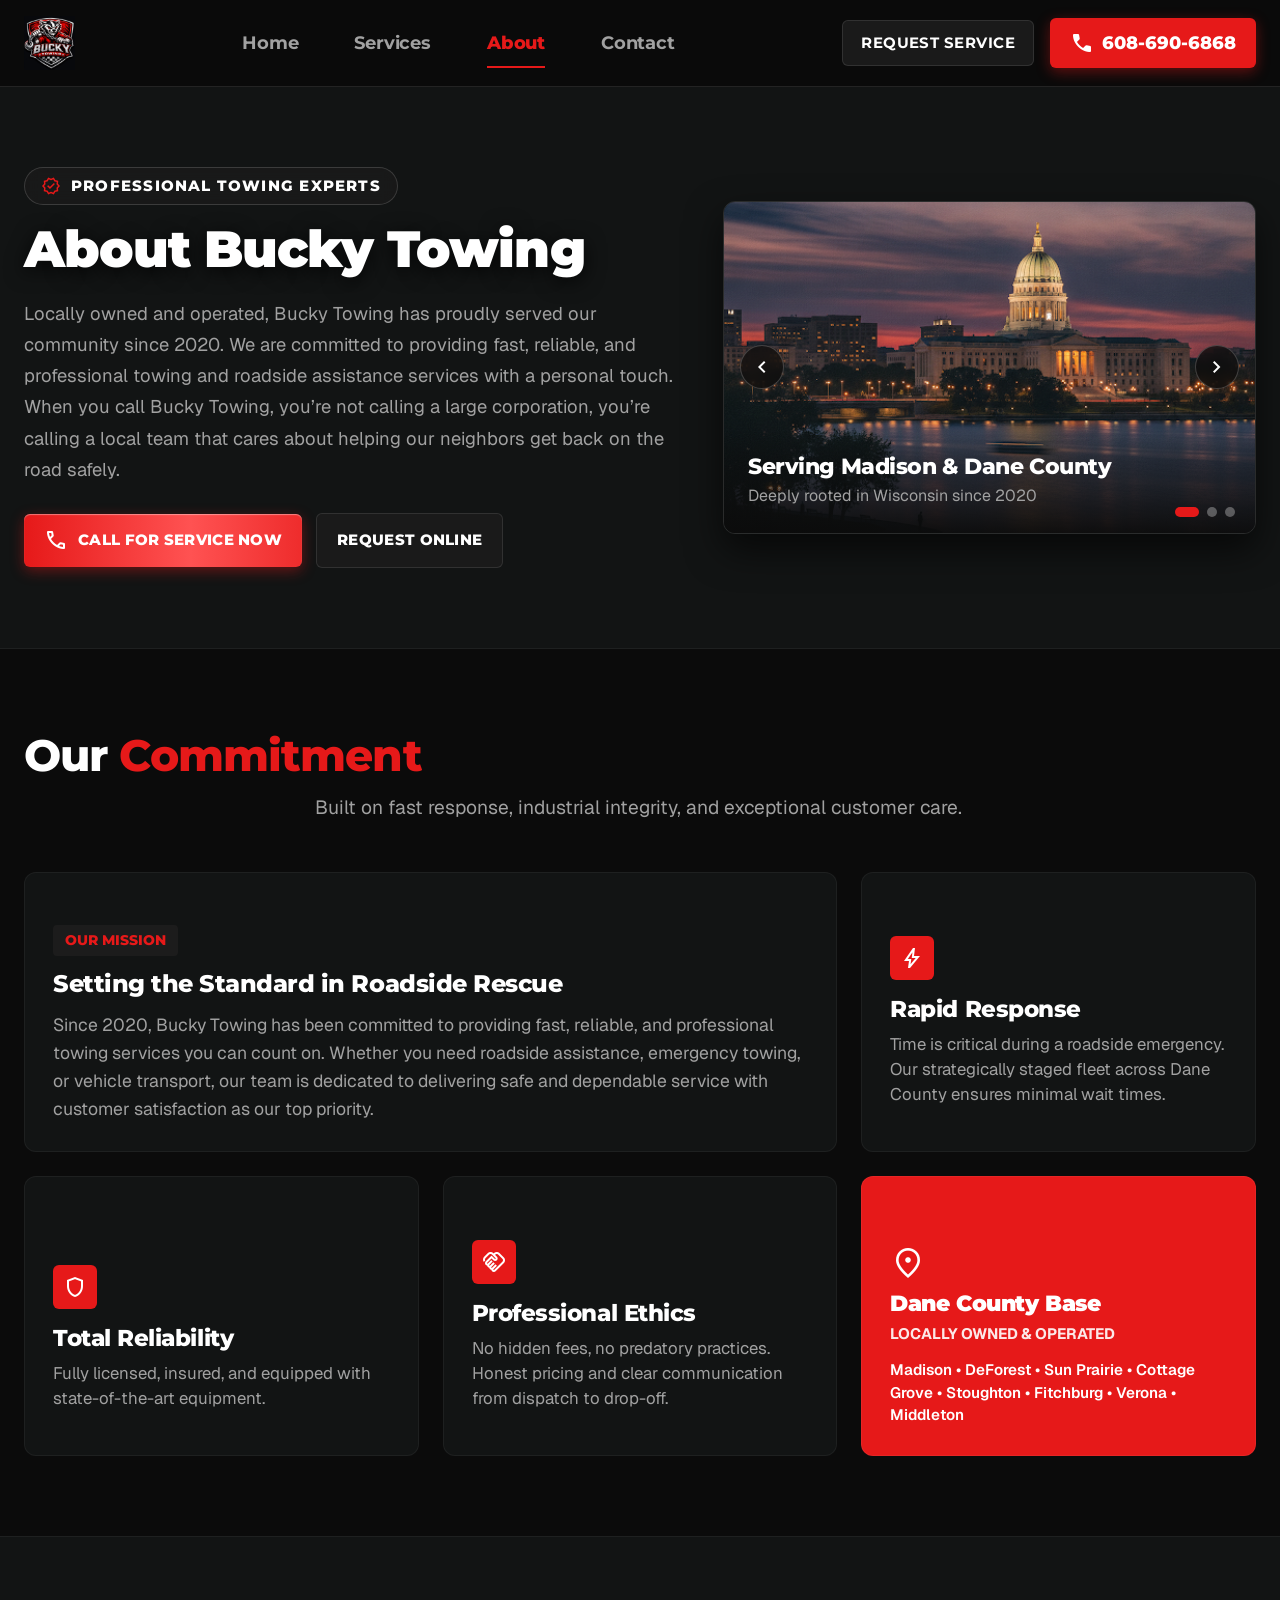
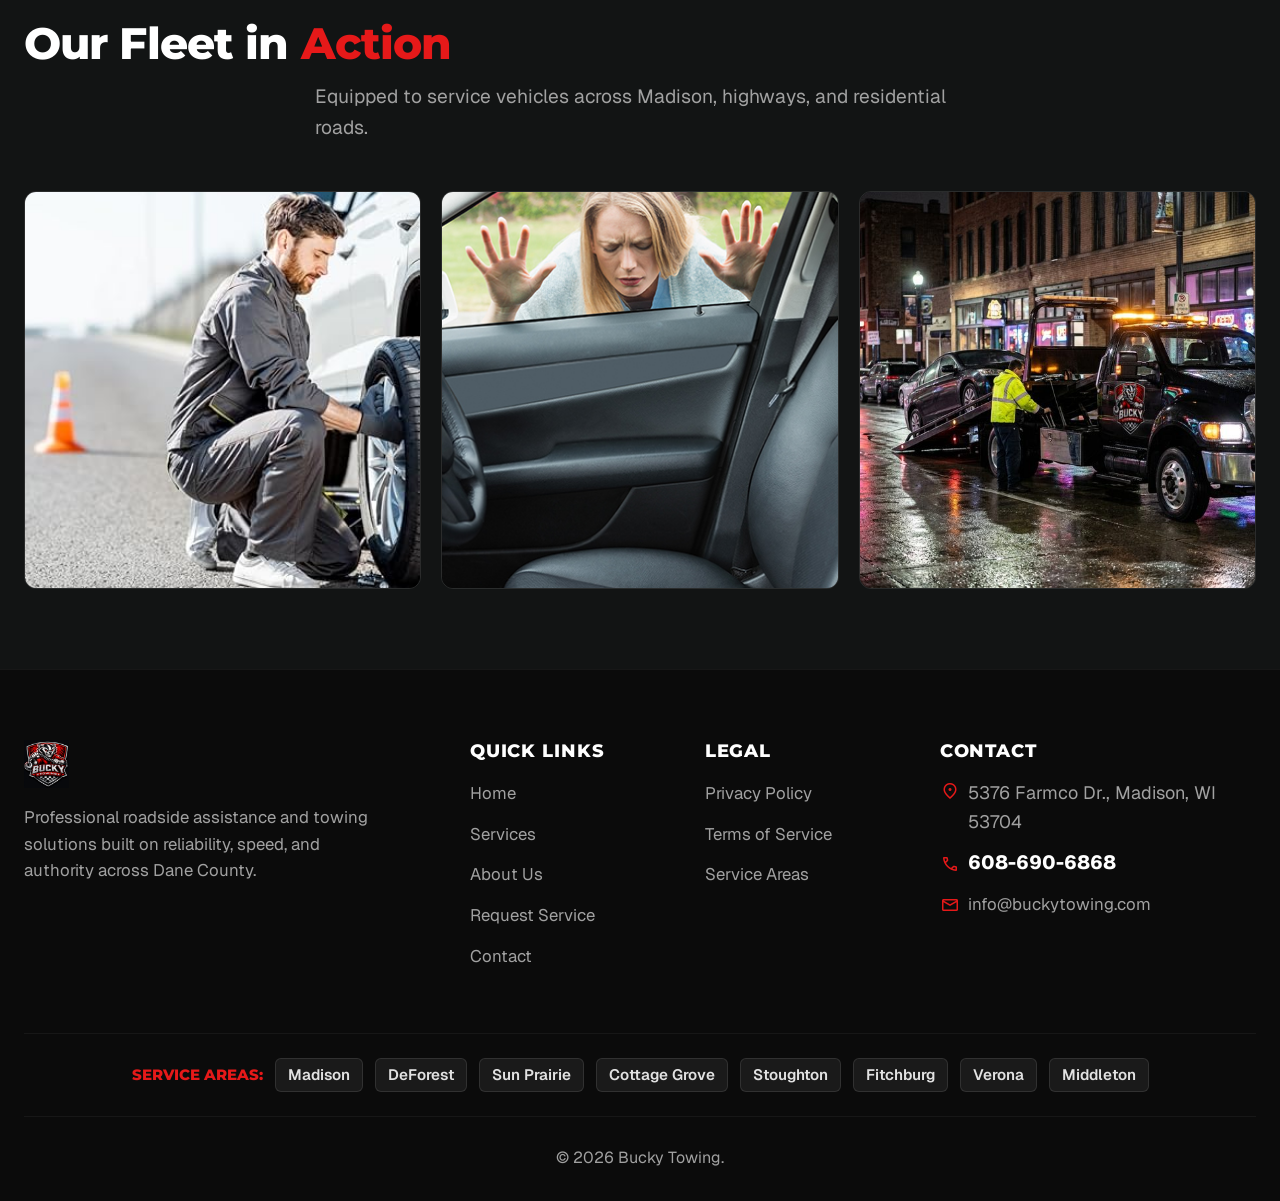
==== commit 3d061e80: "Use new photos with responsive srcset; remove footer credit" ====
--- a/about.html
+++ b/about.html
@@ -1,396 +1,393 @@
-<!DOCTYPE html>
-<html lang="en">
-
-<head>
-    <meta charset="UTF-8">
-    <meta name="viewport" content="width=device-width, initial-scale=1.0">
-    <title>About Us | Bucky Towing - Serving Dane County Since 2020</title>
-    <meta name="description"
-        content="Locally owned & operated since 2020, Bucky Towing delivers fast, reliable, professional towing and roadside assistance across Madison and Dane County, WI.">
-    <link rel="canonical" href="https://buckytowing.com/about.html">
-
-    <!-- Open Graph / Social Meta -->
-    <meta property="og:type" content="website">
-    <meta property="og:url" content="https://buckytowing.com/about.html">
-    <meta property="og:title" content="About Bucky Towing - Locally Owned Since 2020">
-    <meta property="og:description"
-        content="Fast, reliable, professional towing with a personal touch across Dane County.">
-    <meta property="og:image" content="assets/images/logo.png">
-
-    <!-- Favicon / Browser Bar Icon -->
-    <link rel="icon" type="image/png" href="assets/images/logo.png">
-    <link rel="apple-touch-icon" href="assets/images/logo.png">
-
-    <!-- Fonts & Icons -->
-    <link rel="preconnect" href="https://fonts.googleapis.com">
-    <link rel="preconnect" href="https://fonts.gstatic.com" crossorigin>
-    <link
-        href="https://fonts.googleapis.com/css2?family=Montserrat:wght@600;700;800;900&family=Geist:wght@400;500;600;700&family=Material+Symbols+Outlined:opsz,wght,FILL,GRAD@24,400,0..1,0&display=swap"
-        rel="stylesheet">
-
-    <!-- Core Stylesheet -->
-    <link rel="stylesheet" href="css/style.css">
-</head>
-
-<body>
-
-    <!-- Site Header -->
-    <header class="site-header">
-        <div class="container header-inner">
-            <a href="index.html" class="brand-logo" aria-label="Bucky Towing Home">
-                <img src="assets/images/logo.png" alt="Bucky Towing Logo" width="220" height="54">
-            </a>
-
-            <!-- Prominent Nav Tabs -->
-            <nav class="main-nav" aria-label="Primary Navigation">
-                <a href="index.html" class="nav-tab">Home</a>
-                <a href="services.html" class="nav-tab">Services</a>
-                <a href="about.html" class="nav-tab active">About</a>
-                <a href="contact.html" class="nav-tab">Contact</a>
-            </nav>
-
-            <div class="header-cta">
-                <a href="https://public.towbook.com/k7KV" target="_blank" rel="noopener noreferrer" class="header-request-btn">Request Service</a>
-                <a href="tel:6086906868" class="header-phone-btn" title="Call Bucky Towing Dispatch">
-                    <span class="material-symbols-outlined" style="font-variation-settings: 'FILL' 1;">call</span>
-                    <span>608-690-6868</span>
-                </a>
-                <button class="mobile-menu-toggle" aria-label="Toggle mobile menu">
-                    <span class="material-symbols-outlined">menu</span>
-                </button>
-            </div>
-        </div>
-    </header>
-
-    <main class="main-content">
-        <!-- Hero Section with Updated Summary & Slideshow -->
-        <section class="section-padding"
-            style="background-color: var(--color-surface-dim); border-bottom: 1px solid var(--color-surface-border-subtle);">
-            <div class="container">
-                <div style="display: grid; grid-template-columns: 1.1fr 0.9fr; gap: 48px; align-items: center;"
-                    class="about-hero-grid">
-
-                    <!-- Left: About Summary -->
-                    <div class="reveal">
-                        <div class="hero-badge" style="margin-bottom: 16px;">
-                            <span class="material-symbols-outlined text-accent" style="font-size: 20px;">verified</span>
-                            <span class="hero-badge-text">Professional Towing Experts</span>
-                        </div>
-                        <h1 class="hero-title" style="font-size: clamp(2.2rem, 4vw, 3.2rem); margin-bottom: 20px;">About
-                            Bucky Towing</h1>
-                        <p
-                            style="font-size: 1.15rem; color: var(--color-text-muted); line-height: 1.7; margin-bottom: 28px;">
-                            Locally owned and operated, Bucky Towing has proudly served our community since 2020. We are
-                            committed to providing fast, reliable, and professional towing and roadside assistance
-                            services with a personal touch. When you call Bucky Towing, you’re not calling a large
-                            corporation, you’re calling a local team that cares about helping our neighbors get back on
-                            the road safely.
-                        </p>
-                        <div class="about-hero-actions">
-                            <a href="tel:6086906868" class="btn btn-primary btn-shimmer">
-                                <span class="material-symbols-outlined">call</span>
-                                Call For Service Now
-                            </a>
-                            <a href="https://public.towbook.com/k7KV" target="_blank" rel="noopener noreferrer" class="btn btn-secondary">
-                                Request Online
-                            </a>
-                        </div>
-                    </div>
-
-                    <!-- Right: Interactive Slideshow (Wisconsin Capitol & Light Duty Fleet) -->
-                    <div class="reveal">
-                        <div class="slideshow-container">
-
-                            <!-- Slide 1: Wisconsin State Capitol -->
-                            <div class="slide active">
-                                <img src="assets/images/madison-capitol.jpg"
-                                    alt="Wisconsin State Capitol building in Madison at twilight" width="800"
-                                    height="500">
-                                <div class="slide-caption">
-                                    <h4>Serving Madison & Dane County</h4>
-                                    <p>Deeply rooted in Wisconsin since 2020</p>
-                                </div>
-                            </div>
-
-                            <!-- Slide 2: Light Duty Tow Truck -->
-                            <div class="slide">
-                                <img src="assets/images/hero-tow-truck.jpg" alt="Light Duty Modern Flatbed Tow Truck"
-                                    width="800" height="500">
-                                <div class="slide-caption">
-                                    <h4>Modern Light & Medium Duty Fleet</h4>
-                                    <p>Precision equipment ensuring zero vehicle damage</p>
-                                </div>
-                            </div>
-
-                            <!-- Slide 3: Roadside Assistance Crew -->
-                            <div class="slide">
-                                <img src="assets/images/service-jump-start.jpg"
-                                    alt="Bucky Towing Roadside Assistance Operator" width="800" height="500">
-                                <div class="slide-caption">
-                                    <h4>24/7 Dedicated Dispatch</h4>
-                                    <p>Trained operators ready to assist anywhere in Dane County</p>
-                                </div>
-                            </div>
-
-                            <!-- Controls -->
-                            <div class="slideshow-controls">
-                                <button class="slide-btn slide-prev" aria-label="Previous slide">
-                                    <span class="material-symbols-outlined">chevron_left</span>
-                                </button>
-                                <button class="slide-btn slide-next" aria-label="Next slide">
-                                    <span class="material-symbols-outlined">chevron_right</span>
-                                </button>
-                            </div>
-
-                            <!-- Dots -->
-                            <div class="slide-dots">
-                                <span class="slide-dot active"></span>
-                                <span class="slide-dot"></span>
-                                <span class="slide-dot"></span>
-                            </div>
-                        </div>
-                    </div>
-
-                </div>
-            </div>
-        </section>
-
-        <!-- Mission & Values Bento Grid -->
-        <section class="section-padding">
-            <div class="container">
-                <div class="section-header text-center reveal">
-                    <h2 class="section-title">Our <span class="text-accent">Commitment</span></h2>
-                    <p class="section-subtitle" style="margin: 0 auto;">Built on fast response, industrial integrity,
-                        and exceptional customer care.</p>
-                </div>
-
-                <div class="services-grid">
-
-                    <!-- Mission Statement (Wide span) -->
-                    <div class="service-card reveal"
-                        style="grid-column: span 8; min-height: 260px; background-color: var(--color-surface-dim);">
-                        <div class="service-card-content">
-                            <span
-                                style="display: inline-block; padding: 4px 12px; background: #1C1C1C; color: var(--color-accent-red); font-family: var(--font-heading); font-size: 0.9rem; font-weight: 800; text-transform: uppercase; border-radius: 4px; margin-bottom: 14px;">Our
-                                Mission</span>
-                            <h3 style="font-size: 1.5rem; font-weight: 800; margin-bottom: 12px;">Setting the Standard
-                                in Roadside Rescue</h3>
-                            <p style="color: var(--color-text-muted); font-size: 1.1rem; line-height: 1.6;">
-                                Since 2020, Bucky Towing has been committed to providing fast, reliable, and
-                                professional towing services you can count on. Whether you need roadside assistance,
-                                emergency towing, or vehicle transport, our team is dedicated to delivering safe and
-                                dependable service with customer satisfaction as our top priority.
-                            </p>
-                        </div>
-                    </div>
-
-                    <!-- Core Value 1: Rapid Response -->
-                    <div class="service-card reveal"
-                        style="grid-column: span 4; background-color: var(--color-surface-dim);">
-                        <div class="service-card-content">
-                            <div class="service-icon-badge">
-                                <span class="material-symbols-outlined">bolt</span>
-                            </div>
-                            <h3 class="service-card-title">Rapid Response</h3>
-                            <p class="service-card-desc">Time is critical during a roadside emergency. Our strategically
-                                staged fleet across Dane County ensures minimal wait times.</p>
-                        </div>
-                    </div>
-
-                    <!-- Core Value 2: Total Reliability (Updated copy: 'equipment') -->
-                    <div class="service-card reveal"
-                        style="grid-column: span 4; background-color: var(--color-surface-dim);">
-                        <div class="service-card-content">
-                            <div class="service-icon-badge">
-                                <span class="material-symbols-outlined">shield</span>
-                            </div>
-                            <h3 class="service-card-title">Total Reliability</h3>
-                            <p class="service-card-desc">Fully licensed, insured, and equipped with state-of-the-art
-                                equipment.</p>
-                        </div>
-                    </div>
-
-                    <!-- Core Value 3: Professional Ethics -->
-                    <div class="service-card reveal"
-                        style="grid-column: span 4; background-color: var(--color-surface-dim);">
-                        <div class="service-card-content">
-                            <div class="service-icon-badge">
-                                <span class="material-symbols-outlined">handshake</span>
-                            </div>
-                            <h3 class="service-card-title">Professional Ethics</h3>
-                            <p class="service-card-desc">No hidden fees, no predatory practices. Honest pricing and
-                                clear communication from dispatch to drop-off.</p>
-                        </div>
-                    </div>
-
-                    <!-- Service Area Highlight (Madison First) -->
-                    <div class="service-card reveal"
-                        style="grid-column: span 4; background-color: var(--color-accent-red); color: white;">
-                        <div class="service-card-content">
-                            <span class="material-symbols-outlined"
-                                style="font-size: 36px; margin-bottom: 8px;">location_on</span>
-                            <h3 style="font-size: 1.4rem; font-weight: 900; margin-bottom: 6px;">Dane County Base</h3>
-                            <p
-                                style="font-size: 0.95rem; font-weight: 700; text-transform: uppercase; margin-bottom: 12px; opacity: 0.9;">
-                                Locally Owned & Operated</p>
-                            <p style="font-size: 0.95rem; line-height: 1.5; font-weight: 600;">
-                                Madison • DeForest • Sun Prairie • Cottage Grove • Stoughton • Fitchburg • Verona •
-                                Middleton
-                            </p>
-                        </div>
-                    </div>
-
-                </div>
-            </div>
-        </section>
-
-        <!-- Our Fleet in Action Gallery -->
-        <section class="section-padding"
-            style="background-color: var(--color-surface-dim); border-top: 1px solid var(--color-surface-border-subtle);">
-            <div class="container">
-                <div class="section-header text-center reveal">
-                    <h2 class="section-title">Our Fleet in <span class="text-accent">Action</span></h2>
-                    <p class="section-subtitle" style="margin: 0 auto;">Equipped to service vehicles across Madison,
-                        highways, and residential roads.</p>
-                </div>
-
-                <div style="display: grid; grid-template-columns: repeat(3, 1fr); gap: 20px;"
-                    class="fleet-gallery-grid">
-                    <div class="reveal"
-                        style="border-radius: var(--border-radius-md); overflow: hidden; border: 1px solid var(--color-surface-border); aspect-ratio: 1 / 1;">
-                        <img src="assets/images/tire-change.jpeg" alt="Roadside Tire Change Assistance"
-                            style="width: 100%; height: 100%; object-fit: cover;" loading="lazy">
-                    </div>
-                    <div class="reveal"
-                        style="border-radius: var(--border-radius-md); overflow: hidden; border: 1px solid var(--color-surface-border); aspect-ratio: 1 / 1;">
-                        <img src="assets/images/car-lockout.jpg" alt="Vehicle Lockout Entry Service"
-                            style="width: 100%; height: 100%; object-fit: cover;" loading="lazy">
-                    </div>
-                    <div class="reveal"
-                        style="border-radius: var(--border-radius-md); overflow: hidden; border: 1px solid var(--color-surface-border); aspect-ratio: 1 / 1;">
-                        <img src="assets/images/winch-equipment-real.jpg" alt="Heavy Duty Hydraulic Towing Winch Equipment"
-                            style="width: 100%; height: 100%; object-fit: cover;" loading="lazy">
-                    </div>
-                </div>
-            </div>
-        </section>
-    </main>
-
-    <!-- Standardized Footer -->
-    <footer class="site-footer">
-        <div class="container">
-            <div class="footer-grid">
-                <div class="footer-brand">
-                    <img src="assets/images/logo.png" alt="Bucky Towing Logo"
-                        style="height: 48px; width: auto; margin-bottom: 16px;">
-                    <p>Professional roadside assistance and towing solutions built on reliability, speed, and authority
-                        across Dane County.</p>
-                </div>
-                <div>
-                    <h4 class="footer-col-title">Quick Links</h4>
-                    <ul class="footer-links">
-                        <li><a href="index.html">Home</a></li>
-                        <li><a href="services.html">Services</a></li>
-                        <li><a href="about.html">About Us</a></li>
-                        <li><a href="https://public.towbook.com/k7KV" target="_blank" rel="noopener noreferrer">Request Service</a></li>
-                        <li><a href="contact.html">Contact</a></li>
-                    </ul>
-                </div>
-                <div>
-                    <h4 class="footer-col-title">Legal</h4>
-                    <ul class="footer-links">
-                        <li><a href="privacy-policy.html">Privacy Policy</a></li>
-                        <li><a href="terms-of-service.html">Terms of Service</a></li>
-                        <li><a href="services.html#areas">Service Areas</a></li>
-                    </ul>
-                </div>
-                <div>
-                    <h4 class="footer-col-title">Contact</h4>
-                    <ul class="footer-links">
-                        <li style="display: flex; align-items: flex-start; gap: 8px; color: var(--color-text-muted);">
-                            <span class="material-symbols-outlined text-accent"
-                                style="font-size: 20px; margin-top: 2px;">location_on</span>
-                            <span>5376 Farmco Dr., Madison, WI 53704</span>
-                        </li>
-                        <li style="display: flex; align-items: center; gap: 8px; margin-top: 10px;">
-                            <span class="material-symbols-outlined text-accent" style="font-size: 20px;">call</span>
-                            <a href="tel:6086906868"
-                                style="color: white; font-weight: 800; font-size: 1.2rem;">608-690-6868</a>
-                        </li>
-                        <li style="display: flex; align-items: center; gap: 8px; margin-top: 8px;">
-                            <span class="material-symbols-outlined text-accent" style="font-size: 20px;">mail</span>
-                            <a href="mailto:info@buckytowing.com">info@buckytowing.com</a>
-                        </li>
-                    </ul>
-                </div>
-            </div>
-
-            <!-- Service Areas List (Madison First) -->
-            <div
-                style="border-top: 1px solid var(--color-surface-border-subtle); padding-top: 24px; margin-bottom: 24px;">
-                <div style="display: flex; flex-wrap: wrap; align-items: center; justify-content: center; gap: 12px;">
-                    <span
-                        style="font-family: var(--font-heading); font-weight: 800; font-size: 0.95rem; text-transform: uppercase; color: var(--color-accent-red);">Service
-                        Areas:</span>
-                    <a href="services.html" class="service-area-pill">Madison</a>
-                    <a href="services.html" class="service-area-pill">DeForest</a>
-                    <a href="services.html" class="service-area-pill">Sun Prairie</a>
-                    <a href="services.html" class="service-area-pill">Cottage Grove</a>
-                    <a href="services.html" class="service-area-pill">Stoughton</a>
-                    <a href="services.html" class="service-area-pill">Fitchburg</a>
-                    <a href="services.html" class="service-area-pill">Verona</a>
-                    <a href="services.html" class="service-area-pill">Middleton</a>
-                </div>
-            </div>
-
-            <div class="footer-bottom">
-                <p>© 2026 Bucky Towing. Managed by <a href="mailto:info@negmcloud.com"
-                        style="color: var(--color-accent-red); font-weight: 800; font-size: 1.1rem;">
-                        Negm Cloud
-                    </a>.</p>
-            </div>
-        </div>
-    </footer>
-
-    <!-- Mobile Bottom Navigation -->
-    <nav class="mobile-bottom-nav" aria-label="Mobile Bottom Navigation">
-        <a href="index.html" class="mobile-nav-item">
-            <span class="material-symbols-outlined">home</span>
-            <span>Home</span>
-        </a>
-        <a href="services.html" class="mobile-nav-item">
-            <span class="material-symbols-outlined">auto_towing</span>
-            <span>Services</span>
-        </a>
-        <a href="tel:6086906868" class="mobile-nav-item mobile-nav-item-call">
-            <span class="material-symbols-outlined" style="font-variation-settings: 'FILL' 1;">call</span>
-            <span>Call 24/7</span>
-        </a>
-        <a href="https://public.towbook.com/k7KV" target="_blank" rel="noopener noreferrer" class="mobile-nav-item">
-            <span class="material-symbols-outlined">send</span>
-            <span>Request</span>
-        </a>
-        <a href="contact.html" class="mobile-nav-item">
-            <span class="material-symbols-outlined">location_on</span>
-            <span>Contact</span>
-        </a>
-    </nav>
-
-    <style>
-        @media (max-width: 991px) {
-            .about-hero-grid {
-                grid-template-columns: 1fr !important;
-            }
-
-            .fleet-gallery-grid {
-                grid-template-columns: 1fr !important;
-            }
-        }
-    </style>
-
-    <!-- Scripts -->
-    <script src="js/main.js" defer></script>
-    <script src="js/slideshow.js" defer></script>
-</body>
-
+<!DOCTYPE html>
+<html lang="en">
+
+<head>
+    <meta charset="UTF-8">
+    <meta name="viewport" content="width=device-width, initial-scale=1.0">
+    <title>About Us | Bucky Towing - Serving Dane County Since 2020</title>
+    <meta name="description"
+        content="Locally owned & operated since 2020, Bucky Towing delivers fast, reliable, professional towing and roadside assistance across Madison and Dane County, WI.">
+    <link rel="canonical" href="https://buckytowing.com/about.html">
+
+    <!-- Open Graph / Social Meta -->
+    <meta property="og:type" content="website">
+    <meta property="og:url" content="https://buckytowing.com/about.html">
+    <meta property="og:title" content="About Bucky Towing - Locally Owned Since 2020">
+    <meta property="og:description"
+        content="Fast, reliable, professional towing with a personal touch across Dane County.">
+    <meta property="og:image" content="assets/images/logo.png">
+
+    <!-- Favicon / Browser Bar Icon -->
+    <link rel="icon" type="image/png" href="assets/images/logo.png">
+    <link rel="apple-touch-icon" href="assets/images/logo.png">
+
+    <!-- Fonts & Icons -->
+    <link rel="preconnect" href="https://fonts.googleapis.com">
+    <link rel="preconnect" href="https://fonts.gstatic.com" crossorigin>
+    <link
+        href="https://fonts.googleapis.com/css2?family=Montserrat:wght@600;700;800;900&family=Geist:wght@400;500;600;700&family=Material+Symbols+Outlined:opsz,wght,FILL,GRAD@24,400,0..1,0&display=swap"
+        rel="stylesheet">
+
+    <!-- Core Stylesheet -->
+    <link rel="stylesheet" href="css/style.css">
+</head>
+
+<body>
+
+    <!-- Site Header -->
+    <header class="site-header">
+        <div class="container header-inner">
+            <a href="index.html" class="brand-logo" aria-label="Bucky Towing Home">
+                <img src="assets/images/logo.png" alt="Bucky Towing Logo" width="220" height="54">
+            </a>
+
+            <!-- Prominent Nav Tabs -->
+            <nav class="main-nav" aria-label="Primary Navigation">
+                <a href="index.html" class="nav-tab">Home</a>
+                <a href="services.html" class="nav-tab">Services</a>
+                <a href="about.html" class="nav-tab active">About</a>
+                <a href="contact.html" class="nav-tab">Contact</a>
+            </nav>
+
+            <div class="header-cta">
+                <a href="https://public.towbook.com/k7KV" target="_blank" rel="noopener noreferrer" class="header-request-btn">Request Service</a>
+                <a href="tel:6086906868" class="header-phone-btn" title="Call Bucky Towing Dispatch">
+                    <span class="material-symbols-outlined" style="font-variation-settings: 'FILL' 1;">call</span>
+                    <span>608-690-6868</span>
+                </a>
+                <button class="mobile-menu-toggle" aria-label="Toggle mobile menu">
+                    <span class="material-symbols-outlined">menu</span>
+                </button>
+            </div>
+        </div>
+    </header>
+
+    <main class="main-content">
+        <!-- Hero Section with Updated Summary & Slideshow -->
+        <section class="section-padding"
+            style="background-color: var(--color-surface-dim); border-bottom: 1px solid var(--color-surface-border-subtle);">
+            <div class="container">
+                <div style="display: grid; grid-template-columns: 1.1fr 0.9fr; gap: 48px; align-items: center;"
+                    class="about-hero-grid">
+
+                    <!-- Left: About Summary -->
+                    <div class="reveal">
+                        <div class="hero-badge" style="margin-bottom: 16px;">
+                            <span class="material-symbols-outlined text-accent" style="font-size: 20px;">verified</span>
+                            <span class="hero-badge-text">Professional Towing Experts</span>
+                        </div>
+                        <h1 class="hero-title" style="font-size: clamp(2.2rem, 4vw, 3.2rem); margin-bottom: 20px;">About
+                            Bucky Towing</h1>
+                        <p
+                            style="font-size: 1.15rem; color: var(--color-text-muted); line-height: 1.7; margin-bottom: 28px;">
+                            Locally owned and operated, Bucky Towing has proudly served our community since 2020. We are
+                            committed to providing fast, reliable, and professional towing and roadside assistance
+                            services with a personal touch. When you call Bucky Towing, you’re not calling a large
+                            corporation, you’re calling a local team that cares about helping our neighbors get back on
+                            the road safely.
+                        </p>
+                        <div class="about-hero-actions">
+                            <a href="tel:6086906868" class="btn btn-primary btn-shimmer">
+                                <span class="material-symbols-outlined">call</span>
+                                Call For Service Now
+                            </a>
+                            <a href="https://public.towbook.com/k7KV" target="_blank" rel="noopener noreferrer" class="btn btn-secondary">
+                                Request Online
+                            </a>
+                        </div>
+                    </div>
+
+                    <!-- Right: Interactive Slideshow (Wisconsin Capitol & Light Duty Fleet) -->
+                    <div class="reveal">
+                        <div class="slideshow-container">
+
+                            <!-- Slide 1: Wisconsin State Capitol -->
+                            <div class="slide active">
+                                <img src="assets/images/madison-capitol.jpg"
+                                    alt="Wisconsin State Capitol building in Madison at twilight" width="800"
+                                    height="500">
+                                <div class="slide-caption">
+                                    <h4>Serving Madison & Dane County</h4>
+                                    <p>Deeply rooted in Wisconsin since 2020</p>
+                                </div>
+                            </div>
+
+                            <!-- Slide 2: Light Duty Tow Truck -->
+                            <div class="slide">
+                                <img src="assets/images/hero-tow-truck.jpg" alt="Light Duty Modern Flatbed Tow Truck"
+                                    width="800" height="500">
+                                <div class="slide-caption">
+                                    <h4>Modern Light & Medium Duty Fleet</h4>
+                                    <p>Precision equipment ensuring zero vehicle damage</p>
+                                </div>
+                            </div>
+
+                            <!-- Slide 3: Roadside Assistance Crew -->
+                            <div class="slide">
+                                <img src="assets/images/service-jump-start.jpg"
+                                    alt="Bucky Towing Roadside Assistance Operator" width="800" height="500">
+                                <div class="slide-caption">
+                                    <h4>24/7 Dedicated Dispatch</h4>
+                                    <p>Trained operators ready to assist anywhere in Dane County</p>
+                                </div>
+                            </div>
+
+                            <!-- Controls -->
+                            <div class="slideshow-controls">
+                                <button class="slide-btn slide-prev" aria-label="Previous slide">
+                                    <span class="material-symbols-outlined">chevron_left</span>
+                                </button>
+                                <button class="slide-btn slide-next" aria-label="Next slide">
+                                    <span class="material-symbols-outlined">chevron_right</span>
+                                </button>
+                            </div>
+
+                            <!-- Dots -->
+                            <div class="slide-dots">
+                                <span class="slide-dot active"></span>
+                                <span class="slide-dot"></span>
+                                <span class="slide-dot"></span>
+                            </div>
+                        </div>
+                    </div>
+
+                </div>
+            </div>
+        </section>
+
+        <!-- Mission & Values Bento Grid -->
+        <section class="section-padding">
+            <div class="container">
+                <div class="section-header text-center reveal">
+                    <h2 class="section-title">Our <span class="text-accent">Commitment</span></h2>
+                    <p class="section-subtitle" style="margin: 0 auto;">Built on fast response, industrial integrity,
+                        and exceptional customer care.</p>
+                </div>
+
+                <div class="services-grid">
+
+                    <!-- Mission Statement (Wide span) -->
+                    <div class="service-card reveal"
+                        style="grid-column: span 8; min-height: 260px; background-color: var(--color-surface-dim);">
+                        <div class="service-card-content">
+                            <span
+                                style="display: inline-block; padding: 4px 12px; background: #1C1C1C; color: var(--color-accent-red); font-family: var(--font-heading); font-size: 0.9rem; font-weight: 800; text-transform: uppercase; border-radius: 4px; margin-bottom: 14px;">Our
+                                Mission</span>
+                            <h3 style="font-size: 1.5rem; font-weight: 800; margin-bottom: 12px;">Setting the Standard
+                                in Roadside Rescue</h3>
+                            <p style="color: var(--color-text-muted); font-size: 1.1rem; line-height: 1.6;">
+                                Since 2020, Bucky Towing has been committed to providing fast, reliable, and
+                                professional towing services you can count on. Whether you need roadside assistance,
+                                emergency towing, or vehicle transport, our team is dedicated to delivering safe and
+                                dependable service with customer satisfaction as our top priority.
+                            </p>
+                        </div>
+                    </div>
+
+                    <!-- Core Value 1: Rapid Response -->
+                    <div class="service-card reveal"
+                        style="grid-column: span 4; background-color: var(--color-surface-dim);">
+                        <div class="service-card-content">
+                            <div class="service-icon-badge">
+                                <span class="material-symbols-outlined">bolt</span>
+                            </div>
+                            <h3 class="service-card-title">Rapid Response</h3>
+                            <p class="service-card-desc">Time is critical during a roadside emergency. Our strategically
+                                staged fleet across Dane County ensures minimal wait times.</p>
+                        </div>
+                    </div>
+
+                    <!-- Core Value 2: Total Reliability (Updated copy: 'equipment') -->
+                    <div class="service-card reveal"
+                        style="grid-column: span 4; background-color: var(--color-surface-dim);">
+                        <div class="service-card-content">
+                            <div class="service-icon-badge">
+                                <span class="material-symbols-outlined">shield</span>
+                            </div>
+                            <h3 class="service-card-title">Total Reliability</h3>
+                            <p class="service-card-desc">Fully licensed, insured, and equipped with state-of-the-art
+                                equipment.</p>
+                        </div>
+                    </div>
+
+                    <!-- Core Value 3: Professional Ethics -->
+                    <div class="service-card reveal"
+                        style="grid-column: span 4; background-color: var(--color-surface-dim);">
+                        <div class="service-card-content">
+                            <div class="service-icon-badge">
+                                <span class="material-symbols-outlined">handshake</span>
+                            </div>
+                            <h3 class="service-card-title">Professional Ethics</h3>
+                            <p class="service-card-desc">No hidden fees, no predatory practices. Honest pricing and
+                                clear communication from dispatch to drop-off.</p>
+                        </div>
+                    </div>
+
+                    <!-- Service Area Highlight (Madison First) -->
+                    <div class="service-card reveal"
+                        style="grid-column: span 4; background-color: var(--color-accent-red); color: white;">
+                        <div class="service-card-content">
+                            <span class="material-symbols-outlined"
+                                style="font-size: 36px; margin-bottom: 8px;">location_on</span>
+                            <h3 style="font-size: 1.4rem; font-weight: 900; margin-bottom: 6px;">Dane County Base</h3>
+                            <p
+                                style="font-size: 0.95rem; font-weight: 700; text-transform: uppercase; margin-bottom: 12px; opacity: 0.9;">
+                                Locally Owned & Operated</p>
+                            <p style="font-size: 0.95rem; line-height: 1.5; font-weight: 600;">
+                                Madison • DeForest • Sun Prairie • Cottage Grove • Stoughton • Fitchburg • Verona •
+                                Middleton
+                            </p>
+                        </div>
+                    </div>
+
+                </div>
+            </div>
+        </section>
+
+        <!-- Our Fleet in Action Gallery -->
+        <section class="section-padding"
+            style="background-color: var(--color-surface-dim); border-top: 1px solid var(--color-surface-border-subtle);">
+            <div class="container">
+                <div class="section-header text-center reveal">
+                    <h2 class="section-title">Our Fleet in <span class="text-accent">Action</span></h2>
+                    <p class="section-subtitle" style="margin: 0 auto;">Equipped to service vehicles across Madison,
+                        highways, and residential roads.</p>
+                </div>
+
+                <div style="display: grid; grid-template-columns: repeat(3, 1fr); gap: 20px;"
+                    class="fleet-gallery-grid">
+                    <div class="reveal"
+                        style="border-radius: var(--border-radius-md); overflow: hidden; border: 1px solid var(--color-surface-border); aspect-ratio: 1 / 1;">
+                        <img src="assets/images/tire-change.jpeg" alt="Roadside Tire Change Assistance"
+                            style="width: 100%; height: 100%; object-fit: cover;" loading="lazy">
+                    </div>
+                    <div class="reveal"
+                        style="border-radius: var(--border-radius-md); overflow: hidden; border: 1px solid var(--color-surface-border); aspect-ratio: 1 / 1;">
+                        <img src="assets/images/car-lockout.jpg" alt="Vehicle Lockout Entry Service"
+                            style="width: 100%; height: 100%; object-fit: cover;" loading="lazy">
+                    </div>
+                    <div class="reveal"
+                        style="border-radius: var(--border-radius-md); overflow: hidden; border: 1px solid var(--color-surface-border); aspect-ratio: 1 / 1;">
+                        <img src="assets/images/flatbed-tow-truck-loading-car-madison.jpg" srcset="assets/images/flatbed-tow-truck-loading-car-madison-600.jpg 600w, assets/images/flatbed-tow-truck-loading-car-madison.jpg 1024w" sizes="(max-width: 991px) 100vw, 33vw" alt="Bucky Towing flatbed tow truck loading a car in downtown Madison, WI" width="1024" height="1024"
+                            style="width: 100%; height: 100%; object-fit: cover;" loading="lazy">
+                    </div>
+                </div>
+            </div>
+        </section>
+    </main>
+
+    <!-- Standardized Footer -->
+    <footer class="site-footer">
+        <div class="container">
+            <div class="footer-grid">
+                <div class="footer-brand">
+                    <img src="assets/images/logo.png" alt="Bucky Towing Logo"
+                        style="height: 48px; width: auto; margin-bottom: 16px;">
+                    <p>Professional roadside assistance and towing solutions built on reliability, speed, and authority
+                        across Dane County.</p>
+                </div>
+                <div>
+                    <h4 class="footer-col-title">Quick Links</h4>
+                    <ul class="footer-links">
+                        <li><a href="index.html">Home</a></li>
+                        <li><a href="services.html">Services</a></li>
+                        <li><a href="about.html">About Us</a></li>
+                        <li><a href="https://public.towbook.com/k7KV" target="_blank" rel="noopener noreferrer">Request Service</a></li>
+                        <li><a href="contact.html">Contact</a></li>
+                    </ul>
+                </div>
+                <div>
+                    <h4 class="footer-col-title">Legal</h4>
+                    <ul class="footer-links">
+                        <li><a href="privacy-policy.html">Privacy Policy</a></li>
+                        <li><a href="terms-of-service.html">Terms of Service</a></li>
+                        <li><a href="services.html#areas">Service Areas</a></li>
+                    </ul>
+                </div>
+                <div>
+                    <h4 class="footer-col-title">Contact</h4>
+                    <ul class="footer-links">
+                        <li style="display: flex; align-items: flex-start; gap: 8px; color: var(--color-text-muted);">
+                            <span class="material-symbols-outlined text-accent"
+                                style="font-size: 20px; margin-top: 2px;">location_on</span>
+                            <span>5376 Farmco Dr., Madison, WI 53704</span>
+                        </li>
+                        <li style="display: flex; align-items: center; gap: 8px; margin-top: 10px;">
+                            <span class="material-symbols-outlined text-accent" style="font-size: 20px;">call</span>
+                            <a href="tel:6086906868"
+                                style="color: white; font-weight: 800; font-size: 1.2rem;">608-690-6868</a>
+                        </li>
+                        <li style="display: flex; align-items: center; gap: 8px; margin-top: 8px;">
+                            <span class="material-symbols-outlined text-accent" style="font-size: 20px;">mail</span>
+                            <a href="mailto:info@buckytowing.com">info@buckytowing.com</a>
+                        </li>
+                    </ul>
+                </div>
+            </div>
+
+            <!-- Service Areas List (Madison First) -->
+            <div
+                style="border-top: 1px solid var(--color-surface-border-subtle); padding-top: 24px; margin-bottom: 24px;">
+                <div style="display: flex; flex-wrap: wrap; align-items: center; justify-content: center; gap: 12px;">
+                    <span
+                        style="font-family: var(--font-heading); font-weight: 800; font-size: 0.95rem; text-transform: uppercase; color: var(--color-accent-red);">Service
+                        Areas:</span>
+                    <a href="services.html" class="service-area-pill">Madison</a>
+                    <a href="services.html" class="service-area-pill">DeForest</a>
+                    <a href="services.html" class="service-area-pill">Sun Prairie</a>
+                    <a href="services.html" class="service-area-pill">Cottage Grove</a>
+                    <a href="services.html" class="service-area-pill">Stoughton</a>
+                    <a href="services.html" class="service-area-pill">Fitchburg</a>
+                    <a href="services.html" class="service-area-pill">Verona</a>
+                    <a href="services.html" class="service-area-pill">Middleton</a>
+                </div>
+            </div>
+
+            <div class="footer-bottom">
+                <p>© 2026 Bucky Towing.</p>
+            </div>
+        </div>
+    </footer>
+
+    <!-- Mobile Bottom Navigation -->
+    <nav class="mobile-bottom-nav" aria-label="Mobile Bottom Navigation">
+        <a href="index.html" class="mobile-nav-item">
+            <span class="material-symbols-outlined">home</span>
+            <span>Home</span>
+        </a>
+        <a href="services.html" class="mobile-nav-item">
+            <span class="material-symbols-outlined">auto_towing</span>
+            <span>Services</span>
+        </a>
+        <a href="tel:6086906868" class="mobile-nav-item mobile-nav-item-call">
+            <span class="material-symbols-outlined" style="font-variation-settings: 'FILL' 1;">call</span>
+            <span>Call 24/7</span>
+        </a>
+        <a href="https://public.towbook.com/k7KV" target="_blank" rel="noopener noreferrer" class="mobile-nav-item">
+            <span class="material-symbols-outlined">send</span>
+            <span>Request</span>
+        </a>
+        <a href="contact.html" class="mobile-nav-item">
+            <span class="material-symbols-outlined">location_on</span>
+            <span>Contact</span>
+        </a>
+    </nav>
+
+    <style>
+        @media (max-width: 991px) {
+            .about-hero-grid {
+                grid-template-columns: 1fr !important;
+            }
+
+            .fleet-gallery-grid {
+                grid-template-columns: 1fr !important;
+            }
+        }
+    </style>
+
+    <!-- Scripts -->
+    <script src="js/main.js" defer></script>
+    <script src="js/slideshow.js" defer></script>
+</body>
+
 </html>
--- a/css/style.css
+++ b/css/style.css
@@ -622,6 +622,23 @@
 @media (max-width: 640px) {
     .service-card-standard {
         grid-column: span 12;
+    }
+}
+
+/* Mobile fix: cards with inline grid-column spans (e.g. About page) must stack */
+@media (max-width: 991px) {
+    .services-grid > [style*="grid-column"] {
+        grid-column: span 6 !important;
+    }
+    .services-grid > [style*="span 8"] {
+        grid-column: span 12 !important;
+    }
+}
+
+@media (max-width: 640px) {
+    .services-grid > *,
+    .services-grid > [style*="grid-column"] {
+        grid-column: span 12 !important;
     }
 }
 
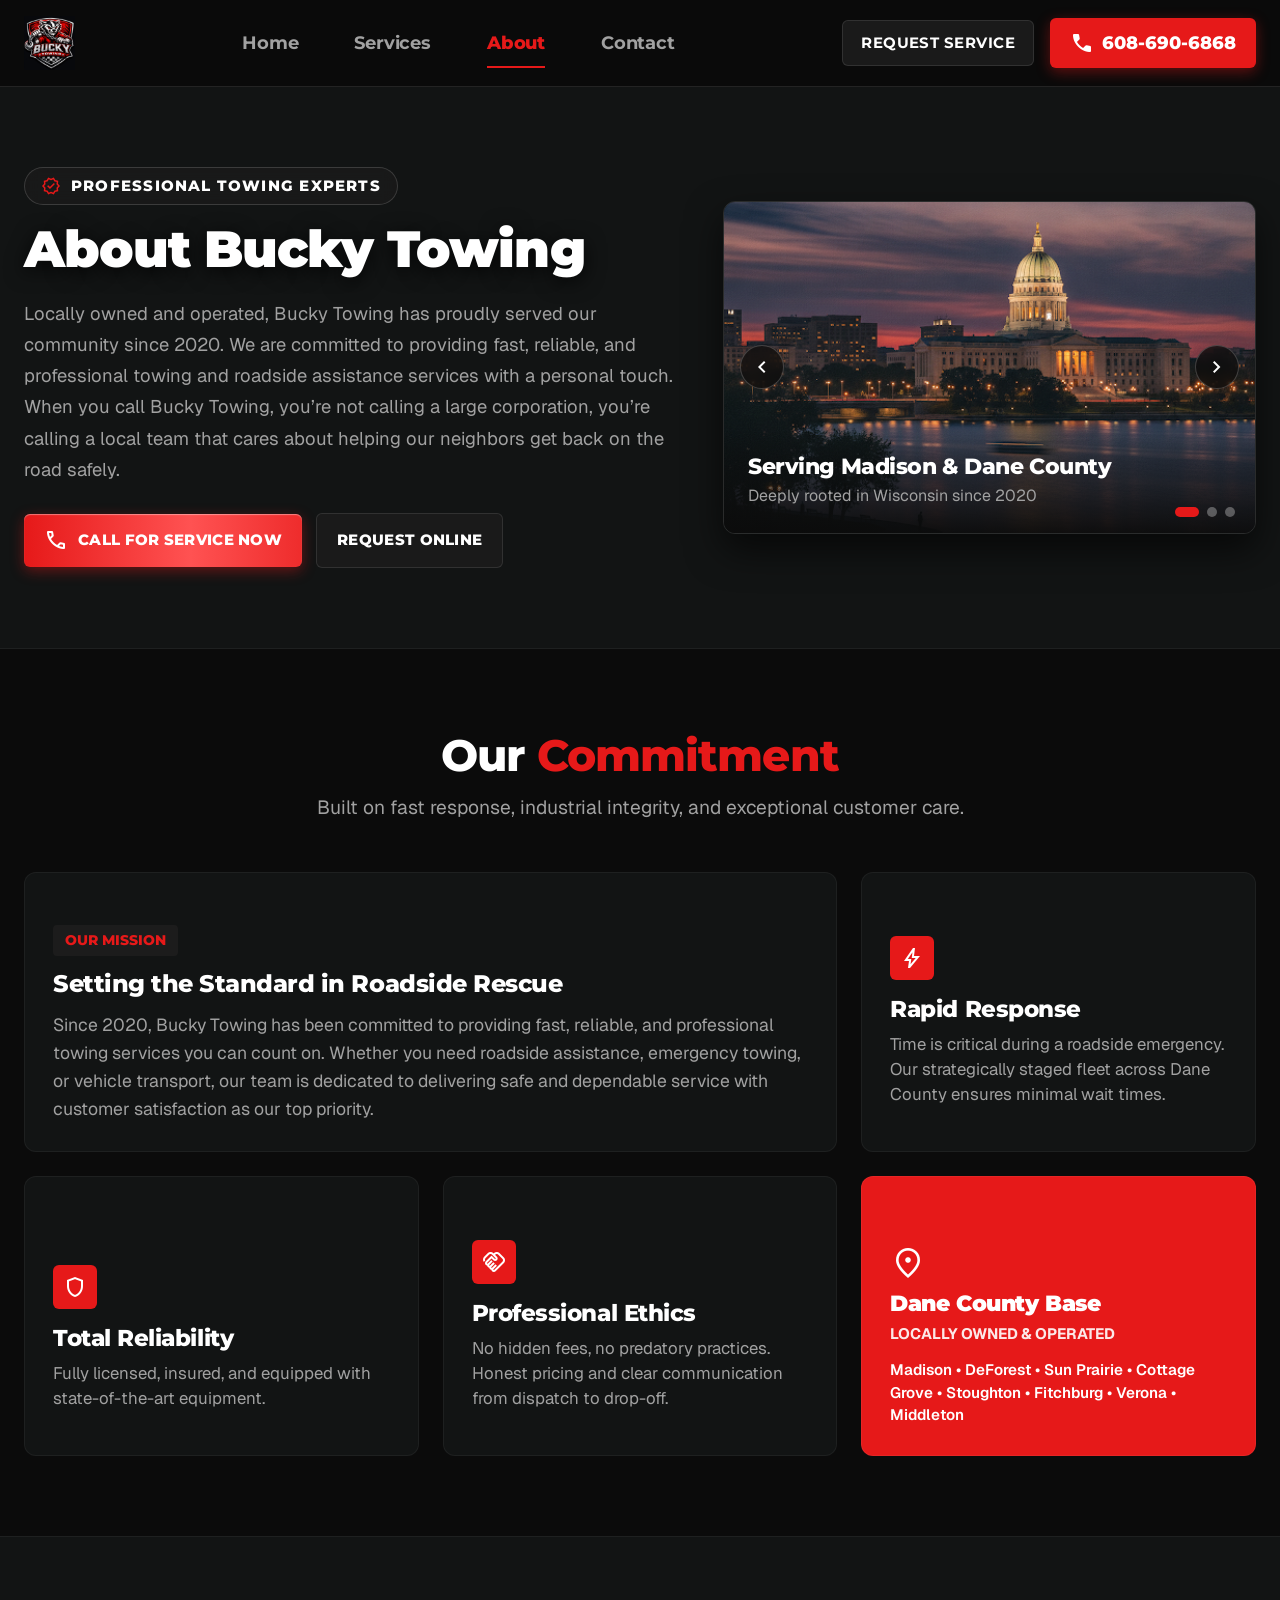
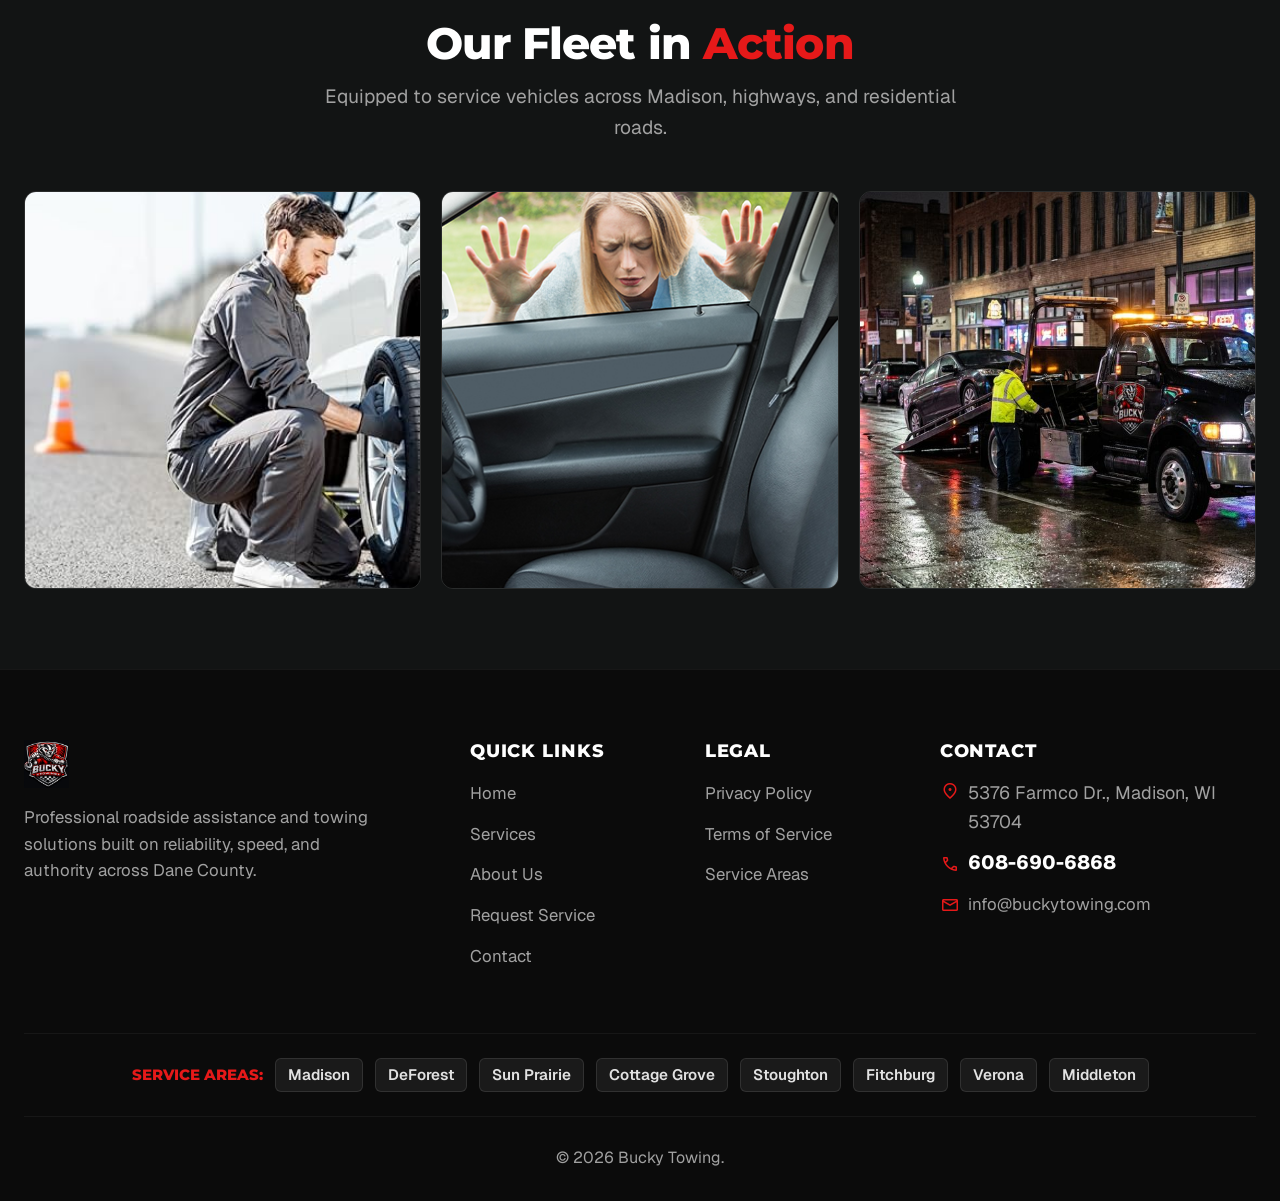
==== commit 5cf2a732: "Bottom bar: About replaces Request (Request moved to menu)" ====
--- a/about.html
+++ b/about.html
@@ -363,9 +363,9 @@
             <span class="material-symbols-outlined" style="font-variation-settings: 'FILL' 1;">call</span>
             <span>Call 24/7</span>
         </a>
-        <a href="https://public.towbook.com/k7KV" target="_blank" rel="noopener noreferrer" class="mobile-nav-item">
-            <span class="material-symbols-outlined">send</span>
-            <span>Request</span>
+        <a href="about.html" class="mobile-nav-item active">
+            <span class="material-symbols-outlined" style="font-variation-settings: 'FILL' 1;">info</span>
+            <span>About</span>
         </a>
         <a href="contact.html" class="mobile-nav-item">
             <span class="material-symbols-outlined">location_on</span>
--- a/css/style.css
+++ b/css/style.css
@@ -1,1332 +1,1544 @@
-/* ==========================================================================
-   BUCKY TOWING - CORE PRODUCTION STYLESHEET
-   High-performance, zero-layout-shift, modern dark theme design system
-   ========================================================================== */
-
-/* ---------------------------------------------------------
-   1. CSS Custom Properties / Design Tokens
-   --------------------------------------------------------- */
-:root {
-    --color-accent-red: #E61919;
-    --color-accent-red-hover: #ff2a2a;
-    --color-accent-red-dark: #b80d0d;
-    --color-accent-red-glow: rgba(230, 25, 25, 0.4);
-    --color-accent-red-subtle: rgba(230, 25, 25, 0.12);
-
-    --color-bg-black: #0B0B0B;
-    --color-surface-dim: #121414;
-    --color-surface-charcoal: #1A1A1A;
-    --color-surface-card: #1E2020;
-    --color-surface-card-hover: #262929;
-    --color-surface-border: rgba(255, 255, 255, 0.1);
-    --color-surface-border-subtle: rgba(255, 255, 255, 0.05);
-
-    --color-text-white: #FFFFFF;
-    --color-text-body: #E2E2E2;
-    --color-text-muted: #A1A1A1;
-    --color-text-dark: #121414;
-
-    --font-heading: 'Montserrat', -apple-system, BlinkMacSystemFont, "Segoe UI", Roboto, sans-serif;
-    --font-body: 'Geist', -apple-system, BlinkMacSystemFont, "Segoe UI", Roboto, sans-serif;
-
-    --container-max: 1280px;
-    --gutter: 24px;
-    --border-radius-sm: 6px;
-    --border-radius-md: 12px;
-    --border-radius-lg: 20px;
-    --border-radius-full: 9999px;
-
-    --transition-fast: 0.2s cubic-bezier(0.4, 0, 0.2, 1);
-    --transition-base: 0.35s cubic-bezier(0.16, 1, 0.3, 1);
-    --transition-slow: 0.6s cubic-bezier(0.16, 1, 0.3, 1);
-}
-
-/* ---------------------------------------------------------
-   2. Reset & Global Base
-   --------------------------------------------------------- */
-*, *::before, *::after {
-    box-sizing: border-box;
-    margin: 0;
-    padding: 0;
-}
-
-html {
-    font-size: 16px;
-    scroll-behavior: smooth;
-    -webkit-text-size-adjust: 100%;
-}
-
-body {
-    background-color: var(--color-bg-black);
-    color: var(--color-text-body);
-    font-family: var(--font-body);
-    font-size: 1.125rem;
-    line-height: 1.6;
-    overflow-x: hidden;
-    min-height: 100vh;
-    display: flex;
-    flex-direction: column;
-    -webkit-font-smoothing: antialiased;
-    -moz-osx-font-smoothing: grayscale;
-}
-
-::selection {
-    background-color: var(--color-accent-red);
-    color: var(--color-text-white);
-}
-
-img, picture, svg, video {
-    display: block;
-    max-width: 100%;
-    height: auto;
-}
-
-a {
-    color: inherit;
-    text-decoration: none;
-    transition: color var(--transition-fast);
-}
-
-button, input, select, textarea {
-    font: inherit;
-    color: inherit;
-}
-
-button {
-    cursor: pointer;
-    border: none;
-    background: none;
-}
-
-h1, h2, h3, h4, h5, h6 {
-    font-family: var(--font-heading);
-    color: var(--color-text-white);
-    line-height: 1.2;
-    font-weight: 800;
-    letter-spacing: -0.02em;
-}
-
-/* ---------------------------------------------------------
-   3. Layout & Containers
-   --------------------------------------------------------- */
-.container {
-    width: 100%;
-    max-width: var(--container-max);
-    margin-left: auto;
-    margin-right: auto;
-    padding-left: var(--gutter);
-    padding-right: var(--gutter);
-}
-
-.main-content {
-    flex-grow: 1;
-}
-
-.section-padding {
-    padding-top: 80px;
-    padding-bottom: 80px;
-}
-
-@media (max-width: 768px) {
-    .section-padding {
-        padding-top: 50px;
-        padding-bottom: 50px;
-    }
-}
-
-.text-accent {
-    color: var(--color-accent-red) !important;
-}
-
-/* ---------------------------------------------------------
-   4. Header & Navigation (Enlarged Tabs & Brand)
-   --------------------------------------------------------- */
-.site-header {
-    position: sticky;
-    top: 0;
-    z-index: 100;
-    background-color: rgba(11, 11, 11, 0.92);
-    backdrop-filter: blur(16px);
-    -webkit-backdrop-filter: blur(16px);
-    border-bottom: 1px solid var(--color-surface-border);
-    transition: transform var(--transition-fast), background-color var(--transition-fast);
-}
-
-.header-inner {
-    display: flex;
-    justify-content: space-between;
-    align-items: center;
-    height: 86px;
-}
-
-.brand-logo {
-    display: flex;
-    align-items: center;
-    gap: 12px;
-}
-
-.brand-logo img {
-    height: 54px;
-    width: auto;
-    object-fit: contain;
-}
-
-.main-nav {
-    display: flex;
-    align-items: center;
-    gap: 28px;
-}
-
-/* Large, Prominent Nav Tabs as Requested */
-.nav-tab {
-    font-family: var(--font-heading);
-    font-size: 1.15rem;
-    font-weight: 700;
-    color: var(--color-text-muted);
-    padding: 8px 14px;
-    border-radius: var(--border-radius-sm);
-    position: relative;
-    letter-spacing: -0.01em;
-    transition: color var(--transition-fast), transform var(--transition-fast);
-}
-
-.nav-tab:hover {
-    color: var(--color-text-white);
-    transform: translateY(-1px);
-}
-
-.nav-tab::after {
-    content: '';
-    position: absolute;
-    bottom: -2px;
-    left: 14px;
-    right: 14px;
-    height: 2px;
-    background-color: var(--color-accent-red);
-    transform: scaleX(0);
-    transform-origin: center;
-    transition: transform var(--transition-fast);
-}
-
-.nav-tab:hover::after {
-    transform: scaleX(1);
-}
-
-.nav-tab.active {
-    color: var(--color-accent-red);
-    font-weight: 800;
-}
-
-.nav-tab.active::after {
-    transform: scaleX(1);
-}
-
-.header-cta {
-    display: flex;
-    align-items: center;
-    gap: 16px;
-}
-
-.header-phone-btn {
-    display: inline-flex;
-    align-items: center;
-    gap: 8px;
-    background-color: var(--color-accent-red);
-    color: var(--color-text-white);
-    font-family: var(--font-heading);
-    font-size: 1.15rem;
-    font-weight: 800;
-    padding: 10px 20px;
-    border-radius: var(--border-radius-sm);
-    box-shadow: 0 4px 14px var(--color-accent-red-glow);
-    transition: transform var(--transition-fast), background-color var(--transition-fast), box-shadow var(--transition-fast);
-}
-
-.header-phone-btn:hover {
-    background-color: var(--color-accent-red-hover);
-    transform: translateY(-2px) scale(1.02);
-    box-shadow: 0 6px 20px rgba(230, 25, 25, 0.6);
-}
-
-.header-phone-btn:active {
-    transform: translateY(0) scale(0.98);
-}
-
-.header-request-btn {
-    display: inline-flex;
-    align-items: center;
-    gap: 8px;
-    background-color: var(--color-surface-charcoal);
-    color: var(--color-text-white);
-    border: 1px solid var(--color-surface-border);
-    font-family: var(--font-heading);
-    font-size: 0.95rem;
-    font-weight: 700;
-    padding: 10px 18px;
-    border-radius: var(--border-radius-sm);
-    transition: all var(--transition-fast);
-    text-transform: uppercase;
-    letter-spacing: 0.03em;
-}
-
-.header-request-btn:hover {
-    border-color: var(--color-accent-red);
-    color: var(--color-accent-red);
-    background-color: rgba(211, 47, 47, 0.08);
-    transform: translateY(-2px);
-}
-
-.mobile-menu-toggle {
-    display: none;
-    color: var(--color-text-white);
-    font-size: 1.8rem;
-    padding: 8px;
-}
-
-@media (max-width: 991px) {
-    .main-nav {
-        display: none;
-    }
-    .header-request-btn {
-        display: none;
-    }
-    .mobile-menu-toggle {
-        display: block;
-    }
-}
-
-/* ---------------------------------------------------------
-   5. Buttons & Interactive Controls
-   --------------------------------------------------------- */
-.btn {
-    display: inline-flex;
-    align-items: center;
-    justify-content: center;
-    gap: 10px;
-    font-family: var(--font-heading);
-    font-weight: 800;
-    font-size: 1.1rem;
-    text-transform: uppercase;
-    letter-spacing: 0.04em;
-    padding: 16px 28px;
-    border-radius: var(--border-radius-sm);
-    transition: all var(--transition-base);
-    text-align: center;
-}
-
-.btn-primary {
-    background-color: var(--color-accent-red);
-    color: var(--color-text-white);
-    box-shadow: 0 4px 14px var(--color-accent-red-glow), inset 0 1px 1px rgba(255, 255, 255, 0.4);
-}
-
-.btn-primary:hover {
-    background-color: var(--color-accent-red-hover);
-    transform: translateY(-3px) scale(1.02);
-    box-shadow: 0 8px 24px rgba(230, 25, 25, 0.6);
-}
-
-.btn-primary:active {
-    transform: translateY(-1px) scale(0.98);
-}
-
-.btn-secondary {
-    background-color: var(--color-surface-charcoal);
-    color: var(--color-text-white);
-    border: 1px solid var(--color-surface-border);
-}
-
-.btn-secondary:hover {
-    background-color: var(--color-surface-card-hover);
-    border-color: rgba(255, 255, 255, 0.3);
-    transform: translateY(-3px);
-}
-
-.btn-large {
-    font-size: 1.35rem;
-    padding: 18px 36px;
-}
-
-.btn-shimmer {
-    background: linear-gradient(90deg, #E61919 0%, #ff5252 30%, #E61919 60%, #ff5252 90%, #E61919 100%);
-    background-size: 200% auto;
-    animation: shimmer 5s linear infinite;
-}
-
-.btn-shimmer:hover {
-    animation-duration: 1.5s;
-}
-
-.about-hero-actions {
-    display: flex;
-    align-items: center;
-    gap: 14px;
-    flex-wrap: wrap;
-}
-
-.about-hero-actions .btn {
-    padding: 14px 20px;
-    font-size: 0.95rem;
-    white-space: nowrap;
-    letter-spacing: 0.02em;
-}
-
-@media (max-width: 576px) {
-    .about-hero-actions {
-        flex-direction: column;
-        width: 100%;
-        gap: 12px;
-    }
-    .about-hero-actions .btn {
-        width: 100%;
-        justify-content: center;
-    }
-}
-
-@keyframes shimmer {
-    0% { background-position: -200% center; }
-    100% { background-position: 200% center; }
-}
-
-/* ---------------------------------------------------------
-   6. Hero Section
-   --------------------------------------------------------- */
-.hero-section {
-    position: relative;
-    min-height: 82vh;
-    display: flex;
-    align-items: center;
-    padding: 80px 0;
-    overflow: hidden;
-}
-
-.hero-bg {
-    position: absolute;
-    inset: 0;
-    z-index: 0;
-}
-
-.hero-bg img {
-    width: 100%;
-    height: 100%;
-    object-fit: cover;
-}
-
-.hero-overlay {
-    position: absolute;
-    inset: 0;
-    background: linear-gradient(90deg, #0B0B0B 0%, rgba(11, 11, 11, 0.88) 50%, rgba(11, 11, 11, 0.4) 100%);
-}
-
-.hero-overlay-bottom {
-    position: absolute;
-    inset: 0;
-    background: linear-gradient(0deg, #0B0B0B 0%, transparent 60%);
-}
-
-#particles-canvas {
-    position: absolute;
-    inset: 0;
-    pointer-events: none;
-    z-index: 2;
-}
-
-.hero-content {
-    position: relative;
-    z-index: 10;
-    max-width: 800px;
-}
-
-.hero-badge {
-    display: inline-flex;
-    align-items: center;
-    gap: 10px;
-    padding: 6px 16px;
-    background: rgba(26, 26, 26, 0.85);
-    border: 1px solid rgba(255, 255, 255, 0.15);
-    border-radius: var(--border-radius-full);
-    margin-bottom: 24px;
-    backdrop-filter: blur(8px);
-}
-
-.hero-badge-pulse {
-    width: 10px;
-    height: 10px;
-    border-radius: 50%;
-    background-color: var(--color-accent-red);
-    box-shadow: 0 0 10px var(--color-accent-red);
-    animation: pulse 1.5s infinite;
-}
-
-@keyframes pulse {
-    0%, 100% { opacity: 1; transform: scale(1); }
-    50% { opacity: 0.4; transform: scale(1.3); }
-}
-
-.hero-badge-text {
-    font-family: var(--font-heading);
-    font-size: 0.95rem;
-    font-weight: 800;
-    text-transform: uppercase;
-    letter-spacing: 0.08em;
-    color: var(--color-text-white);
-}
-
-.hero-title {
-    font-size: clamp(2.5rem, 5vw, 4rem);
-    font-weight: 900;
-    line-height: 1.1;
-    margin-bottom: 20px;
-    text-shadow: 0 4px 20px rgba(0, 0, 0, 0.8);
-}
-
-.hero-subtitle {
-    font-size: clamp(1.1rem, 2vw, 1.35rem);
-    color: rgba(255, 255, 255, 0.9);
-    margin-bottom: 36px;
-    max-width: 650px;
-    line-height: 1.6;
-}
-
-.hero-actions {
-    display: flex;
-    flex-wrap: wrap;
-    gap: 16px;
-}
-
-/* ---------------------------------------------------------
-   7. Highlights & Trust Badges Strip
-   --------------------------------------------------------- */
-.trust-strip {
-    background-color: var(--color-bg-black);
-    border-top: 1px solid var(--color-surface-border-subtle);
-    border-bottom: 1px solid var(--color-surface-border-subtle);
-    padding: 30px 0;
-    position: relative;
-    z-index: 20;
-}
-
-.trust-grid {
-    display: grid;
-    grid-template-columns: repeat(3, 1fr);
-    gap: 24px;
-}
-
-@media (max-width: 768px) {
-    .trust-grid {
-        grid-template-columns: 1fr;
-        gap: 20px;
-    }
-}
-
-.trust-item {
-    display: flex;
-    align-items: center;
-    gap: 16px;
-    padding: 8px 16px;
-    transition: transform var(--transition-fast);
-}
-
-.trust-item:hover {
-    transform: translateX(6px);
-}
-
-.trust-icon-box {
-    width: 52px;
-    height: 52px;
-    border-radius: 50%;
-    background-color: var(--color-surface-charcoal);
-    border: 1px solid var(--color-surface-border);
-    display: flex;
-    align-items: center;
-    justify-content: center;
-    color: var(--color-accent-red);
-    flex-shrink: 0;
-}
-
-.trust-text h3 {
-    font-size: 1.15rem;
-    font-weight: 700;
-    margin-bottom: 2px;
-}
-
-.trust-text p {
-    font-size: 0.95rem;
-    color: var(--color-text-muted);
-}
-
-/* ---------------------------------------------------------
-   8. Service Cards (Grid & Bento)
-   --------------------------------------------------------- */
-.section-header {
-    margin-bottom: 48px;
-}
-
-.section-title {
-    font-size: clamp(2rem, 3.5vw, 2.75rem);
-    margin-bottom: 12px;
-}
-
-.section-subtitle {
-    font-size: 1.2rem;
-    color: var(--color-text-muted);
-    max-width: 650px;
-}
-
-.services-grid {
-    display: grid;
-    grid-template-columns: repeat(12, 1fr);
-    gap: var(--gutter);
-}
-
-.service-card {
-    position: relative;
-    background-color: var(--color-surface-charcoal);
-    border: 1px solid var(--color-surface-border-subtle);
-    border-radius: var(--border-radius-md);
-    overflow: hidden;
-    display: flex;
-    flex-direction: column;
-    justify-content: flex-end;
-    padding: 28px;
-    min-height: 280px;
-    transition: all var(--transition-base);
-}
-
-.service-card:hover {
-    border-color: rgba(230, 25, 25, 0.5);
-    box-shadow: 0 12px 32px -8px rgba(230, 25, 25, 0.25);
-    transform: translateY(-6px);
-}
-
-.service-card-featured {
-    grid-column: span 8;
-    grid-row: span 2;
-    min-height: 480px;
-}
-
-.service-card-standard {
-    grid-column: span 4;
-}
-
-@media (max-width: 991px) {
-    .service-card-featured {
-        grid-column: span 12;
-        min-height: 380px;
-    }
-    .service-card-standard {
-        grid-column: span 6;
-    }
-}
-
-@media (max-width: 640px) {
-    .service-card-standard {
-        grid-column: span 12;
-    }
-}
-
-/* Mobile fix: cards with inline grid-column spans (e.g. About page) must stack */
-@media (max-width: 991px) {
-    .services-grid > [style*="grid-column"] {
-        grid-column: span 6 !important;
-    }
-    .services-grid > [style*="span 8"] {
-        grid-column: span 12 !important;
-    }
-}
-
-@media (max-width: 640px) {
-    .services-grid > *,
-    .services-grid > [style*="grid-column"] {
-        grid-column: span 12 !important;
-    }
-}
-
-.service-card-bg {
-    position: absolute;
-    inset: 0;
-    z-index: 0;
-}
-
-.service-card-bg img {
-    width: 100%;
-    height: 100%;
-    object-fit: cover;
-    opacity: 0.55;
-    transition: transform var(--transition-slow), opacity var(--transition-fast);
-}
-
-.service-card:hover .service-card-bg img {
-    transform: scale(1.06);
-    opacity: 0.7;
-}
-
-.service-card-overlay {
-    position: absolute;
-    inset: 0;
-    background: linear-gradient(0deg, #0B0B0B 0%, rgba(11, 11, 11, 0.75) 50%, rgba(11, 11, 11, 0.2) 100%);
-    z-index: 1;
-}
-
-.service-card-content {
-    position: relative;
-    z-index: 5;
-}
-
-.service-icon-badge {
-    width: 44px;
-    height: 44px;
-    background-color: var(--color-accent-red);
-    color: var(--color-text-white);
-    border-radius: var(--border-radius-sm);
-    display: inline-flex;
-    align-items: center;
-    justify-content: center;
-    margin-bottom: 16px;
-}
-
-.service-card-title {
-    font-size: 1.45rem;
-    font-weight: 800;
-    margin-bottom: 8px;
-}
-
-.service-card-desc {
-    font-size: 1.05rem;
-    color: var(--color-text-muted);
-    margin-bottom: 16px;
-    line-height: 1.5;
-}
-
-.service-card-link {
-    display: inline-flex;
-    align-items: center;
-    gap: 6px;
-    font-family: var(--font-heading);
-    font-weight: 800;
-    font-size: 1.05rem;
-    color: var(--color-accent-red);
-    transition: gap var(--transition-fast), color var(--transition-fast);
-}
-
-.service-card-link:hover {
-    color: var(--color-text-white);
-    gap: 10px;
-}
-
-/* 3-Column Services List (Services Page) */
-.services-catalog-grid {
-    display: grid;
-    grid-template-columns: repeat(3, 1fr);
-    gap: var(--gutter);
-}
-
-@media (max-width: 991px) {
-    .services-catalog-grid {
-        grid-template-columns: repeat(2, 1fr);
-    }
-}
-
-@media (max-width: 640px) {
-    .services-catalog-grid {
-        grid-template-columns: 1fr;
-    }
-}
-
-.catalog-card {
-    background-color: var(--color-surface-charcoal);
-    border: 1px solid var(--color-surface-border-subtle);
-    border-radius: var(--border-radius-md);
-    overflow: hidden;
-    display: flex;
-    flex-direction: column;
-    transition: all var(--transition-base);
-}
-
-.catalog-card:hover {
-    border-color: rgba(230, 25, 25, 0.6);
-    transform: translateY(-8px);
-    box-shadow: 0 16px 36px -10px rgba(230, 25, 25, 0.3);
-}
-
-.catalog-card-image {
-    position: relative;
-    height: 220px;
-    overflow: hidden;
-}
-
-.catalog-card-image img {
-    width: 100%;
-    height: 100%;
-    object-fit: cover;
-    transition: transform var(--transition-slow);
-}
-
-.catalog-card:hover .catalog-card-image img {
-    transform: scale(1.08);
-}
-
-.catalog-card-image-overlay {
-    position: absolute;
-    inset: 0;
-    background: linear-gradient(0deg, var(--color-surface-charcoal) 0%, transparent 60%);
-}
-
-.catalog-card-body {
-    padding: 24px;
-    flex-grow: 1;
-    display: flex;
-    flex-direction: column;
-    position: relative;
-    margin-top: -20px;
-    z-index: 2;
-}
-
-.catalog-card-title {
-    font-size: 1.45rem;
-    font-weight: 800;
-    margin-bottom: 10px;
-}
-
-.catalog-card-desc {
-    color: var(--color-text-muted);
-    font-size: 1.05rem;
-    line-height: 1.55;
-    margin-bottom: 24px;
-    flex-grow: 1;
-}
-
-/* ---------------------------------------------------------
-   9. Service Request Form
-   --------------------------------------------------------- */
-.form-card {
-    background-color: var(--color-surface-dim);
-    border: 1px solid var(--color-surface-border);
-    border-radius: var(--border-radius-md);
-    padding: 36px;
-    position: relative;
-    overflow: hidden;
-    box-shadow: 0 20px 40px rgba(0, 0, 0, 0.6);
-}
-
-.form-card-accent-bar {
-    position: absolute;
-    top: 0;
-    left: 0;
-    width: 100%;
-    height: 4px;
-    background: linear-gradient(90deg, var(--color-accent-red), transparent);
-}
-
-.form-group {
-    margin-bottom: 24px;
-}
-
-.form-label {
-    display: block;
-    font-family: var(--font-heading);
-    font-weight: 700;
-    font-size: 1rem;
-    text-transform: uppercase;
-    letter-spacing: 0.04em;
-    color: var(--color-text-muted);
-    margin-bottom: 8px;
-}
-
-.form-input, .form-select, .form-textarea {
-    width: 100%;
-    background-color: var(--color-surface-charcoal);
-    border: 1px solid var(--color-surface-border);
-    border-radius: var(--border-radius-sm);
-    color: var(--color-text-white);
-    padding: 14px 18px;
-    font-size: 1.1rem;
-    transition: all var(--transition-fast);
-}
-
-.form-input:focus, .form-select:focus, .form-textarea:focus {
-    outline: none;
-    border-color: var(--color-accent-red);
-    box-shadow: 0 0 0 3px rgba(230, 25, 25, 0.25);
-    background-color: #202020;
-}
-
-.form-row {
-    display: grid;
-    grid-template-columns: repeat(2, 1fr);
-    gap: 16px;
-}
-
-@media (max-width: 640px) {
-    .form-row {
-        grid-template-columns: 1fr;
-    }
-}
-
-/* Service Reason Radios Grid */
-.service-reason-grid {
-    display: grid;
-    grid-template-columns: repeat(4, 1fr);
-    gap: 12px;
-}
-
-@media (max-width: 991px) {
-    .service-reason-grid {
-        grid-template-columns: repeat(2, 1fr);
-    }
-}
-
-.service-reason-option {
-    cursor: pointer;
-    position: relative;
-}
-
-.service-reason-option input {
-    position: absolute;
-    opacity: 0;
-    pointer-events: none;
-}
-
-.reason-card {
-    background-color: var(--color-surface-charcoal);
-    border: 1px solid var(--color-surface-border);
-    border-radius: var(--border-radius-sm);
-    padding: 16px 12px;
-    display: flex;
-    flex-direction: column;
-    align-items: center;
-    justify-content: center;
-    text-align: center;
-    gap: 8px;
-    min-height: 96px;
-    transition: all var(--transition-fast);
-    color: var(--color-text-muted);
-}
-
-.reason-card .material-symbols-outlined {
-    font-size: 28px;
-    transition: transform var(--transition-fast);
-}
-
-.reason-card-label {
-    font-family: var(--font-heading);
-    font-size: 1rem;
-    font-weight: 700;
-}
-
-.service-reason-option:hover .reason-card {
-    border-color: rgba(255, 255, 255, 0.3);
-    color: var(--color-text-white);
-    transform: translateY(-2px);
-}
-
-.service-reason-option input:checked + .reason-card {
-    background-color: var(--color-surface-dim);
-    border-color: var(--color-accent-red);
-    color: var(--color-text-white);
-    box-shadow: 0 0 16px rgba(230, 25, 25, 0.35);
-    transform: scale(1.03);
-}
-
-.service-reason-option input:checked + .reason-card .material-symbols-outlined {
-    color: var(--color-accent-red);
-}
-
-/* ---------------------------------------------------------
-   10. Slideshow & Carousel Component
-   --------------------------------------------------------- */
-.slideshow-container {
-    position: relative;
-    border-radius: var(--border-radius-md);
-    overflow: hidden;
-    border: 1px solid var(--color-surface-border);
-    aspect-ratio: 16 / 10;
-    box-shadow: 0 16px 36px rgba(0, 0, 0, 0.6);
-}
-
-.slide {
-    display: none;
-    position: absolute;
-    inset: 0;
-    width: 100%;
-    height: 100%;
-}
-
-.slide.active {
-    display: block;
-    animation: fadeIn 0.8s ease-in-out forwards;
-}
-
-@keyframes fadeIn {
-    from { opacity: 0; transform: scale(1.02); }
-    to { opacity: 1; transform: scale(1); }
-}
-
-.slide img {
-    width: 100%;
-    height: 100%;
-    object-fit: cover;
-}
-
-.slide-caption {
-    position: absolute;
-    bottom: 0;
-    left: 0;
-    right: 0;
-    background: linear-gradient(0deg, rgba(11, 11, 11, 0.95) 0%, rgba(11, 11, 11, 0.4) 70%, transparent 100%);
-    padding: 24px;
-    color: var(--color-text-white);
-    z-index: 10;
-}
-
-.slide-caption h4 {
-    font-size: 1.35rem;
-    font-weight: 800;
-    margin-bottom: 4px;
-}
-
-.slide-caption p {
-    font-size: 1rem;
-    color: var(--color-text-muted);
-}
-
-.slideshow-controls {
-    position: absolute;
-    inset: 0;
-    display: flex;
-    justify-content: space-between;
-    align-items: center;
-    padding: 0 16px;
-    z-index: 20;
-    pointer-events: none;
-}
-
-.slide-btn {
-    pointer-events: auto;
-    width: 44px;
-    height: 44px;
-    border-radius: 50%;
-    background-color: rgba(11, 11, 11, 0.7);
-    color: var(--color-text-white);
-    border: 1px solid rgba(255, 255, 255, 0.2);
-    display: flex;
-    align-items: center;
-    justify-content: center;
-    transition: all var(--transition-fast);
-    backdrop-filter: blur(8px);
-}
-
-.slide-btn:hover {
-    background-color: var(--color-accent-red);
-    border-color: var(--color-accent-red);
-    transform: scale(1.1);
-}
-
-.slide-dots {
-    position: absolute;
-    bottom: 16px;
-    right: 20px;
-    display: flex;
-    gap: 8px;
-    z-index: 20;
-}
-
-.slide-dot {
-    width: 10px;
-    height: 10px;
-    border-radius: 50%;
-    background-color: rgba(255, 255, 255, 0.3);
-    cursor: pointer;
-    transition: all var(--transition-fast);
-}
-
-.slide-dot.active {
-    background-color: var(--color-accent-red);
-    width: 24px;
-    border-radius: var(--border-radius-full);
-}
-
-/* ---------------------------------------------------------
-   11. Interactive Map & Pinpoints
-   --------------------------------------------------------- */
-.map-container {
-    position: relative;
-    width: 100%;
-    height: 420px;
-    background-color: var(--color-surface-charcoal);
-    border-radius: var(--border-radius-md);
-    overflow: hidden;
-    border: 1px solid var(--color-surface-border);
-}
-
-.map-svg-bg {
-    width: 100%;
-    height: 100%;
-    object-fit: cover;
-    opacity: 0.85;
-}
-
-.map-pin {
-    position: absolute;
-    transform: translate(-50%, -100%);
-    cursor: pointer;
-    transition: transform var(--transition-fast);
-    z-index: 10;
-}
-
-.map-pin:hover {
-    transform: translate(-50%, -110%) scale(1.15);
-    z-index: 20;
-}
-
-.pin-icon {
-    width: 36px;
-    height: 36px;
-    border-radius: 50%;
-    background-color: var(--color-accent-red);
-    color: var(--color-text-white);
-    display: flex;
-    align-items: center;
-    justify-content: center;
-    box-shadow: 0 4px 12px rgba(230, 25, 25, 0.6);
-    border: 2px solid #FFFFFF;
-}
-
-.pin-label {
-    position: absolute;
-    top: 100%;
-    left: 50%;
-    transform: translateX(-50%);
-    background-color: rgba(11, 11, 11, 0.9);
-    border: 1px solid var(--color-surface-border);
-    color: var(--color-text-white);
-    font-family: var(--font-heading);
-    font-size: 0.85rem;
-    font-weight: 700;
-    padding: 3px 8px;
-    border-radius: var(--border-radius-sm);
-    white-space: nowrap;
-    margin-top: 4px;
-    box-shadow: 0 4px 10px rgba(0, 0, 0, 0.5);
-}
-
-/* ---------------------------------------------------------
-   12. Emergency CTA Banner
-   --------------------------------------------------------- */
-.emergency-cta-section {
-    background-color: var(--color-surface-dim);
-    border-top: 1px solid var(--color-surface-border-subtle);
-    border-bottom: 1px solid var(--color-surface-border-subtle);
-    padding: 80px 0;
-    text-align: center;
-    position: relative;
-    overflow: hidden;
-}
-
-.emergency-cta-icon {
-    font-size: 4rem;
-    color: var(--color-accent-red);
-    margin-bottom: 20px;
-    display: inline-block;
-    filter: drop-shadow(0 0 20px rgba(230, 25, 25, 0.6));
-    animation: bounce 2s infinite ease-in-out;
-}
-
-@keyframes bounce {
-    0%, 100% { transform: translateY(0); }
-    50% { transform: translateY(-10px); }
-}
-
-/* ---------------------------------------------------------
-   13. Footer
-   --------------------------------------------------------- */
-.site-footer {
-    background-color: var(--color-bg-black);
-    border-top: 1px solid var(--color-surface-border-subtle);
-    padding: 70px 0 30px;
-    margin-top: auto;
-}
-
-.footer-grid {
-    display: grid;
-    grid-template-columns: 2fr 1fr 1fr 1.5fr;
-    gap: var(--gutter);
-    margin-bottom: 50px;
-}
-
-@media (max-width: 991px) {
-    .footer-grid {
-        grid-template-columns: 1fr 1fr;
-    }
-}
-
-@media (max-width: 640px) {
-    .footer-grid {
-        grid-template-columns: 1fr;
-    }
-}
-
-.footer-brand h3 {
-    font-size: 1.8rem;
-    font-weight: 900;
-    color: var(--color-accent-red);
-    text-transform: uppercase;
-    letter-spacing: -0.02em;
-    margin-bottom: 14px;
-}
-
-.footer-brand p {
-    color: var(--color-text-muted);
-    font-size: 1.05rem;
-    max-width: 360px;
-    line-height: 1.6;
-}
-
-.footer-col-title {
-    font-family: var(--font-heading);
-    font-size: 1.1rem;
-    font-weight: 800;
-    text-transform: uppercase;
-    letter-spacing: 0.05em;
-    color: var(--color-text-white);
-    margin-bottom: 18px;
-}
-
-.footer-links {
-    list-style: none;
-}
-
-.footer-links li {
-    margin-bottom: 12px;
-}
-
-.footer-links a {
-    color: var(--color-text-muted);
-    font-size: 1.05rem;
-    transition: color var(--transition-fast), transform var(--transition-fast);
-    display: inline-block;
-}
-
-.footer-links a:hover {
-    color: var(--color-accent-red);
-    transform: translateX(4px);
-}
-
-.service-areas-pills {
-    display: flex;
-    flex-wrap: wrap;
-    gap: 8px;
-}
-
-.service-area-pill {
-    background-color: var(--color-surface-charcoal);
-    border: 1px solid var(--color-surface-border);
-    color: var(--color-text-body);
-    font-size: 0.95rem;
-    font-weight: 600;
-    padding: 4px 12px;
-    border-radius: var(--border-radius-sm);
-    transition: all var(--transition-fast);
-}
-
-.service-area-pill:hover {
-    border-color: var(--color-accent-red);
-    color: var(--color-accent-red);
-}
-
-.footer-bottom {
-    border-top: 1px solid var(--color-surface-border-subtle);
-    padding-top: 28px;
-    text-align: center;
-    color: var(--color-text-muted);
-    font-size: 1rem;
-}
-
-/* ---------------------------------------------------------
-   14. Mobile Bottom Navigation Bar (App Experience)
-   --------------------------------------------------------- */
-.mobile-bottom-nav {
-    display: none;
-    position: fixed;
-    bottom: 0;
-    left: 0;
-    right: 0;
-    z-index: 100;
-    background-color: rgba(26, 26, 26, 0.95);
-    backdrop-filter: blur(16px);
-    -webkit-backdrop-filter: blur(16px);
-    border-top: 1px solid var(--color-surface-border);
-    box-shadow: 0 -4px 20px rgba(0, 0, 0, 0.5);
-    padding: 8px 12px calc(8px + env(safe-area-inset-bottom));
-}
-
-@media (max-width: 991px) {
-    .mobile-bottom-nav {
-        display: flex;
-        justify-content: space-around;
-        align-items: center;
-    }
-    body {
-        padding-bottom: 74px;
-    }
-}
-
-.mobile-nav-item {
-    display: flex;
-    flex-direction: column;
-    align-items: center;
-    justify-content: center;
-    color: var(--color-text-muted);
-    font-family: var(--font-heading);
-    font-size: 0.8rem;
-    font-weight: 700;
-    gap: 2px;
-    transition: color var(--transition-fast), transform var(--transition-fast);
-}
-
-.mobile-nav-item:active {
-    transform: scale(0.92);
-}
-
-.mobile-nav-item.active {
-    color: var(--color-accent-red);
-}
-
-.mobile-nav-item-call {
-    color: var(--color-accent-red);
-    font-weight: 800;
-}
-
-.mobile-nav-item-call .material-symbols-outlined {
-    background-color: var(--color-accent-red);
-    color: #FFFFFF;
-    border-radius: 50%;
-    padding: 6px;
-    box-shadow: 0 2px 10px rgba(230, 25, 25, 0.6);
-    margin-top: -16px;
-}
-
-/* ---------------------------------------------------------
-   15. Scroll Reveal Animations
-   --------------------------------------------------------- */
-.reveal {
-    opacity: 0;
-    transform: translateY(30px);
-    transition: opacity 0.7s cubic-bezier(0.16, 1, 0.3, 1), transform 0.7s cubic-bezier(0.16, 1, 0.3, 1);
-}
-
-.reveal.active {
-    opacity: 1;
-    transform: translateY(0);
-}
-
-@media (prefers-reduced-motion: reduce) {
-    .reveal {
-        opacity: 1;
-        transform: none;
-        transition: none;
-    }
-    .service-card:hover, .btn-primary:hover {
-        transform: none;
-    }
-}
+/* ==========================================================================
+   BUCKY TOWING - CORE PRODUCTION STYLESHEET
+   High-performance, zero-layout-shift, modern dark theme design system
+   ========================================================================== */
+
+/* ---------------------------------------------------------
+   1. CSS Custom Properties / Design Tokens
+   --------------------------------------------------------- */
+:root {
+    --color-accent-red: #E61919;
+    --color-accent-red-hover: #ff2a2a;
+    --color-accent-red-dark: #b80d0d;
+    --color-accent-red-glow: rgba(230, 25, 25, 0.4);
+    --color-accent-red-subtle: rgba(230, 25, 25, 0.12);
+
+    --color-bg-black: #0B0B0B;
+    --color-surface-dim: #121414;
+    --color-surface-charcoal: #1A1A1A;
+    --color-surface-card: #1E2020;
+    --color-surface-card-hover: #262929;
+    --color-surface-border: rgba(255, 255, 255, 0.1);
+    --color-surface-border-subtle: rgba(255, 255, 255, 0.05);
+
+    --color-text-white: #FFFFFF;
+    --color-text-body: #E2E2E2;
+    --color-text-muted: #A1A1A1;
+    --color-text-dark: #121414;
+
+    --font-heading: 'Montserrat', -apple-system, BlinkMacSystemFont, "Segoe UI", Roboto, sans-serif;
+    --font-body: 'Geist', -apple-system, BlinkMacSystemFont, "Segoe UI", Roboto, sans-serif;
+
+    --container-max: 1280px;
+    --gutter: 24px;
+    --border-radius-sm: 6px;
+    --border-radius-md: 12px;
+    --border-radius-lg: 20px;
+    --border-radius-full: 9999px;
+
+    --transition-fast: 0.2s cubic-bezier(0.4, 0, 0.2, 1);
+    --transition-base: 0.35s cubic-bezier(0.16, 1, 0.3, 1);
+    --transition-slow: 0.6s cubic-bezier(0.16, 1, 0.3, 1);
+}
+
+/* ---------------------------------------------------------
+   2. Reset & Global Base
+   --------------------------------------------------------- */
+*, *::before, *::after {
+    box-sizing: border-box;
+    margin: 0;
+    padding: 0;
+}
+
+html {
+    font-size: 16px;
+    scroll-behavior: smooth;
+    -webkit-text-size-adjust: 100%;
+}
+
+body {
+    background-color: var(--color-bg-black);
+    color: var(--color-text-body);
+    font-family: var(--font-body);
+    font-size: 1.125rem;
+    line-height: 1.6;
+    overflow-x: hidden;
+    min-height: 100vh;
+    display: flex;
+    flex-direction: column;
+    -webkit-font-smoothing: antialiased;
+    -moz-osx-font-smoothing: grayscale;
+}
+
+::selection {
+    background-color: var(--color-accent-red);
+    color: var(--color-text-white);
+}
+
+img, picture, svg, video {
+    display: block;
+    max-width: 100%;
+    height: auto;
+}
+
+a {
+    color: inherit;
+    text-decoration: none;
+    transition: color var(--transition-fast);
+}
+
+button, input, select, textarea {
+    font: inherit;
+    color: inherit;
+}
+
+button {
+    cursor: pointer;
+    border: none;
+    background: none;
+}
+
+h1, h2, h3, h4, h5, h6 {
+    font-family: var(--font-heading);
+    color: var(--color-text-white);
+    line-height: 1.2;
+    font-weight: 800;
+    letter-spacing: -0.02em;
+}
+
+/* ---------------------------------------------------------
+   3. Layout & Containers
+   --------------------------------------------------------- */
+.container {
+    width: 100%;
+    max-width: var(--container-max);
+    margin-left: auto;
+    margin-right: auto;
+    padding-left: var(--gutter);
+    padding-right: var(--gutter);
+}
+
+.main-content {
+    flex-grow: 1;
+}
+
+.section-padding {
+    padding-top: 80px;
+    padding-bottom: 80px;
+}
+
+@media (max-width: 768px) {
+    .section-padding {
+        padding-top: 50px;
+        padding-bottom: 50px;
+    }
+}
+
+.text-accent {
+    color: var(--color-accent-red) !important;
+}
+
+/* ---------------------------------------------------------
+   4. Header & Navigation (Enlarged Tabs & Brand)
+   --------------------------------------------------------- */
+.site-header {
+    position: sticky;
+    top: 0;
+    z-index: 100;
+    background-color: rgba(11, 11, 11, 0.92);
+    backdrop-filter: blur(16px);
+    -webkit-backdrop-filter: blur(16px);
+    border-bottom: 1px solid var(--color-surface-border);
+    transition: transform var(--transition-fast), background-color var(--transition-fast);
+}
+
+.header-inner {
+    display: flex;
+    justify-content: space-between;
+    align-items: center;
+    height: 86px;
+}
+
+.brand-logo {
+    display: flex;
+    align-items: center;
+    gap: 12px;
+}
+
+.brand-logo img {
+    height: 54px;
+    width: auto;
+    object-fit: contain;
+}
+
+.main-nav {
+    display: flex;
+    align-items: center;
+    gap: 28px;
+}
+
+/* Large, Prominent Nav Tabs as Requested */
+.nav-tab {
+    font-family: var(--font-heading);
+    font-size: 1.15rem;
+    font-weight: 700;
+    color: var(--color-text-muted);
+    padding: 8px 14px;
+    border-radius: var(--border-radius-sm);
+    position: relative;
+    letter-spacing: -0.01em;
+    transition: color var(--transition-fast), transform var(--transition-fast);
+}
+
+.nav-tab:hover {
+    color: var(--color-text-white);
+    transform: translateY(-1px);
+}
+
+.nav-tab::after {
+    content: '';
+    position: absolute;
+    bottom: -2px;
+    left: 14px;
+    right: 14px;
+    height: 2px;
+    background-color: var(--color-accent-red);
+    transform: scaleX(0);
+    transform-origin: center;
+    transition: transform var(--transition-fast);
+}
+
+.nav-tab:hover::after {
+    transform: scaleX(1);
+}
+
+.nav-tab.active {
+    color: var(--color-accent-red);
+    font-weight: 800;
+}
+
+.nav-tab.active::after {
+    transform: scaleX(1);
+}
+
+.header-cta {
+    display: flex;
+    align-items: center;
+    gap: 16px;
+}
+
+.header-phone-btn {
+    display: inline-flex;
+    align-items: center;
+    gap: 8px;
+    background-color: var(--color-accent-red);
+    color: var(--color-text-white);
+    font-family: var(--font-heading);
+    font-size: 1.15rem;
+    font-weight: 800;
+    padding: 10px 20px;
+    border-radius: var(--border-radius-sm);
+    box-shadow: 0 4px 14px var(--color-accent-red-glow);
+    transition: transform var(--transition-fast), background-color var(--transition-fast), box-shadow var(--transition-fast);
+}
+
+.header-phone-btn:hover {
+    background-color: var(--color-accent-red-hover);
+    transform: translateY(-2px) scale(1.02);
+    box-shadow: 0 6px 20px rgba(230, 25, 25, 0.6);
+}
+
+.header-phone-btn:active {
+    transform: translateY(0) scale(0.98);
+}
+
+.header-request-btn {
+    display: inline-flex;
+    align-items: center;
+    gap: 8px;
+    background-color: var(--color-surface-charcoal);
+    color: var(--color-text-white);
+    border: 1px solid var(--color-surface-border);
+    font-family: var(--font-heading);
+    font-size: 0.95rem;
+    font-weight: 700;
+    padding: 10px 18px;
+    border-radius: var(--border-radius-sm);
+    transition: all var(--transition-fast);
+    text-transform: uppercase;
+    letter-spacing: 0.03em;
+}
+
+.header-request-btn:hover {
+    border-color: var(--color-accent-red);
+    color: var(--color-accent-red);
+    background-color: rgba(211, 47, 47, 0.08);
+    transform: translateY(-2px);
+}
+
+.mobile-menu-toggle {
+    display: none;
+    color: var(--color-text-white);
+    font-size: 1.8rem;
+    padding: 8px;
+}
+
+@media (max-width: 991px) {
+    .main-nav {
+        display: none;
+    }
+    .header-request-btn {
+        display: none;
+    }
+    .mobile-menu-toggle {
+        display: block;
+    }
+}
+
+/* ---------------------------------------------------------
+   5. Buttons & Interactive Controls
+   --------------------------------------------------------- */
+.btn {
+    display: inline-flex;
+    align-items: center;
+    justify-content: center;
+    gap: 10px;
+    font-family: var(--font-heading);
+    font-weight: 800;
+    font-size: 1.1rem;
+    text-transform: uppercase;
+    letter-spacing: 0.04em;
+    padding: 16px 28px;
+    border-radius: var(--border-radius-sm);
+    transition: all var(--transition-base);
+    text-align: center;
+}
+
+.btn-primary {
+    background-color: var(--color-accent-red);
+    color: var(--color-text-white);
+    box-shadow: 0 4px 14px var(--color-accent-red-glow), inset 0 1px 1px rgba(255, 255, 255, 0.4);
+}
+
+.btn-primary:hover {
+    background-color: var(--color-accent-red-hover);
+    transform: translateY(-3px) scale(1.02);
+    box-shadow: 0 8px 24px rgba(230, 25, 25, 0.6);
+}
+
+.btn-primary:active {
+    transform: translateY(-1px) scale(0.98);
+}
+
+.btn-secondary {
+    background-color: var(--color-surface-charcoal);
+    color: var(--color-text-white);
+    border: 1px solid var(--color-surface-border);
+}
+
+.btn-secondary:hover {
+    background-color: var(--color-surface-card-hover);
+    border-color: rgba(255, 255, 255, 0.3);
+    transform: translateY(-3px);
+}
+
+.btn-large {
+    font-size: 1.35rem;
+    padding: 18px 36px;
+}
+
+.btn-shimmer {
+    background: linear-gradient(90deg, #E61919 0%, #ff5252 30%, #E61919 60%, #ff5252 90%, #E61919 100%);
+    background-size: 200% auto;
+    animation: shimmer 5s linear infinite;
+}
+
+.btn-shimmer:hover {
+    animation-duration: 1.5s;
+}
+
+.about-hero-actions {
+    display: flex;
+    align-items: center;
+    gap: 14px;
+    flex-wrap: wrap;
+}
+
+.about-hero-actions .btn {
+    padding: 14px 20px;
+    font-size: 0.95rem;
+    white-space: nowrap;
+    letter-spacing: 0.02em;
+}
+
+@media (max-width: 576px) {
+    .about-hero-actions {
+        flex-direction: column;
+        width: 100%;
+        gap: 12px;
+    }
+    .about-hero-actions .btn {
+        width: 100%;
+        justify-content: center;
+    }
+}
+
+@keyframes shimmer {
+    0% { background-position: -200% center; }
+    100% { background-position: 200% center; }
+}
+
+/* ---------------------------------------------------------
+   6. Hero Section
+   --------------------------------------------------------- */
+.hero-section {
+    position: relative;
+    min-height: 82vh;
+    display: flex;
+    align-items: center;
+    padding: 80px 0;
+    overflow: hidden;
+}
+
+.hero-bg {
+    position: absolute;
+    inset: 0;
+    z-index: 0;
+}
+
+.hero-bg img {
+    width: 100%;
+    height: 100%;
+    object-fit: cover;
+}
+
+.hero-overlay {
+    position: absolute;
+    inset: 0;
+    background: linear-gradient(90deg, #0B0B0B 0%, rgba(11, 11, 11, 0.88) 50%, rgba(11, 11, 11, 0.4) 100%);
+}
+
+.hero-overlay-bottom {
+    position: absolute;
+    inset: 0;
+    background: linear-gradient(0deg, #0B0B0B 0%, transparent 60%);
+}
+
+#particles-canvas {
+    position: absolute;
+    inset: 0;
+    pointer-events: none;
+    z-index: 2;
+}
+
+.hero-content {
+    position: relative;
+    z-index: 10;
+    max-width: 800px;
+}
+
+.hero-badge {
+    display: inline-flex;
+    align-items: center;
+    gap: 10px;
+    padding: 6px 16px;
+    background: rgba(26, 26, 26, 0.85);
+    border: 1px solid rgba(255, 255, 255, 0.15);
+    border-radius: var(--border-radius-full);
+    margin-bottom: 24px;
+    backdrop-filter: blur(8px);
+}
+
+.hero-badge-pulse {
+    width: 10px;
+    height: 10px;
+    border-radius: 50%;
+    background-color: var(--color-accent-red);
+    box-shadow: 0 0 10px var(--color-accent-red);
+    animation: pulse 1.5s infinite;
+}
+
+@keyframes pulse {
+    0%, 100% { opacity: 1; transform: scale(1); }
+    50% { opacity: 0.4; transform: scale(1.3); }
+}
+
+.hero-badge-text {
+    font-family: var(--font-heading);
+    font-size: 0.95rem;
+    font-weight: 800;
+    text-transform: uppercase;
+    letter-spacing: 0.08em;
+    color: var(--color-text-white);
+}
+
+.hero-title {
+    font-size: clamp(2.5rem, 5vw, 4rem);
+    font-weight: 900;
+    line-height: 1.1;
+    margin-bottom: 20px;
+    text-shadow: 0 4px 20px rgba(0, 0, 0, 0.8);
+}
+
+.hero-subtitle {
+    font-size: clamp(1.1rem, 2vw, 1.35rem);
+    color: rgba(255, 255, 255, 0.9);
+    margin-bottom: 36px;
+    max-width: 650px;
+    line-height: 1.6;
+}
+
+.hero-actions {
+    display: flex;
+    flex-wrap: wrap;
+    gap: 16px;
+}
+
+/* ---------------------------------------------------------
+   7. Highlights & Trust Badges Strip
+   --------------------------------------------------------- */
+.trust-strip {
+    background-color: var(--color-bg-black);
+    border-top: 1px solid var(--color-surface-border-subtle);
+    border-bottom: 1px solid var(--color-surface-border-subtle);
+    padding: 30px 0;
+    position: relative;
+    z-index: 20;
+}
+
+.trust-grid {
+    display: grid;
+    grid-template-columns: repeat(3, 1fr);
+    gap: 24px;
+}
+
+@media (max-width: 768px) {
+    .trust-grid {
+        grid-template-columns: 1fr;
+        gap: 20px;
+    }
+}
+
+.trust-item {
+    display: flex;
+    align-items: center;
+    gap: 16px;
+    padding: 8px 16px;
+    transition: transform var(--transition-fast);
+}
+
+.trust-item:hover {
+    transform: translateX(6px);
+}
+
+.trust-icon-box {
+    width: 52px;
+    height: 52px;
+    border-radius: 50%;
+    background-color: var(--color-surface-charcoal);
+    border: 1px solid var(--color-surface-border);
+    display: flex;
+    align-items: center;
+    justify-content: center;
+    color: var(--color-accent-red);
+    flex-shrink: 0;
+}
+
+.trust-text h3 {
+    font-size: 1.15rem;
+    font-weight: 700;
+    margin-bottom: 2px;
+}
+
+.trust-text p {
+    font-size: 0.95rem;
+    color: var(--color-text-muted);
+}
+
+/* ---------------------------------------------------------
+   8. Service Cards (Grid & Bento)
+   --------------------------------------------------------- */
+.section-header {
+    margin-bottom: 48px;
+}
+
+.section-title {
+    font-size: clamp(2rem, 3.5vw, 2.75rem);
+    margin-bottom: 12px;
+}
+
+.section-subtitle {
+    font-size: 1.2rem;
+    color: var(--color-text-muted);
+    max-width: 650px;
+}
+
+.services-grid {
+    display: grid;
+    grid-template-columns: repeat(12, 1fr);
+    gap: var(--gutter);
+}
+
+.service-card {
+    position: relative;
+    background-color: var(--color-surface-charcoal);
+    border: 1px solid var(--color-surface-border-subtle);
+    border-radius: var(--border-radius-md);
+    overflow: hidden;
+    display: flex;
+    flex-direction: column;
+    justify-content: flex-end;
+    padding: 28px;
+    min-height: 280px;
+    transition: all var(--transition-base);
+}
+
+.service-card:hover {
+    border-color: rgba(230, 25, 25, 0.5);
+    box-shadow: 0 12px 32px -8px rgba(230, 25, 25, 0.25);
+    transform: translateY(-6px);
+}
+
+.service-card-featured {
+    grid-column: span 8;
+    grid-row: span 2;
+    min-height: 480px;
+}
+
+.service-card-standard {
+    grid-column: span 4;
+}
+
+@media (max-width: 991px) {
+    .service-card-featured {
+        grid-column: span 12;
+        min-height: 380px;
+    }
+    .service-card-standard {
+        grid-column: span 6;
+    }
+}
+
+@media (max-width: 640px) {
+    .service-card-standard {
+        grid-column: span 12;
+    }
+}
+
+/* Mobile fix: cards with inline grid-column spans (e.g. About page) must stack */
+@media (max-width: 991px) {
+    .services-grid > [style*="grid-column"] {
+        grid-column: span 6 !important;
+    }
+    .services-grid > [style*="span 8"] {
+        grid-column: span 12 !important;
+    }
+}
+
+@media (max-width: 640px) {
+    .services-grid > *,
+    .services-grid > [style*="grid-column"] {
+        grid-column: span 12 !important;
+    }
+}
+
+.service-card-bg {
+    position: absolute;
+    inset: 0;
+    z-index: 0;
+}
+
+.service-card-bg img {
+    width: 100%;
+    height: 100%;
+    object-fit: cover;
+    opacity: 0.55;
+    transition: transform var(--transition-slow), opacity var(--transition-fast);
+}
+
+.service-card:hover .service-card-bg img {
+    transform: scale(1.06);
+    opacity: 0.7;
+}
+
+.service-card-overlay {
+    position: absolute;
+    inset: 0;
+    background: linear-gradient(0deg, #0B0B0B 0%, rgba(11, 11, 11, 0.75) 50%, rgba(11, 11, 11, 0.2) 100%);
+    z-index: 1;
+}
+
+.service-card-content {
+    position: relative;
+    z-index: 5;
+}
+
+.service-icon-badge {
+    width: 44px;
+    height: 44px;
+    background-color: var(--color-accent-red);
+    color: var(--color-text-white);
+    border-radius: var(--border-radius-sm);
+    display: inline-flex;
+    align-items: center;
+    justify-content: center;
+    margin-bottom: 16px;
+}
+
+.service-card-title {
+    font-size: 1.45rem;
+    font-weight: 800;
+    margin-bottom: 8px;
+}
+
+.service-card-desc {
+    font-size: 1.05rem;
+    color: var(--color-text-muted);
+    margin-bottom: 16px;
+    line-height: 1.5;
+}
+
+.service-card-link {
+    display: inline-flex;
+    align-items: center;
+    gap: 6px;
+    font-family: var(--font-heading);
+    font-weight: 800;
+    font-size: 1.05rem;
+    color: var(--color-accent-red);
+    transition: gap var(--transition-fast), color var(--transition-fast);
+}
+
+.service-card-link:hover {
+    color: var(--color-text-white);
+    gap: 10px;
+}
+
+/* 3-Column Services List (Services Page) */
+.services-catalog-grid {
+    display: grid;
+    grid-template-columns: repeat(3, 1fr);
+    gap: var(--gutter);
+}
+
+@media (max-width: 991px) {
+    .services-catalog-grid {
+        grid-template-columns: repeat(2, 1fr);
+    }
+}
+
+@media (max-width: 640px) {
+    .services-catalog-grid {
+        grid-template-columns: 1fr;
+    }
+}
+
+.catalog-card {
+    background-color: var(--color-surface-charcoal);
+    border: 1px solid var(--color-surface-border-subtle);
+    border-radius: var(--border-radius-md);
+    overflow: hidden;
+    display: flex;
+    flex-direction: column;
+    transition: all var(--transition-base);
+}
+
+.catalog-card:hover {
+    border-color: rgba(230, 25, 25, 0.6);
+    transform: translateY(-8px);
+    box-shadow: 0 16px 36px -10px rgba(230, 25, 25, 0.3);
+}
+
+.catalog-card-image {
+    position: relative;
+    height: 220px;
+    overflow: hidden;
+}
+
+.catalog-card-image img {
+    width: 100%;
+    height: 100%;
+    object-fit: cover;
+    transition: transform var(--transition-slow);
+}
+
+.catalog-card:hover .catalog-card-image img {
+    transform: scale(1.08);
+}
+
+.catalog-card-image-overlay {
+    position: absolute;
+    inset: 0;
+    background: linear-gradient(0deg, var(--color-surface-charcoal) 0%, transparent 60%);
+}
+
+.catalog-card-body {
+    padding: 24px;
+    flex-grow: 1;
+    display: flex;
+    flex-direction: column;
+    position: relative;
+    margin-top: -20px;
+    z-index: 2;
+}
+
+.catalog-card-title {
+    font-size: 1.45rem;
+    font-weight: 800;
+    margin-bottom: 10px;
+}
+
+.catalog-card-desc {
+    color: var(--color-text-muted);
+    font-size: 1.05rem;
+    line-height: 1.55;
+    margin-bottom: 24px;
+    flex-grow: 1;
+}
+
+/* ---------------------------------------------------------
+   9. Service Request Form
+   --------------------------------------------------------- */
+.form-card {
+    background-color: var(--color-surface-dim);
+    border: 1px solid var(--color-surface-border);
+    border-radius: var(--border-radius-md);
+    padding: 36px;
+    position: relative;
+    overflow: hidden;
+    box-shadow: 0 20px 40px rgba(0, 0, 0, 0.6);
+}
+
+.form-card-accent-bar {
+    position: absolute;
+    top: 0;
+    left: 0;
+    width: 100%;
+    height: 4px;
+    background: linear-gradient(90deg, var(--color-accent-red), transparent);
+}
+
+.form-group {
+    margin-bottom: 24px;
+}
+
+.form-label {
+    display: block;
+    font-family: var(--font-heading);
+    font-weight: 700;
+    font-size: 1rem;
+    text-transform: uppercase;
+    letter-spacing: 0.04em;
+    color: var(--color-text-muted);
+    margin-bottom: 8px;
+}
+
+.form-input, .form-select, .form-textarea {
+    width: 100%;
+    background-color: var(--color-surface-charcoal);
+    border: 1px solid var(--color-surface-border);
+    border-radius: var(--border-radius-sm);
+    color: var(--color-text-white);
+    padding: 14px 18px;
+    font-size: 1.1rem;
+    transition: all var(--transition-fast);
+}
+
+.form-input:focus, .form-select:focus, .form-textarea:focus {
+    outline: none;
+    border-color: var(--color-accent-red);
+    box-shadow: 0 0 0 3px rgba(230, 25, 25, 0.25);
+    background-color: #202020;
+}
+
+.form-row {
+    display: grid;
+    grid-template-columns: repeat(2, 1fr);
+    gap: 16px;
+}
+
+@media (max-width: 640px) {
+    .form-row {
+        grid-template-columns: 1fr;
+    }
+}
+
+/* Service Reason Radios Grid */
+.service-reason-grid {
+    display: grid;
+    grid-template-columns: repeat(4, 1fr);
+    gap: 12px;
+}
+
+@media (max-width: 991px) {
+    .service-reason-grid {
+        grid-template-columns: repeat(2, 1fr);
+    }
+}
+
+.service-reason-option {
+    cursor: pointer;
+    position: relative;
+}
+
+.service-reason-option input {
+    position: absolute;
+    opacity: 0;
+    pointer-events: none;
+}
+
+.reason-card {
+    background-color: var(--color-surface-charcoal);
+    border: 1px solid var(--color-surface-border);
+    border-radius: var(--border-radius-sm);
+    padding: 16px 12px;
+    display: flex;
+    flex-direction: column;
+    align-items: center;
+    justify-content: center;
+    text-align: center;
+    gap: 8px;
+    min-height: 96px;
+    transition: all var(--transition-fast);
+    color: var(--color-text-muted);
+}
+
+.reason-card .material-symbols-outlined {
+    font-size: 28px;
+    transition: transform var(--transition-fast);
+}
+
+.reason-card-label {
+    font-family: var(--font-heading);
+    font-size: 1rem;
+    font-weight: 700;
+}
+
+.service-reason-option:hover .reason-card {
+    border-color: rgba(255, 255, 255, 0.3);
+    color: var(--color-text-white);
+    transform: translateY(-2px);
+}
+
+.service-reason-option input:checked + .reason-card {
+    background-color: var(--color-surface-dim);
+    border-color: var(--color-accent-red);
+    color: var(--color-text-white);
+    box-shadow: 0 0 16px rgba(230, 25, 25, 0.35);
+    transform: scale(1.03);
+}
+
+.service-reason-option input:checked + .reason-card .material-symbols-outlined {
+    color: var(--color-accent-red);
+}
+
+/* ---------------------------------------------------------
+   10. Slideshow & Carousel Component
+   --------------------------------------------------------- */
+.slideshow-container {
+    position: relative;
+    border-radius: var(--border-radius-md);
+    overflow: hidden;
+    border: 1px solid var(--color-surface-border);
+    aspect-ratio: 16 / 10;
+    box-shadow: 0 16px 36px rgba(0, 0, 0, 0.6);
+}
+
+.slide {
+    display: none;
+    position: absolute;
+    inset: 0;
+    width: 100%;
+    height: 100%;
+}
+
+.slide.active {
+    display: block;
+    animation: fadeIn 0.8s ease-in-out forwards;
+}
+
+@keyframes fadeIn {
+    from { opacity: 0; transform: scale(1.02); }
+    to { opacity: 1; transform: scale(1); }
+}
+
+.slide img {
+    width: 100%;
+    height: 100%;
+    object-fit: cover;
+}
+
+.slide-caption {
+    position: absolute;
+    bottom: 0;
+    left: 0;
+    right: 0;
+    background: linear-gradient(0deg, rgba(11, 11, 11, 0.95) 0%, rgba(11, 11, 11, 0.4) 70%, transparent 100%);
+    padding: 24px;
+    color: var(--color-text-white);
+    z-index: 10;
+}
+
+.slide-caption h4 {
+    font-size: 1.35rem;
+    font-weight: 800;
+    margin-bottom: 4px;
+}
+
+.slide-caption p {
+    font-size: 1rem;
+    color: var(--color-text-muted);
+}
+
+.slideshow-controls {
+    position: absolute;
+    inset: 0;
+    display: flex;
+    justify-content: space-between;
+    align-items: center;
+    padding: 0 16px;
+    z-index: 20;
+    pointer-events: none;
+}
+
+.slide-btn {
+    pointer-events: auto;
+    width: 44px;
+    height: 44px;
+    border-radius: 50%;
+    background-color: rgba(11, 11, 11, 0.7);
+    color: var(--color-text-white);
+    border: 1px solid rgba(255, 255, 255, 0.2);
+    display: flex;
+    align-items: center;
+    justify-content: center;
+    transition: all var(--transition-fast);
+    backdrop-filter: blur(8px);
+}
+
+.slide-btn:hover {
+    background-color: var(--color-accent-red);
+    border-color: var(--color-accent-red);
+    transform: scale(1.1);
+}
+
+.slide-dots {
+    position: absolute;
+    bottom: 16px;
+    right: 20px;
+    display: flex;
+    gap: 8px;
+    z-index: 20;
+}
+
+.slide-dot {
+    width: 10px;
+    height: 10px;
+    border-radius: 50%;
+    background-color: rgba(255, 255, 255, 0.3);
+    cursor: pointer;
+    transition: all var(--transition-fast);
+}
+
+.slide-dot.active {
+    background-color: var(--color-accent-red);
+    width: 24px;
+    border-radius: var(--border-radius-full);
+}
+
+/* ---------------------------------------------------------
+   11. Interactive Map & Pinpoints
+   --------------------------------------------------------- */
+.map-container {
+    position: relative;
+    width: 100%;
+    height: 420px;
+    background-color: var(--color-surface-charcoal);
+    border-radius: var(--border-radius-md);
+    overflow: hidden;
+    border: 1px solid var(--color-surface-border);
+}
+
+.map-svg-bg {
+    width: 100%;
+    height: 100%;
+    object-fit: cover;
+    opacity: 0.85;
+}
+
+.map-pin {
+    position: absolute;
+    transform: translate(-50%, -100%);
+    cursor: pointer;
+    transition: transform var(--transition-fast);
+    z-index: 10;
+}
+
+.map-pin:hover {
+    transform: translate(-50%, -110%) scale(1.15);
+    z-index: 20;
+}
+
+.pin-icon {
+    width: 36px;
+    height: 36px;
+    border-radius: 50%;
+    background-color: var(--color-accent-red);
+    color: var(--color-text-white);
+    display: flex;
+    align-items: center;
+    justify-content: center;
+    box-shadow: 0 4px 12px rgba(230, 25, 25, 0.6);
+    border: 2px solid #FFFFFF;
+}
+
+.pin-label {
+    position: absolute;
+    top: 100%;
+    left: 50%;
+    transform: translateX(-50%);
+    background-color: rgba(11, 11, 11, 0.9);
+    border: 1px solid var(--color-surface-border);
+    color: var(--color-text-white);
+    font-family: var(--font-heading);
+    font-size: 0.85rem;
+    font-weight: 700;
+    padding: 3px 8px;
+    border-radius: var(--border-radius-sm);
+    white-space: nowrap;
+    margin-top: 4px;
+    box-shadow: 0 4px 10px rgba(0, 0, 0, 0.5);
+}
+
+/* ---------------------------------------------------------
+   12. Emergency CTA Banner
+   --------------------------------------------------------- */
+.emergency-cta-section {
+    background-color: var(--color-surface-dim);
+    border-top: 1px solid var(--color-surface-border-subtle);
+    border-bottom: 1px solid var(--color-surface-border-subtle);
+    padding: 80px 0;
+    text-align: center;
+    position: relative;
+    overflow: hidden;
+}
+
+.emergency-cta-icon {
+    font-size: 4rem;
+    color: var(--color-accent-red);
+    margin-bottom: 20px;
+    display: inline-block;
+    filter: drop-shadow(0 0 20px rgba(230, 25, 25, 0.6));
+    animation: bounce 2s infinite ease-in-out;
+}
+
+@keyframes bounce {
+    0%, 100% { transform: translateY(0); }
+    50% { transform: translateY(-10px); }
+}
+
+/* ---------------------------------------------------------
+   13. Footer
+   --------------------------------------------------------- */
+.site-footer {
+    background-color: var(--color-bg-black);
+    border-top: 1px solid var(--color-surface-border-subtle);
+    padding: 70px 0 30px;
+    margin-top: auto;
+}
+
+.footer-grid {
+    display: grid;
+    grid-template-columns: 2fr 1fr 1fr 1.5fr;
+    gap: var(--gutter);
+    margin-bottom: 50px;
+}
+
+@media (max-width: 991px) {
+    .footer-grid {
+        grid-template-columns: 1fr 1fr;
+    }
+}
+
+@media (max-width: 640px) {
+    .footer-grid {
+        grid-template-columns: 1fr;
+    }
+}
+
+.footer-brand h3 {
+    font-size: 1.8rem;
+    font-weight: 900;
+    color: var(--color-accent-red);
+    text-transform: uppercase;
+    letter-spacing: -0.02em;
+    margin-bottom: 14px;
+}
+
+.footer-brand p {
+    color: var(--color-text-muted);
+    font-size: 1.05rem;
+    max-width: 360px;
+    line-height: 1.6;
+}
+
+.footer-col-title {
+    font-family: var(--font-heading);
+    font-size: 1.1rem;
+    font-weight: 800;
+    text-transform: uppercase;
+    letter-spacing: 0.05em;
+    color: var(--color-text-white);
+    margin-bottom: 18px;
+}
+
+.footer-links {
+    list-style: none;
+}
+
+.footer-links li {
+    margin-bottom: 12px;
+}
+
+.footer-links a {
+    color: var(--color-text-muted);
+    font-size: 1.05rem;
+    transition: color var(--transition-fast), transform var(--transition-fast);
+    display: inline-block;
+}
+
+.footer-links a:hover {
+    color: var(--color-accent-red);
+    transform: translateX(4px);
+}
+
+.service-areas-pills {
+    display: flex;
+    flex-wrap: wrap;
+    gap: 8px;
+}
+
+.service-area-pill {
+    background-color: var(--color-surface-charcoal);
+    border: 1px solid var(--color-surface-border);
+    color: var(--color-text-body);
+    font-size: 0.95rem;
+    font-weight: 600;
+    padding: 4px 12px;
+    border-radius: var(--border-radius-sm);
+    transition: all var(--transition-fast);
+}
+
+.service-area-pill:hover {
+    border-color: var(--color-accent-red);
+    color: var(--color-accent-red);
+}
+
+.footer-bottom {
+    border-top: 1px solid var(--color-surface-border-subtle);
+    padding-top: 28px;
+    text-align: center;
+    color: var(--color-text-muted);
+    font-size: 1rem;
+}
+
+/* ---------------------------------------------------------
+   14. Mobile Bottom Navigation Bar (App Experience)
+   --------------------------------------------------------- */
+.mobile-bottom-nav {
+    display: none;
+    position: fixed;
+    bottom: 0;
+    left: 0;
+    right: 0;
+    z-index: 100;
+    background-color: rgba(26, 26, 26, 0.95);
+    backdrop-filter: blur(16px);
+    -webkit-backdrop-filter: blur(16px);
+    border-top: 1px solid var(--color-surface-border);
+    box-shadow: 0 -4px 20px rgba(0, 0, 0, 0.5);
+    padding: 8px 12px calc(8px + env(safe-area-inset-bottom));
+}
+
+@media (max-width: 991px) {
+    .mobile-bottom-nav {
+        display: flex;
+        justify-content: space-around;
+        align-items: center;
+    }
+    body {
+        padding-bottom: 74px;
+    }
+}
+
+.mobile-nav-item {
+    display: flex;
+    flex-direction: column;
+    align-items: center;
+    justify-content: center;
+    color: var(--color-text-muted);
+    font-family: var(--font-heading);
+    font-size: 0.8rem;
+    font-weight: 700;
+    gap: 2px;
+    transition: color var(--transition-fast), transform var(--transition-fast);
+}
+
+.mobile-nav-item:active {
+    transform: scale(0.92);
+}
+
+.mobile-nav-item.active {
+    color: var(--color-accent-red);
+}
+
+.mobile-nav-item-call {
+    color: var(--color-accent-red);
+    font-weight: 800;
+}
+
+.mobile-nav-item-call .material-symbols-outlined {
+    background-color: var(--color-accent-red);
+    color: #FFFFFF;
+    border-radius: 50%;
+    padding: 6px;
+    box-shadow: 0 2px 10px rgba(230, 25, 25, 0.6);
+    margin-top: -16px;
+}
+
+/* ---------------------------------------------------------
+   15. Scroll Reveal Animations
+   --------------------------------------------------------- */
+.reveal {
+    opacity: 0;
+    transform: translateY(30px);
+    transition: opacity 0.7s cubic-bezier(0.16, 1, 0.3, 1), transform 0.7s cubic-bezier(0.16, 1, 0.3, 1);
+}
+
+.reveal.active {
+    opacity: 1;
+    transform: translateY(0);
+}
+
+@media (prefers-reduced-motion: reduce) {
+    .reveal {
+        opacity: 1;
+        transform: none;
+        transition: none;
+    }
+    .service-card:hover, .btn-primary:hover {
+        transform: none;
+    }
+}
+
+/* =========================================================
+   RESPONSIVE POLISH — phones, tablets, laptops
+   ========================================================= */
+
+/* Utility used across pages (was referenced but never defined) */
+.text-center { text-align: center; }
+.text-center .section-subtitle,
+.text-center .hero-subtitle { margin-left: auto; margin-right: auto; }
+
+/* Grid children must never force horizontal overflow */
+.contact-grid-layout > *,
+.request-grid-layout > *,
+.about-hero-grid > * { min-width: 0; }
+
+/* Home "Our Services": lone last card fills the row on tablets */
+@media (min-width: 641px) and (max-width: 991px) {
+    .services-grid > .service-card-standard:last-child:nth-child(even) {
+        grid-column: span 12;
+    }
+}
+
+/* Services page: center a lone last card instead of leaving a hole */
+@media (min-width: 992px) {
+    .services-catalog-grid > :last-child:nth-child(3n+1) { grid-column: 2 !important; }
+}
+@media (min-width: 641px) and (max-width: 991px) {
+    .services-catalog-grid > :last-child:nth-child(odd) {
+        grid-column: 1 / -1 !important;
+        justify-self: center;
+        width: calc(50% - var(--gutter) / 2);
+    }
+}
+
+/* About "Our Fleet in Action": 3-up on tablets instead of 3 giant stacked squares */
+@media (min-width: 577px) and (max-width: 991px) {
+    div.fleet-gallery-grid.fleet-gallery-grid {
+        grid-template-columns: repeat(3, 1fr) !important;
+        gap: 14px !important;
+    }
+}
+
+/* Phones */
+@media (max-width: 576px) {
+    /* Big call-to-action buttons: one line, full width, no overflow */
+    .btn-large {
+        width: 100%;
+        max-width: 100%;
+        white-space: nowrap;
+        font-size: clamp(0.82rem, 3.9vw, 1.1rem) !important;
+        padding: 16px 14px !important;
+        letter-spacing: 0.01em;
+        gap: 8px;
+    }
+    .btn-large .material-symbols-outlined { font-size: 20px; }
+
+    .hero-actions {
+        flex-direction: column;
+        align-items: stretch;
+        gap: 12px;
+    }
+    .hero-actions .btn { width: 100%; }
+
+    /* Cards with roomy desktop padding */
+    .form-card { padding: 24px 18px; }
+    .contact-help-card { padding: 24px 20px !important; }
+    .contact-help-card h2 { font-size: 1.5rem !important; }
+    .legal-card { padding: 24px 18px !important; }
+
+    /* About slider: keep arrows clear of the caption text */
+    .slideshow-controls {
+        inset: 0 0 auto 0;
+        height: 55%;
+        padding: 0 10px;
+    }
+    .slide-btn { width: 36px; height: 36px; }
+    .slide-caption { padding: 16px 16px 28px; }
+    .slide-caption h4 { font-size: 1.1rem; }
+    .slide-caption p { font-size: 0.9rem; }
+
+    /* Coverage map: smaller pins/labels so they don't collide */
+    .map-container { height: 340px; }
+    .pin-icon { width: 28px; height: 28px; }
+    .pin-icon .material-symbols-outlined { font-size: 16px !important; }
+    .pin-label { font-size: 0.68rem; padding: 2px 6px; }
+    .pin-label-extra { display: none; }
+    .map-pin[style*="left: 30%"] { left: 21% !important; } /* Verona: avoid overlapping Fitchburg */
+
+    .section-subtitle { font-size: 1.05rem; }
+}
+
+/* Very small phones (≤ 380px) */
+@media (max-width: 380px) {
+    .container { padding-left: 16px; padding-right: 16px; }
+    .header-phone-btn { padding-left: 12px; padding-right: 12px; }
+}
+
+/* =========================================================
+   MOBILE DRAWER MENU (☰) — animated
+   ========================================================= */
+.mobile-menu-toggle { transition: transform var(--transition-base); line-height: 0; }
+.mobile-menu-toggle.is-open { transform: rotate(90deg); color: var(--color-accent-red); }
+
+.mobile-drawer {
+    position: fixed;
+    top: var(--drawer-top, 86px);
+    left: 0; right: 0; bottom: 0;
+    z-index: 150;
+    visibility: hidden;
+    pointer-events: none;
+}
+.mobile-drawer.is-open { visibility: visible; pointer-events: auto; }
+
+.drawer-backdrop {
+    position: absolute; inset: 0;
+    background: rgba(0, 0, 0, 0.6);
+    backdrop-filter: blur(6px);
+    -webkit-backdrop-filter: blur(6px);
+    opacity: 0;
+    transition: opacity 0.35s ease;
+}
+.mobile-drawer.is-open .drawer-backdrop { opacity: 1; }
+
+.drawer-panel {
+    position: absolute; inset: 0 0 auto 0;
+    max-height: 100%;
+    overflow-y: auto;
+    background:
+        radial-gradient(120% 60% at 100% 0%, rgba(230, 25, 25, 0.16), transparent 60%),
+        linear-gradient(180deg, #121414 0%, #0B0B0B 100%);
+    border-bottom: 1px solid var(--color-surface-border);
+    box-shadow: 0 30px 60px rgba(0, 0, 0, 0.7);
+    padding: 18px 20px calc(24px + env(safe-area-inset-bottom));
+    transform: translateY(-16px);
+    clip-path: inset(0 0 100% 0);
+    transition: clip-path 0.5s cubic-bezier(0.16, 1, 0.3, 1), transform 0.5s cubic-bezier(0.16, 1, 0.3, 1);
+}
+.mobile-drawer.is-open .drawer-panel { clip-path: inset(0 0 0 0); transform: none; }
+
+.drawer-links { list-style: none; margin: 0; padding: 0; display: flex; flex-direction: column; gap: 8px; }
+.drawer-links li,
+.drawer-cta {
+    opacity: 0;
+    transform: translateX(-24px);
+    transition: opacity 0.4s ease, transform 0.5s cubic-bezier(0.16, 1, 0.3, 1);
+    transition-delay: 0s;
+}
+.mobile-drawer.is-open .drawer-links li,
+.mobile-drawer.is-open .drawer-cta {
+    opacity: 1;
+    transform: none;
+    transition-delay: calc(0.08s + var(--i) * 0.06s);
+}
+
+.drawer-link {
+    display: flex; align-items: center; gap: 14px;
+    padding: 14px 16px;
+    border-radius: var(--border-radius-md);
+    background: var(--color-surface-charcoal);
+    border: 1px solid var(--color-surface-border-subtle);
+    color: var(--color-text-white);
+    font-family: var(--font-heading);
+    font-weight: 700;
+    font-size: 1.1rem;
+    transition: background-color var(--transition-fast), border-color var(--transition-fast), transform var(--transition-fast);
+}
+.drawer-link:active { transform: scale(0.98); }
+.drawer-link:hover { border-color: rgba(230, 25, 25, 0.5); }
+.drawer-link-icon {
+    width: 40px; height: 40px; flex-shrink: 0;
+    display: inline-flex; align-items: center; justify-content: center;
+    border-radius: 10px;
+    background: var(--color-accent-red-subtle);
+    color: var(--color-accent-red);
+    font-size: 22px;
+}
+.drawer-link-label { flex: 1; }
+.drawer-link-arrow { color: var(--color-text-muted); font-size: 20px; transition: transform var(--transition-fast); }
+.drawer-link:hover .drawer-link-arrow { transform: translateX(3px); color: var(--color-text-white); }
+
+.drawer-link.is-active {
+    background: linear-gradient(90deg, rgba(230, 25, 25, 0.18), rgba(230, 25, 25, 0.04));
+    border-color: rgba(230, 25, 25, 0.55);
+}
+.drawer-link.is-active .drawer-link-icon { background: var(--color-accent-red); color: #fff; }
+.drawer-link.is-active .drawer-link-arrow { color: var(--color-accent-red); }
+
+.drawer-cta { margin-top: 18px; display: flex; flex-direction: column; gap: 12px; }
+.drawer-call { width: 100%; font-size: 1.05rem; padding: 16px 18px; white-space: nowrap; }
+.drawer-note {
+    display: flex; align-items: center; justify-content: center; gap: 8px;
+    color: var(--color-text-muted); font-size: 0.9rem; text-align: center;
+}
+.drawer-pulse {
+    width: 8px; height: 8px; border-radius: 50%;
+    background: var(--color-accent-red);
+    box-shadow: 0 0 0 0 rgba(230, 25, 25, 0.7);
+    animation: drawerPulse 1.8s infinite;
+}
+@keyframes drawerPulse {
+    0% { box-shadow: 0 0 0 0 rgba(230, 25, 25, 0.7); }
+    70% { box-shadow: 0 0 0 10px rgba(230, 25, 25, 0); }
+    100% { box-shadow: 0 0 0 0 rgba(230, 25, 25, 0); }
+}
+
+body.drawer-open { overflow: hidden; }
+
+@media (min-width: 992px) { .mobile-drawer { display: none; } }
+
+@media (prefers-reduced-motion: reduce) {
+    .drawer-panel, .drawer-links li, .drawer-cta, .drawer-backdrop, .mobile-menu-toggle { transition: none !important; }
+}
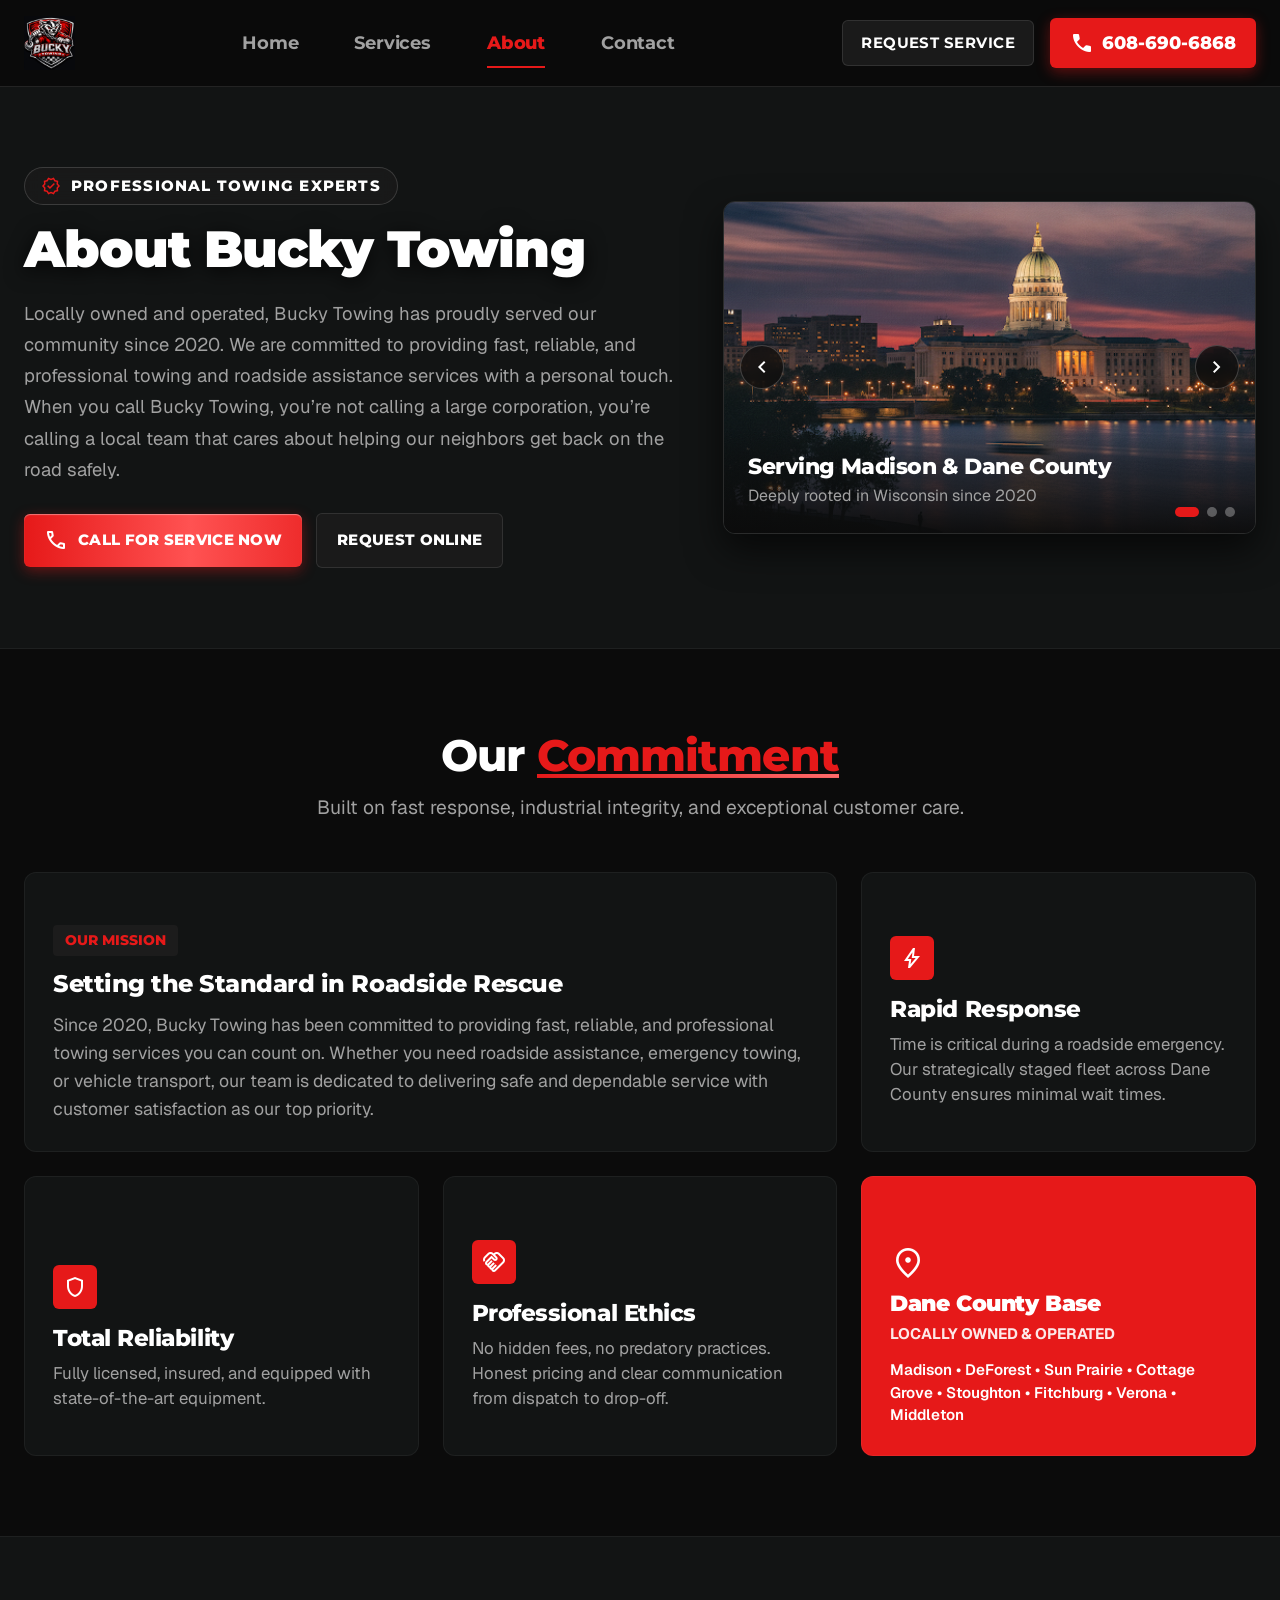
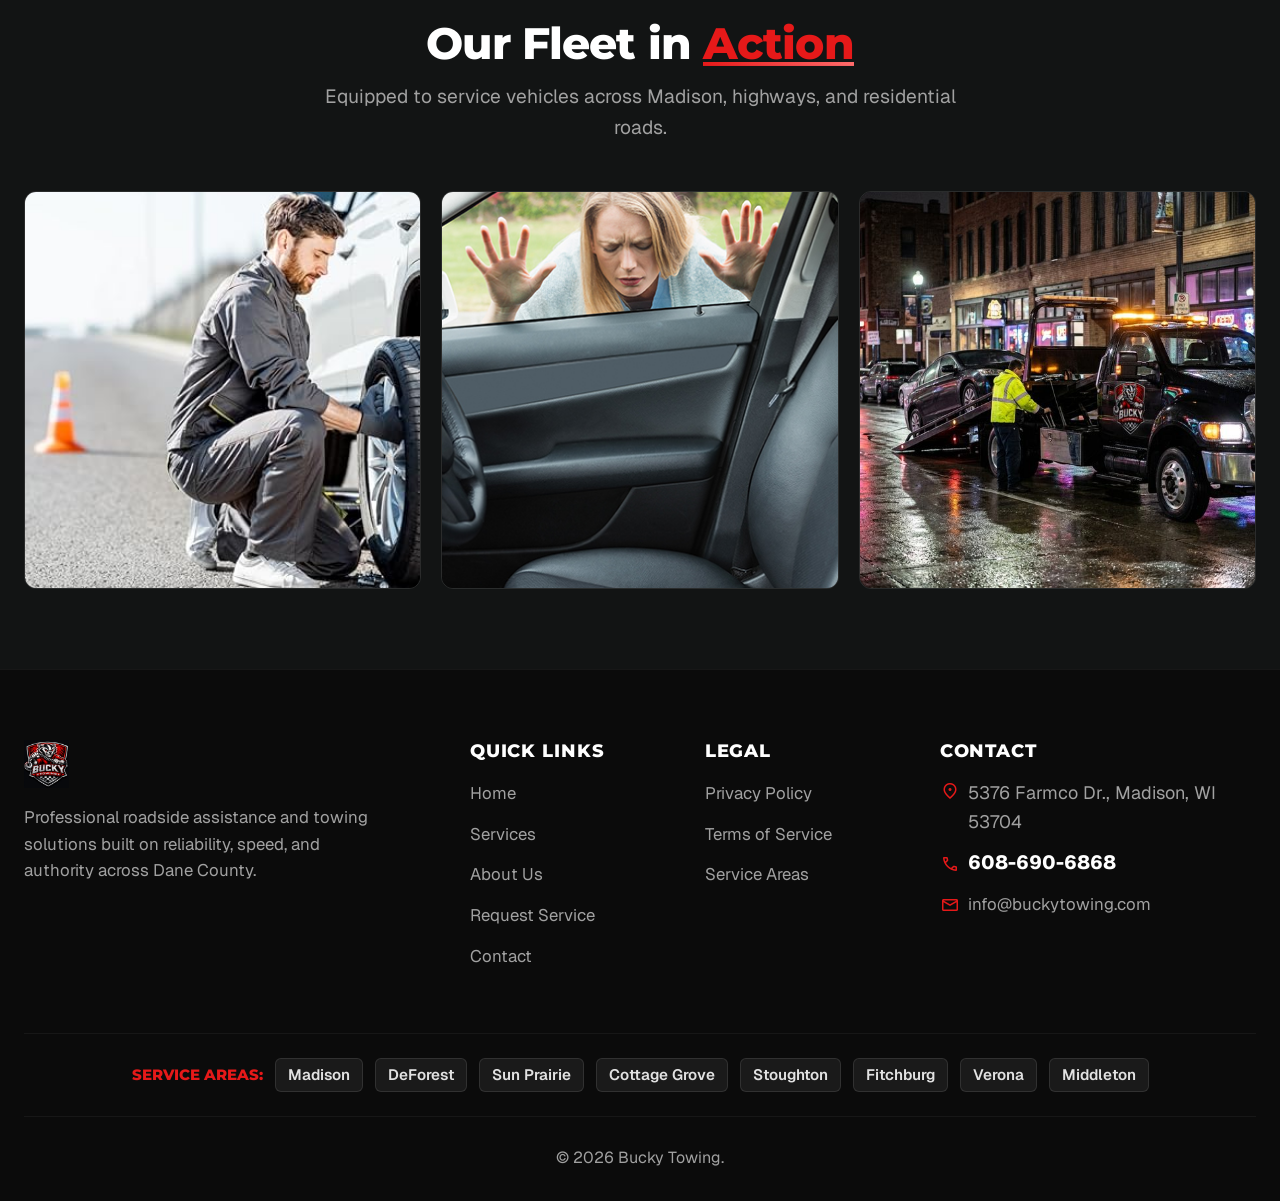
==== commit 2b6ba6f3: "Add tow-truck intro loader and motion hooks to pages" ====
--- a/about.html
+++ b/about.html
@@ -4,6 +4,7 @@
 <head>
     <meta charset="UTF-8">
     <meta name="viewport" content="width=device-width, initial-scale=1.0">
+    <script>(function(h){h.classList.add('js-anim');try{if(sessionStorage.getItem('bt_intro'))h.classList.add('pl-skip')}catch(e){h.classList.add('pl-skip')}setTimeout(function(){h.classList.add('site-ready')},6500)})(document.documentElement)</script>
     <title>About Us | Bucky Towing - Serving Dane County Since 2020</title>
     <meta name="description"
         content="Locally owned & operated since 2020, Bucky Towing delivers fast, reliable, professional towing and roadside assistance across Madison and Dane County, WI.">
@@ -33,6 +34,102 @@
 </head>
 
 <body>
+    <!-- Intro loader: tow truck pulling a car across the screen -->
+    <div id="preloader" aria-hidden="true">
+        <div class="pl-inner">
+            <img class="pl-logo" src="assets/images/logo-mark.png" alt="" width="104" height="111">
+            <p class="pl-title">BUCKY <span>TOWING</span></p>
+            <p class="pl-tag">24/7 Roadside Rescue &middot; Dane County, WI</p>
+        </div>
+        <div class="pl-stage">
+            <div class="pl-rig">
+                <svg class="pl-svg" viewBox="0 0 560 136" xmlns="http://www.w3.org/2000/svg">
+                    <defs>
+                        <linearGradient id="plBody" x1="0" y1="0" x2="0" y2="1">
+                            <stop offset="0" stop-color="#2a2d2e"/><stop offset="1" stop-color="#0f1111"/>
+                        </linearGradient>
+                        <linearGradient id="plCar" x1="0" y1="0" x2="0" y2="1">
+                            <stop offset="0" stop-color="#3a3e40"/><stop offset="1" stop-color="#17191a"/>
+                        </linearGradient>
+                        <linearGradient id="plGlass" x1="0" y1="0" x2="1" y2="1">
+                            <stop offset="0" stop-color="#5d6b75"/><stop offset="1" stop-color="#1c2328"/>
+                        </linearGradient>
+                        <radialGradient id="plBeam" cx="0" cy="0.5" r="1">
+                            <stop offset="0" stop-color="#fff6cf" stop-opacity=".32"/><stop offset="1" stop-color="#fff6cf" stop-opacity="0"/>
+                        </radialGradient>
+                        <g id="plWheel">
+                            <circle r="15" fill="#0b0b0b"/>
+                            <circle r="15" fill="none" stroke="#2b2b2b" stroke-width="3"/>
+                            <circle r="8" fill="#9aa1a5"/>
+                            <g class="pl-spokes" stroke="#4a4f52" stroke-width="2.2" stroke-linecap="round">
+                                <line x1="-7" y1="0" x2="7" y2="0"/><line x1="0" y1="-7" x2="0" y2="7"/>
+                                <line x1="-5" y1="-5" x2="5" y2="5"/><line x1="-5" y1="5" x2="5" y2="-5"/>
+                            </g>
+                            <circle r="2.6" fill="#E61919"/>
+                        </g>
+                    </defs>
+    
+                    <!-- Headlight beam -->
+                    <path class="pl-beam" d="M520 92 L585 80 L585 116 Z" fill="url(#plBeam)"/>
+    
+                    <!-- Tow sling / chain to car -->
+                    <path d="M260 106 L206 123 L168 123" stroke="#5b6266" stroke-width="5" fill="none" stroke-linecap="round" stroke-linejoin="round"/>
+                    <path d="M170 123 L172 114 M200 123 L198 114" stroke="#E61919" stroke-width="3.5" stroke-linecap="round"/>
+    
+                    <!-- Towed car (front wheels lifted) -->
+                    <g class="pl-car" transform="rotate(-5 66 128)">
+                        <path d="M18 110 Q20 96 40 93 L72 90 Q92 70 116 68 L160 68 Q178 70 194 88 L214 92 Q226 95 226 108 L226 116 L18 116 Z" fill="url(#plCar)" stroke="#000" stroke-width="1.2"/>
+                        <path d="M80 90 Q96 75 116 74 L136 74 L136 90 Z" fill="url(#plGlass)"/>
+                        <path d="M142 74 L158 74 Q172 76 184 90 L142 90 Z" fill="url(#plGlass)"/>
+                        <rect x="20" y="100" width="8" height="5" rx="1.5" fill="#E61919"/>
+                        <path d="M214 98 l10 2 v5 h-10 z" fill="#d7d2c0"/>
+                        <line x1="28" y1="104" x2="216" y2="104" stroke="#000" stroke-opacity=".35"/>
+                        <use href="#plWheel" class="pl-wheel" x="66" y="120"/>
+                        <use href="#plWheel" class="pl-wheel" x="186" y="120"/>
+                    </g>
+    
+                    <!-- Truck -->
+                    <g class="pl-truck">
+                        <!-- wheel-lift boom -->
+                        <path d="M258 100 L258 110 L236 112 L236 106 Z" fill="#3a3f42"/>
+                        <!-- bed / body -->
+                        <rect x="256" y="64" width="150" height="40" rx="3" fill="url(#plBody)" stroke="#000"/>
+                        <rect x="262" y="70" width="58" height="26" rx="2" fill="#141616" stroke="#2c3133"/>
+                        <rect x="326" y="70" width="74" height="26" rx="2" fill="#141616" stroke="#2c3133"/>
+                        <path d="M256 104 H406" stroke="#E61919" stroke-width="3"/>
+                                                    <!-- chassis -->
+                        <rect x="250" y="104" width="270" height="10" rx="2" fill="#1a1c1d"/>
+                        <!-- cab -->
+                        <path d="M408 112 L408 58 Q408 50 416 50 L466 50 Q474 50 480 58 L496 80 L516 84 Q526 86 526 96 L526 112 Z" fill="url(#plBody)" stroke="#000" stroke-width="1.2"/>
+                        <path d="M440 56 L464 56 Q470 56 474 62 L486 80 L440 80 Z" fill="url(#plGlass)"/>
+                        <path d="M414 56 L434 56 L434 80 L414 80 Z" fill="url(#plGlass)" opacity=".85"/>
+                        <!-- door logo -->
+                        <image href="assets/images/logo-mark.png" x="438" y="82" width="23" height="25"/>
+                        <!-- grille, headlight, bumper -->
+                        <rect x="518" y="90" width="8" height="14" rx="1.5" fill="#6d7377"/>
+                        <path class="pl-headlight" d="M512 88 h10 v7 h-10 z" fill="#fff4c4"/>
+                        <rect x="510" y="108" width="20" height="6" rx="2" fill="#a9b0b4"/>
+                        <!-- exhaust stack -->
+                        <rect x="402" y="34" width="5" height="24" rx="2" fill="#a9b0b4"/>
+                        <!-- light bar -->
+                        <rect x="420" y="44" width="48" height="6" rx="3" fill="#1b1b1b"/>
+                        <rect class="pl-led pl-led-a" x="422" y="45" width="13" height="4" rx="2" fill="#ffae00"/>
+                        <rect class="pl-led pl-led-b" x="437" y="45" width="13" height="4" rx="2" fill="#E61919"/>
+                        <rect class="pl-led pl-led-a" x="452" y="45" width="13" height="4" rx="2" fill="#ffae00"/>
+                        <use href="#plWheel" class="pl-wheel" x="292" y="120"/>
+                        <use href="#plWheel" class="pl-wheel" x="330" y="120"/>
+                        <use href="#plWheel" class="pl-wheel" x="486" y="120"/>
+                    </g>
+    
+                    <!-- exhaust puffs -->
+                    <circle class="pl-puff" cx="400" cy="30" r="5" fill="#9aa1a5"/>
+                    <circle class="pl-puff pl-puff-2" cx="400" cy="30" r="4" fill="#9aa1a5"/>
+                </svg>
+            </div>
+            <div class="pl-road"></div>
+        </div>
+        <div class="pl-bar"><span></span></div>
+    </div>
 
     <!-- Site Header -->
     <header class="site-header">
--- a/css/style.css
+++ b/css/style.css
@@ -1542,3 +1542,305 @@
 @media (prefers-reduced-motion: reduce) {
     .drawer-panel, .drawer-links li, .drawer-cta, .drawer-backdrop, .mobile-menu-toggle { transition: none !important; }
 }
+
+/* =========================================================
+   HOME HERO — brighter photo + mobile framing
+   ========================================================= */
+.hero-overlay {
+    background: linear-gradient(90deg,
+        rgba(11, 11, 11, 0.92) 0%,
+        rgba(11, 11, 11, 0.70) 38%,
+        rgba(11, 11, 11, 0.18) 72%,
+        rgba(11, 11, 11, 0.05) 100%);
+}
+.hero-overlay-bottom { background: linear-gradient(0deg, #0B0B0B 0%, rgba(11, 11, 11, 0) 45%); }
+.hero-bg img { filter: brightness(1.18) contrast(1.06) saturate(1.08); }
+
+@media (max-width: 991px) {
+    /* Phones/tablets are tall: keep the truck in frame instead of the empty sky */
+    .hero-bg img { object-position: 74% center; }
+    .hero-overlay {
+        background: linear-gradient(180deg,
+            rgba(11, 11, 11, 0.55) 0%,
+            rgba(11, 11, 11, 0.30) 30%,
+            rgba(11, 11, 11, 0.55) 62%,
+            rgba(11, 11, 11, 0.88) 100%);
+    }
+    .hero-content { text-shadow: 0 2px 14px rgba(0, 0, 0, 0.9); }
+}
+
+/* =========================================================
+   INTRO LOADER — tow truck pulling a car across the screen
+   ========================================================= */
+#preloader {
+    position: fixed; inset: 0; z-index: 9999;
+    display: flex; flex-direction: column; align-items: center; justify-content: center;
+    gap: clamp(18px, 4vh, 40px);
+    background:
+        radial-gradient(70% 50% at 50% 38%, rgba(230, 25, 25, 0.16), transparent 70%),
+        #0B0B0B;
+    overflow: hidden;
+    /* failsafe: never block the site, even if JS fails */
+    animation: plFailsafe 0.01s 6s forwards;
+}
+html.pl-skip #preloader { display: none; }
+#preloader.pl-done {
+    animation: plExit 0.75s cubic-bezier(0.76, 0, 0.24, 1) forwards;
+    pointer-events: none;
+}
+@keyframes plExit {
+    0%   { clip-path: inset(0 0 0 0); }
+    100% { clip-path: inset(0 0 100% 0); }
+}
+@keyframes plFailsafe { to { visibility: hidden; opacity: 0; pointer-events: none; } }
+
+.pl-inner { text-align: center; padding: 0 16px; }
+.pl-logo {
+    width: clamp(84px, 18vw, 120px); height: auto; margin: 0 auto 10px;
+    filter: drop-shadow(0 8px 24px rgba(230, 25, 25, 0.45));
+    animation: plPop 0.7s cubic-bezier(0.34, 1.56, 0.64, 1) both;
+}
+.pl-title {
+    font-family: var(--font-heading); font-weight: 900; letter-spacing: 0.18em;
+    font-size: clamp(1.25rem, 5vw, 2rem); color: #fff; margin: 0;
+    animation: plRise 0.6s 0.15s cubic-bezier(0.16, 1, 0.3, 1) both;
+}
+.pl-title span { color: var(--color-accent-red); }
+.pl-tag {
+    margin-top: 6px; color: var(--color-text-muted);
+    font-size: clamp(0.78rem, 2.8vw, 0.95rem); letter-spacing: 0.06em;
+    animation: plRise 0.6s 0.28s cubic-bezier(0.16, 1, 0.3, 1) both;
+}
+@keyframes plPop { from { opacity: 0; transform: scale(0.6) rotate(-8deg); } to { opacity: 1; transform: none; } }
+@keyframes plRise { from { opacity: 0; transform: translateY(14px); } to { opacity: 1; transform: none; } }
+
+.pl-stage { position: relative; width: 100%; height: clamp(100px, 16vw, 210px); }
+.pl-rig {
+    position: absolute; bottom: 3px; left: 0;
+    width: clamp(300px, 46vw, 760px);
+    transform: translateX(-105%);
+    animation: plDrive 2.6s cubic-bezier(0.3, 0.1, 0.45, 1) 0.15s forwards;
+    will-change: transform;
+}
+@keyframes plDrive {
+    0%   { transform: translateX(-105%); }
+    100% { transform: translateX(100vw); }
+}
+.pl-svg { display: block; width: 100%; height: auto; overflow: visible; }
+
+/* subtle suspension bounce */
+.pl-truck { animation: plBounce 0.32s ease-in-out infinite alternate; transform-origin: 400px 120px; }
+.pl-car   { animation: plBounceCar 0.36s ease-in-out infinite alternate; }
+@keyframes plBounce { to { transform: translateY(-1.2px); } }
+@keyframes plBounceCar { from { transform: rotate(-5deg); } to { transform: rotate(-5.6deg) translateY(-0.8px); } }
+.pl-car { transform-origin: 66px 128px; transform-box: view-box; }
+
+.pl-wheel .pl-spokes, .pl-spokes { transform-box: fill-box; transform-origin: center; animation: plSpin 0.32s linear infinite; }
+@keyframes plSpin { to { transform: rotate(360deg); } }
+
+.pl-led-a { animation: plFlash 0.42s steps(1) infinite; }
+.pl-led-b { animation: plFlash 0.42s steps(1) 0.21s infinite; }
+@keyframes plFlash { 50% { opacity: 0.15; } }
+.pl-beam { animation: plBeam 0.9s ease-in-out infinite alternate; }
+@keyframes plBeam { from { opacity: 0.7; } to { opacity: 1; } }
+
+.pl-puff { transform-box: fill-box; transform-origin: center; animation: plPuff 0.9s ease-out infinite; opacity: 0; }
+.pl-puff-2 { animation-delay: 0.45s; }
+@keyframes plPuff {
+    0%   { opacity: 0.55; transform: translate(0, 0) scale(0.6); }
+    100% { opacity: 0; transform: translate(-26px, -16px) scale(2.2); }
+}
+
+.pl-road {
+    position: absolute; left: 0; right: 0; bottom: 0; height: 4px;
+    background: repeating-linear-gradient(90deg, rgba(255,255,255,0.35) 0 34px, transparent 34px 68px);
+    animation: plRoad 0.5s linear infinite;
+    -webkit-mask-image: linear-gradient(90deg, transparent, #000 15%, #000 85%, transparent);
+            mask-image: linear-gradient(90deg, transparent, #000 15%, #000 85%, transparent);
+}
+@keyframes plRoad { to { background-position: -68px 0; } }
+
+.pl-bar {
+    width: min(260px, 60vw); height: 3px; border-radius: 3px;
+    background: rgba(255, 255, 255, 0.08); overflow: hidden;
+}
+.pl-bar span {
+    display: block; height: 100%; width: 100%;
+    background: linear-gradient(90deg, var(--color-accent-red), #ff6b6b);
+    transform: scaleX(0); transform-origin: left;
+    animation: plProgress 2.6s cubic-bezier(0.3, 0.1, 0.45, 1) 0.15s forwards;
+    box-shadow: 0 0 12px rgba(230, 25, 25, 0.8);
+}
+@keyframes plProgress { to { transform: scaleX(1); } }
+
+@media (prefers-reduced-motion: reduce) {
+    .pl-rig { animation-duration: 1.2s; }
+    .pl-truck, .pl-car, .pl-spokes, .pl-puff, .pl-road { animation: none; }
+}
+
+/* =========================================================
+   MOTION SYSTEM — opacity/transform only (no layout impact)
+   ========================================================= */
+
+/* Page fade in / out between pages */
+body { animation: pageIn 0.45s ease both; }
+@keyframes pageIn { from { opacity: 0; } to { opacity: 1; } }
+html.page-leaving body { animation: pageOut 0.2s ease forwards; }
+@keyframes pageOut { to { opacity: 0; } }
+
+/* Scroll progress bar */
+#scroll-progress {
+    position: fixed; top: 0; left: 0; right: 0; height: 3px; z-index: 160;
+    background: linear-gradient(90deg, var(--color-accent-red), #ff6b6b);
+    box-shadow: 0 0 10px rgba(230, 25, 25, 0.7);
+    transform: scaleX(0); transform-origin: left;
+    pointer-events: none;
+}
+
+/* ---------- Home hero entrance (plays when the loader lifts) ---------- */
+.hero-section .hero-content.reveal { opacity: 1; transform: none; }
+html.js-anim .hero-content > * { opacity: 0; }
+html.site-ready .hero-content > * { animation: heroRise 0.9s cubic-bezier(0.16, 1, 0.3, 1) both; }
+html.site-ready .hero-content > .hero-badge    { animation-name: heroDrop; animation-delay: 0.05s; }
+html.site-ready .hero-content > .hero-title    { animation-name: heroReveal; animation-delay: 0.15s; animation-duration: 1s; }
+html.site-ready .hero-content > .hero-subtitle { animation-delay: 0.35s; }
+html.site-ready .hero-content > .hero-actions  { animation-delay: 0.5s; }
+@keyframes heroRise   { from { opacity: 0; transform: translateY(28px); } to { opacity: 1; transform: none; } }
+@keyframes heroDrop   { from { opacity: 0; transform: translateY(-18px) scale(0.92); } to { opacity: 1; transform: none; } }
+@keyframes heroReveal {
+    from { opacity: 0; transform: translateY(40px); clip-path: inset(0 0 100% 0); }
+    to   { opacity: 1; transform: none; clip-path: inset(-20% -10% -20% -10%); }
+}
+
+/* Hero photo: settle-in zoom, then a slow cinematic drift */
+.hero-bg img { transform-origin: 70% 55%; }
+html.site-ready .hero-bg img {
+    animation: heroSettle 2.6s cubic-bezier(0.16, 1, 0.3, 1) both, heroDrift 22s ease-in-out 2.6s infinite alternate;
+}
+@keyframes heroSettle { from { transform: scale(1.14); } to { transform: scale(1.02); } }
+@keyframes heroDrift  { from { transform: scale(1.02); } to { transform: scale(1.08) translateX(-1.2%); } }
+
+/* Pulsing dot in hero badge */
+.hero-badge-pulse { animation: dotPulse 1.8s infinite; }
+@keyframes dotPulse {
+    0%   { box-shadow: 0 0 0 0 rgba(230, 25, 25, 0.75); }
+    70%  { box-shadow: 0 0 0 10px rgba(230, 25, 25, 0); }
+    100% { box-shadow: 0 0 0 0 rgba(230, 25, 25, 0); }
+}
+
+/* ---------- Staggered group reveals ---------- */
+.fx-stagger > .fx-item {
+    opacity: 0;
+    transform: translateY(26px) scale(0.985);
+    transition: opacity 0.7s cubic-bezier(0.16, 1, 0.3, 1), transform 0.8s cubic-bezier(0.16, 1, 0.3, 1);
+    transition-delay: calc(var(--fx-i, 0) * 70ms);
+}
+.fx-stagger.fx-in > .fx-item { opacity: 1; transform: none; }
+/* after the entrance JS removes .fx-item, so each component's own hover transitions apply again */
+
+/* map: keep each pin's positioning transform, animate the icon instead */
+.map-container.fx-stagger > .fx-item { opacity: 0; transform: translate(-50%, -100%); transition: opacity 0.5s ease; transition-delay: calc(var(--fx-i, 0) * 110ms); }
+.map-container.fx-stagger.fx-in > .fx-item { opacity: 1; transform: translate(-50%, -100%); }
+.map-container.fx-in .pin-icon { animation: pinDrop 0.7s cubic-bezier(0.34, 1.56, 0.64, 1) both; animation-delay: calc(var(--fx-i, 0) * 110ms); }
+.map-container.fx-done .pin-icon { animation: none; }
+@keyframes pinDrop { from { translate: 0 -34px; } to { translate: 0 0; } }
+.map-container .map-pin:first-of-type .pin-icon { animation: hqPulse 2s ease-out infinite; }
+@keyframes hqPulse {
+    0%   { box-shadow: 0 0 0 0 rgba(230, 25, 25, 0.7), 0 4px 12px rgba(230, 25, 25, 0.6); }
+    80%  { box-shadow: 0 0 0 16px rgba(230, 25, 25, 0), 0 4px 12px rgba(230, 25, 25, 0.6); }
+    100% { box-shadow: 0 0 0 0 rgba(230, 25, 25, 0), 0 4px 12px rgba(230, 25, 25, 0.6); }
+}
+
+/* Card photos ease in when revealed (gives motion on touch screens too) */
+.service-card-bg img, .catalog-card-image img, .fleet-gallery-grid img {
+    transition: transform 1.4s cubic-bezier(0.16, 1, 0.3, 1);
+}
+.fx-stagger:not(.fx-in) .service-card-bg img,
+.fx-stagger:not(.fx-in) .catalog-card-image img,
+.fx-stagger:not(.fx-in) .fleet-gallery-grid img,
+.fleet-gallery-grid.fx-stagger:not(.fx-in) img { transform: scale(1.14); }
+
+/* Trust icons spin in */
+.trust-grid.fx-in .trust-icon-box { animation: iconSpin 0.9s cubic-bezier(0.34, 1.56, 0.64, 1) both; animation-delay: calc(var(--fx-i, 0) * 90ms + 0.15s); }
+@keyframes iconSpin { from { transform: rotate(-120deg) scale(0.4); opacity: 0; } to { transform: none; opacity: 1; } }
+
+/* ---------- Red accent words: underline sweeps in ---------- */
+.fx-underline {
+    background-image: linear-gradient(90deg, var(--color-accent-red), #ff6b6b);
+    background-repeat: no-repeat;
+    background-position: 0 92%;
+    background-size: 0% 0.09em;
+    transition: background-size 0.9s cubic-bezier(0.16, 1, 0.3, 1) 0.2s;
+}
+.fx-underline.fx-in { background-size: 100% 0.09em; }
+.hero-title .fx-underline { transition-delay: 1.1s; }
+
+/* ---------- Buttons ---------- */
+.btn, .header-phone-btn, .drawer-link { position: relative; overflow: hidden; isolation: isolate; }
+.fx-ripple {
+    position: absolute; border-radius: 50%; pointer-events: none; z-index: -1;
+    background: rgba(255, 255, 255, 0.35);
+    transform: scale(0); animation: ripple 0.65s ease-out forwards;
+}
+@keyframes ripple { to { transform: scale(1); opacity: 0; } }
+
+/* Phone icons "ring" every few seconds */
+a[href^="tel:"] > .material-symbols-outlined:first-child { display: inline-block; animation: phoneRing 4.5s ease-in-out 1.5s infinite; transform-origin: 50% 60%; }
+@keyframes phoneRing {
+    0%, 76%, 100% { transform: rotate(0); }
+    78% { transform: rotate(-16deg); } 80% { transform: rotate(14deg); }
+    82% { transform: rotate(-12deg); } 84% { transform: rotate(10deg); }
+    86% { transform: rotate(-6deg); }  88% { transform: rotate(0); }
+}
+/* Header phone button + bottom-bar call button glow pulse */
+.header-phone-btn { animation: ctaGlow 2.6s ease-in-out infinite; }
+@keyframes ctaGlow {
+    0%, 100% { box-shadow: 0 4px 14px var(--color-accent-red-glow); }
+    50%      { box-shadow: 0 4px 26px rgba(230, 25, 25, 0.75), 0 0 0 4px rgba(230, 25, 25, 0.12); }
+}
+.mobile-nav-item-call .material-symbols-outlined { animation: callPulse 2s ease-out infinite; }
+@keyframes callPulse {
+    0%   { box-shadow: 0 2px 10px rgba(230, 25, 25, 0.6), 0 0 0 0 rgba(230, 25, 25, 0.6); }
+    80%  { box-shadow: 0 2px 10px rgba(230, 25, 25, 0.6), 0 0 0 14px rgba(230, 25, 25, 0); }
+    100% { box-shadow: 0 2px 10px rgba(230, 25, 25, 0.6), 0 0 0 0 rgba(230, 25, 25, 0); }
+}
+.mobile-nav-item.active .material-symbols-outlined { animation: navPop 0.6s cubic-bezier(0.34, 1.56, 0.64, 1) 0.2s both; }
+.mobile-nav-item-call.active .material-symbols-outlined { animation: callPulse 2s ease-out infinite; }
+.mobile-bottom-nav a.mobile-nav-item-call > .material-symbols-outlined {
+    animation: callPulse 2s ease-out infinite, phoneRing 4.5s ease-in-out 1.5s infinite;
+}
+@keyframes navPop { from { transform: translateY(6px) scale(0.6); } to { transform: none; } }
+
+/* ---------- Desktop hover polish (mouse/trackpad only) ---------- */
+@media (hover: hover) and (pointer: fine) {
+    .service-card:hover .service-card-bg img,
+    .catalog-card:hover .catalog-card-image img,
+    .fleet-gallery-grid > *:hover img { transform: scale(1.08); }
+    .service-card:hover .service-icon-badge,
+    .catalog-card:hover .service-icon-badge { animation: badgeWiggle 0.6s ease; }
+    .catalog-card { transition: transform var(--transition-base), border-color var(--transition-base), box-shadow var(--transition-base); }
+    .catalog-card:hover {
+        transform: translateY(-6px);
+        border-color: rgba(230, 25, 25, 0.5);
+        box-shadow: 0 12px 32px -8px rgba(230, 25, 25, 0.25);
+    }
+    .service-area-pill { transition: transform var(--transition-fast), border-color var(--transition-fast), color var(--transition-fast); }
+    .service-area-pill:hover { transform: translateY(-3px); }
+    .footer-links a { transition: color var(--transition-fast), padding-left var(--transition-fast); }
+}
+@keyframes badgeWiggle {
+    0%, 100% { transform: none; } 25% { transform: rotate(-10deg) scale(1.1); }
+    50% { transform: rotate(8deg) scale(1.1); } 75% { transform: rotate(-4deg); }
+}
+
+/* ---------- Accessibility: honour reduced-motion ---------- */
+@media (prefers-reduced-motion: reduce) {
+    body, html.site-ready .hero-content > *, html.site-ready .hero-bg img,
+    .hero-badge-pulse, a[href^="tel:"] > .material-symbols-outlined:first-child,
+    .header-phone-btn, .mobile-nav-item-call .material-symbols-outlined,
+    .mobile-nav-item.active .material-symbols-outlined, .map-container .pin-icon { animation: none !important; }
+    html.js-anim .hero-content > * { opacity: 1; }
+    .fx-stagger > .fx-item { opacity: 1 !important; transform: none !important; transition: none !important; }
+    .map-container.fx-stagger > .fx-item { transform: translate(-50%, -100%) !important; }
+    .fx-underline { background-size: 100% 0.09em; transition: none; }
+}
